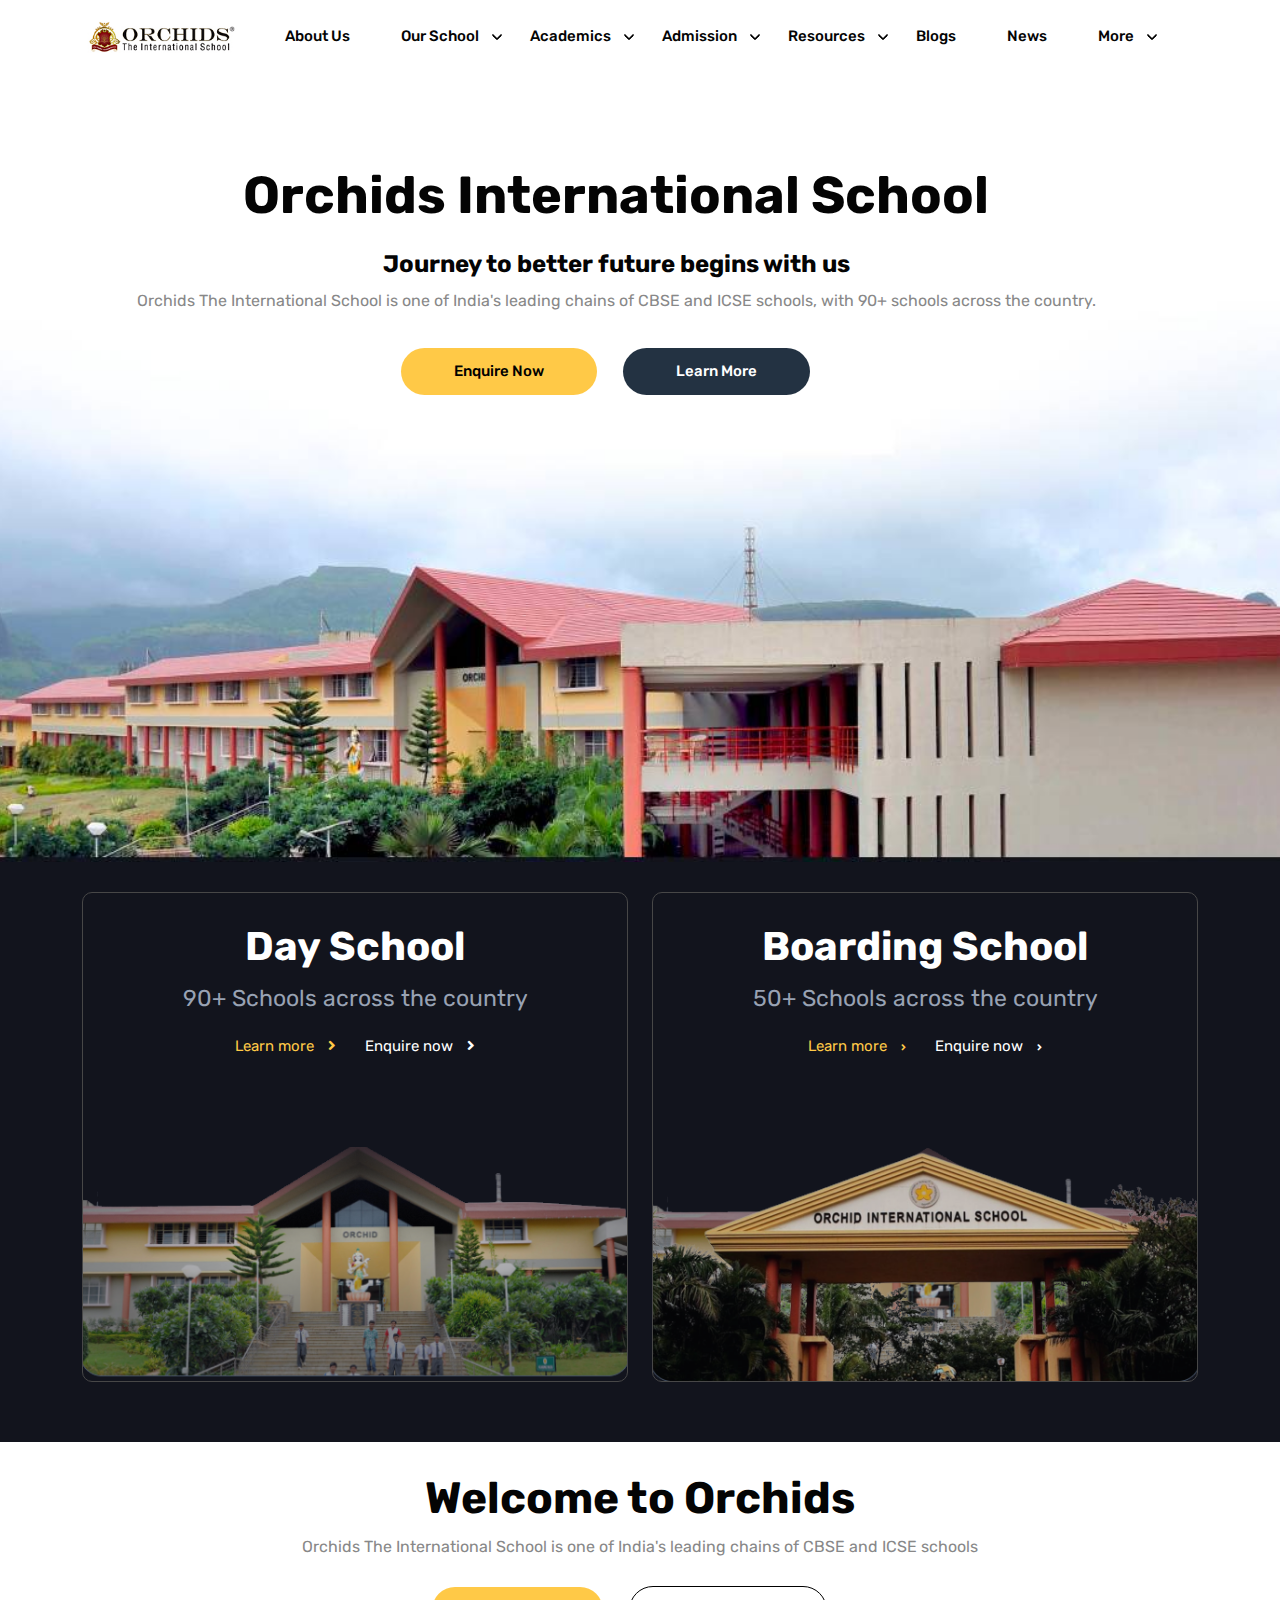
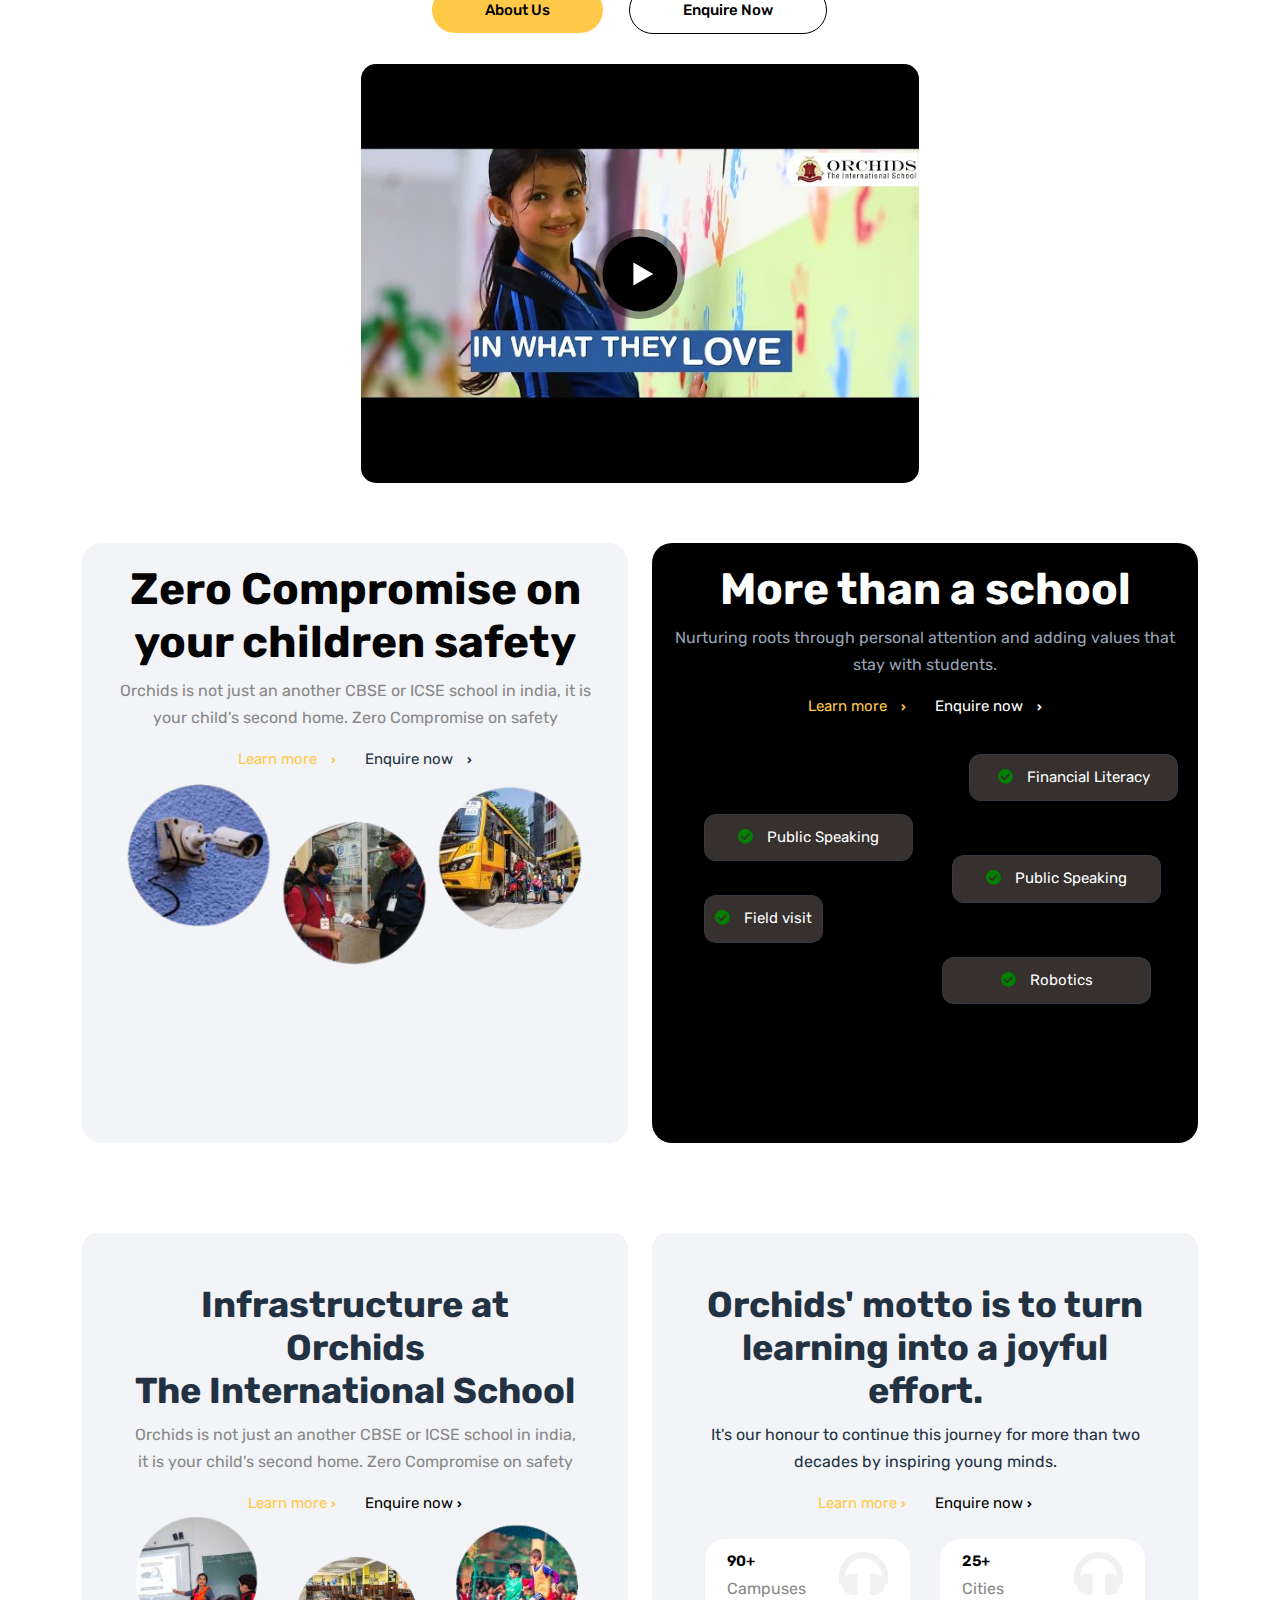
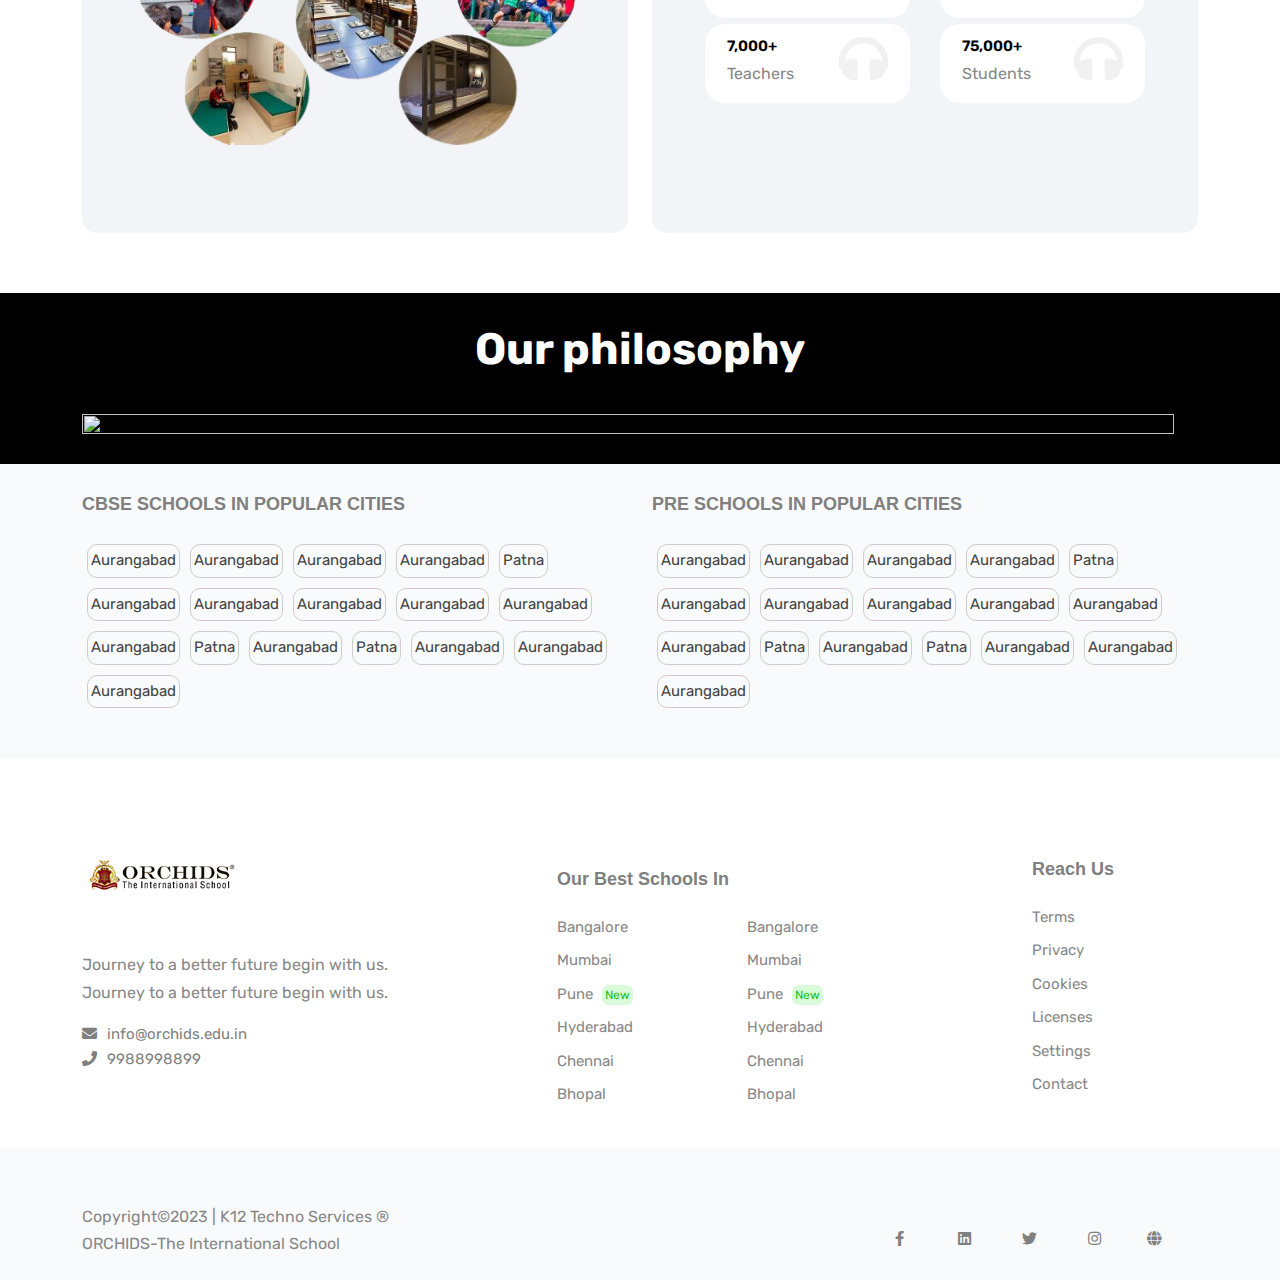
==== index.html @ 521ef96f "ui issues" ====
<html lang="en-us">

<head>
	<meta charset="utf-8">
	<title>Orchids th international school</title>
	<meta name="viewport" content="width=device-width, initial-scale=1, maximum-scale=5">
	<meta name="description" content="This is meta description">
	<meta name="author" content="Themefisher">
	<link rel="shortcut icon" href="images/favicon.png" type="image/x-icon">
	<link rel="icon" href="images/favicon.png" type="image/x-icon">

  <!-- theme meta -->
  <meta name="theme-name" content="wallet" />

	<!-- # Google Fonts -->
	<link rel="preconnect" href="https://fonts.googleapis.com">
	<link rel="preconnect" href="https://fonts.gstatic.com" crossorigin>
	<link href="https://fonts.googleapis.com/css2?family=Rubik:wght@400;500;700&display=swap" rel="stylesheet">

	<!-- # CSS Plugins -->
	<link rel="stylesheet" href="plugins/slick/slick.css">
	<link rel="stylesheet" href="plugins/font-awesome/fontawesome.min.css">
	<link rel="stylesheet" href="plugins/font-awesome/brands.css">
	<link rel="stylesheet" href="plugins/font-awesome/solid.css">

	<!-- # Main Style Sheet -->
	<link rel="stylesheet" href="css/style.css">
</head>

<body>

<!-- navigation -->
<header class="navigation bg-tertiary">
	<nav class="navbar navbar-expand-xl navbar-light text-center py-3">
		<div class="container">
			<a class="navbar-brand" href="index.html">
				<img loading="prelaod" decoding="async" class="img-fluid" width="160" src="images/logo.png" alt="Wallet">
			</a>
			<button class="navbar-toggler" type="button" data-bs-toggle="collapse" data-bs-target="#navbarSupportedContent" aria-controls="navbarSupportedContent" aria-expanded="false" aria-label="Toggle navigation"> <span class="navbar-toggler-icon"></span>
			</button>
			<div class="collapse navbar-collapse" id="navbarSupportedContent">
				<ul class="navbar-nav mx-auto mb-2 mb-lg-0">
					<!-- <li class="nav-item"> <a class="nav-link" href="index.html">Home</a>
					</li> -->
					<li class="nav-item "> <a class="nav-link" href="#">About us</a>
					</li>
					<li class="nav-item dropdown"> <a class="nav-link" href="#">Our School</a>
					</li>
					<li class="nav-item dropdown"> <a class="nav-link" href="#">Academics</a>
					</li>
					<li class="nav-item dropdown"> <a class="nav-link" href="#">Admission</a>
					</li>
					<li class="nav-item dropdown"> <a class="nav-link" href="#">Resources</a>
					</li>
					<li class="nav-item "> <a class="nav-link" href="#">Blogs</a>
					</li>
					<li class="nav-item "> <a class="nav-link" href="#">News</a>
					</li>
					<li class="nav-item dropdown"> <a class="nav-link" href="#">More</a>
					</li>

					<!-- <li class="nav-item "> <a class="nav-link" href="services.html">Services</a>
					</li>
					<li class="nav-item "> <a class="nav-link" href="contact.html">Contact</a>
					</li>
					<li class="nav-item dropdown"> <a class="nav-link dropdown-toggle" href="#" id="navbarDropdown" role="button" data-bs-toggle="dropdown" aria-expanded="false">Pages</a>
						<ul class="dropdown-menu" aria-labelledby="navbarDropdown">
							<li><a class="dropdown-item " href="blog.html">Blog</a>
							</li>
							<li><a class="dropdown-item " href="blog-details.html">Blog Details</a>
							</li>
							<li><a class="dropdown-item " href="service-details.html">Service Details</a>
							</li>
							<li><a class="dropdown-item " href="faq.html">FAQ&#39;s</a>
							</li>
							<li><a class="dropdown-item " href="legal.html">Legal</a>
							</li>
							<li><a class="dropdown-item " href="terms.html">Terms &amp; Condition</a>
							</li>
							<li><a class="dropdown-item " href="privacy-policy.html">Privacy &amp; Policy</a>
							</li>
						</ul>
					</li> -->
				</ul>
				<!-- account btn --><!-- <a href="#!" class="btn btn-outline-primary">Log In</a>-->
				<!-- account btn --><!-- <a href="#!" class="btn btn-primary ms-2 ms-lg-3">Sign Up</a>-->
			</div>
		</div>
	</nav>
</header>
<!-- /navigation -->

<div class="modal applyLoanModal fade" id="applyLoan" tabindex="-1" aria-labelledby="applyLoanLabel" aria-hidden="true">
  <div class="modal-dialog modal-dialog-centered">
    <div class="modal-content">
      <div class="modal-header border-bottom-0">
        <h4 class="modal-title" id="exampleModalLabel">Enquire Now</h4>
        <button type="button" class="btn-close" data-bs-dismiss="modal" aria-label="Close"></button>
      </div>
      <div class="modal-body">
        <form action="#!" method="post">
          <div class="row">
            <!-- <div class="col-lg-6 mb-4 pb-2">
              <div class="form-group">
                <label for="loan_amount" class="form-label">Amount</label>
                <input type="number" class="form-control shadow-none" id="loan_amount" placeholder="ex: 25000">
              </div>
            </div>
            <div class="col-lg-6 mb-4 pb-2">
              <div class="form-group">
                <label for="loan_how_long_for" class="form-label">How long for?</label>
                <input type="number" class="form-control shadow-none" id="loan_how_long_for" placeholder="ex: 12">
              </div>
            </div>
            <div class="col-lg-12 mb-4 pb-2">
              <div class="form-group">
                <label for="loan_repayment" class="form-label">Repayment</label>
                <input type="number" class="form-control shadow-none" id="loan_repayment" disabled>
              </div>
            </div> -->
            <div class="col-lg-6 mb-4 pb-2">
              <div class="form-group">
                <label for="loan_full_name" class="form-label">Full Name</label>
                <input type="text" class="form-control shadow-none" id="loan_full_name">
              </div>
            </div>
            <div class="col-lg-6 mb-4 pb-2">
              <div class="form-group">
                <label for="loan_email_address" class="form-label">Email address</label>
                <input type="email" class="form-control shadow-none" id="loan_email_address">
              </div>
            </div>
            <div class="col-lg-12">
              <button type="submit" class="btn btn-primary w-100">Submit</button>
            </div>
          </div>
        </form>
      </div>
    </div>
  </div>
</div>

<section class="banner bg-tertiary position-relative overflow-hidden">
  <div class="container">
    <div class="row align-items-center justify-content-center">
      <div class="col-lg-12 mb-5 mb-lg-0">
        <div class="block text-center  pe-0 pe-xl-5 text-center">
          <h1 class="text-capitalize mb-4">Orchids international school</h1>
					<h3>Journey to better future begins with us</h3>
          <p class="mb-4">Orchids The International School is one of India's leading chains of CBSE and ICSE schools, with 90+ schools across the country.</p>

															<!-- <a href="#!" class="btn btn-primary ms-2 ms-lg-3">Sign Up</a> -->
						<!-- account btn -->

						<a type="button"
						class="btn btn-primary" href="#" data-bs-toggle="modal" data-bs-target="#applyLoan">Enquire Now
						 <!-- <span style="font-size: 14px;" class="ms-2 fas fa-arrow-right"></span> -->
					 </a>
						  <a href="#!" class="btn btn-dark">Learn more</a>
						<!-- account btn -->
        </div>
      </div>
      <div class="col-lg-12">
        <div class="ps-lg-5 text-center">
          <!-- <img loading="lazy" decoding="async"
            src="images/banner/banner.png"
            alt="banner image" class="w-100"> -->
        </div>
      </div>
    </div>
  </div>
  <!-- <div class="has-shapes">
    <svg class="shape shape-left text-light" viewBox="0 0 192 752" fill="none" xmlns="http://www.w3.org/2000/svg">
      <path
        d="M-30.883 0C-41.3436 36.4248 -22.7145 75.8085 4.29154 102.398C31.2976 128.987 65.8677 146.199 97.6457 166.87C129.424 187.542 160.139 213.902 172.162 249.847C193.542 313.799 149.886 378.897 129.069 443.036C97.5623 540.079 122.109 653.229 191 728.495"
        stroke="currentColor" stroke-miterlimit="10" />
      <path
        d="M-55.5959 7.52271C-66.0565 43.9475 -47.4274 83.3312 -20.4214 109.92C6.58466 136.51 41.1549 153.722 72.9328 174.393C104.711 195.064 135.426 221.425 147.449 257.37C168.829 321.322 125.174 386.42 104.356 450.559C72.8494 547.601 97.3965 660.752 166.287 736.018"
        stroke="currentColor" stroke-miterlimit="10" />
      <path
        d="M-80.3302 15.0449C-90.7909 51.4697 -72.1617 90.8535 -45.1557 117.443C-18.1497 144.032 16.4205 161.244 48.1984 181.915C79.9763 202.587 110.691 228.947 122.715 264.892C144.095 328.844 100.439 393.942 79.622 458.081C48.115 555.123 72.6622 668.274 141.552 743.54"
        stroke="currentColor" stroke-miterlimit="10" />
      <path
        d="M-105.045 22.5676C-115.506 58.9924 -96.8766 98.3762 -69.8706 124.965C-42.8646 151.555 -8.29436 168.767 23.4835 189.438C55.2615 210.109 85.9766 236.469 98.0001 272.415C119.38 336.367 75.7243 401.464 54.9072 465.604C23.4002 562.646 47.9473 675.796 116.838 751.063"
        stroke="currentColor" stroke-miterlimit="10" />
    </svg>
    <svg class="shape shape-right text-light" viewBox="0 0 731 746" fill="none" xmlns="http://www.w3.org/2000/svg">
      <path
        d="M12.1794 745.14C1.80036 707.275 -5.75764 666.015 8.73984 629.537C27.748 581.745 80.4729 554.968 131.538 548.843C182.604 542.703 234.032 552.841 285.323 556.748C336.615 560.64 391.543 557.276 433.828 527.964C492.452 487.323 511.701 408.123 564.607 360.255C608.718 320.353 675.307 307.183 731.29 327.323"
        stroke="currentColor" stroke-miterlimit="10" />
      <path
        d="M51.0253 745.14C41.2045 709.326 34.0538 670.284 47.7668 635.783C65.7491 590.571 115.623 565.242 163.928 559.449C212.248 553.641 260.884 563.235 309.4 566.931C357.916 570.627 409.887 567.429 449.879 539.701C505.35 501.247 523.543 426.331 573.598 381.059C615.326 343.314 678.324 330.853 731.275 349.906"
        stroke="currentColor" stroke-miterlimit="10" />
      <path
        d="M89.8715 745.14C80.6239 711.363 73.8654 674.568 86.8091 642.028C103.766 599.396 150.788 575.515 196.347 570.054C241.906 564.578 287.767 573.629 333.523 577.099C379.278 580.584 428.277 577.567 465.976 551.423C518.279 515.172 535.431 444.525 582.62 401.832C621.964 366.229 681.356 354.493 731.291 372.46"
        stroke="currentColor" stroke-miterlimit="10" />
      <path
        d="M128.718 745.14C120.029 713.414 113.678 678.838 125.837 648.274C141.768 608.221 185.939 585.788 228.737 580.659C271.536 575.515 314.621 584.008 357.6 587.282C400.58 590.556 446.607 587.719 482.028 563.16C531.163 529.111 547.275 462.733 591.612 422.635C628.572 389.19 684.375 378.162 731.276 395.043"
        stroke="currentColor" stroke-miterlimit="10" />
      <path
        d="M167.564 745.14C159.432 715.451 153.504 683.107 164.863 654.519C179.753 617.046 221.088 596.062 261.126 591.265C301.164 586.452 341.473 594.402 381.677 597.465C421.88 600.527 464.95 597.872 498.094 574.896C544.061 543.035 559.146 480.942 600.617 443.423C635.194 412.135 687.406 401.817 731.276 417.612"
        stroke="currentColor" stroke-miterlimit="10" />
      <path
        d="M817.266 289.466C813.108 259.989 787.151 237.697 759.261 227.271C731.372 216.846 701.077 215.553 671.666 210.904C642.254 206.24 611.795 197.156 591.664 175.224C555.853 136.189 566.345 75.5336 560.763 22.8649C552.302 -56.8256 498.487 -130.133 425 -162.081"
        stroke="currentColor" stroke-miterlimit="10" />
      <path
        d="M832.584 276.159C828.427 246.683 802.469 224.391 774.58 213.965C746.69 203.539 716.395 202.246 686.984 197.598C657.573 192.934 627.114 183.85 606.982 161.918C571.172 122.883 581.663 62.2275 576.082 9.55873C567.62 -70.1318 513.806 -143.439 440.318 -175.387"
        stroke="currentColor" stroke-miterlimit="10" />
      <path
        d="M847.904 262.853C843.747 233.376 817.789 211.084 789.9 200.659C762.011 190.233 731.716 188.94 702.304 184.292C672.893 179.627 642.434 170.544 622.303 148.612C586.492 109.577 596.983 48.9211 591.402 -3.74766C582.94 -83.4382 529.126 -156.746 455.638 -188.694"
        stroke="currentColor" stroke-miterlimit="10" />
      <path
        d="M863.24 249.547C859.083 220.07 833.125 197.778 805.236 187.353C777.347 176.927 747.051 175.634 717.64 170.986C688.229 166.321 657.77 157.237 637.639 135.306C601.828 96.2707 612.319 35.6149 606.738 -17.0538C598.276 -96.7443 544.462 -170.052 470.974 -202"
        stroke="currentColor" stroke-miterlimit="10" />
    </svg>
  </div> -->
</section>
<section class="about-section section bg-tertiary position-relative overflow-hidden" style="background:#12141d;">
  <div class="container">
    <div class="row align-items-center">
      <div class="col-lg-6">
        <div class="section-title text-center"
				style="border: 1px solid #474747;padding:30px;background-image: url('images/dayschol.png');background-position: bottom;background-repeat: no-repeat;background-size: 103%;height: 490px;border-radius: 10px;">
          <!-- <p class="text-primary text-uppercase fw-bold mb-3">Day School</p> -->
          <h1 class="text-white text-lg" style="font-size: 40px;">Day School</h1>
					<p class=" mb-3" style="color:#98a2b3 !important;font-size: 23px;" >90+ Schools across the country</p>
					<a href ="#" class="">Learn more <i class="fas fa-angle-right	" style="font-size:15px;margin-left: 10px;"></i></a>
					<a href="#" class="ml-15" style="margin-left:25px;color:#fff;">Enquire now <i class="fas fa-angle-right" style="font-size:15px;margin-left: 10px"></i></a>
          <!-- <p class="lead mb-0 mt-4">
            <p>Lorem ipsum dolor sit amet, consectetur adipiscing elit. Consv allis quam aliquet integer eget magna
              ullam corper intesager vulutate aenean nunc quis a urna morbi id vitae. Vulpuate nisl</p>
            <p>sed morbi sit ut placerat eges aeftas et. Pellen tesque tristisque magnis augue gravida pulvinar
              placerat. Tellus massa pretra scelerisque leo. In volutpat arcu nunc nisl et, viverra faucisfbus</p>
          </p> <a class="btn btn-primary mt-4" href="about.html">Know About Us</a> -->
        </div>
      </div>
      <div class="col-lg-6">
				<div class="section-title text-center"  style="border: 1px solid #474747;padding:30px;background-image: url('images/boarding.png');background-position: bottom;background-repeat: no-repeat;background-size: 103%;height: 490px;border-radius: 10px;">
					<!-- <p class="text-primary text-uppercase fw-bold mb-3">Day School</p> -->
					<h1 class="text-white"  style="font-size: 40px;">Boarding School</h1>
					<p class=" mb-3" style="color:#98a2b3;font-size: 23px">50+ Schools across the country</p>
					<a href ="#" class="">Learn more <i class="fas fa-angle-right	" style="font-size:10px;margin-left: 10px"></i></a>
					<a href="#" class="ml-15" style="margin-left:25px;color:#fff;">Enquire now <i class="fas fa-angle-right	" style="font-size:10px;margin-left: 10px"></i></a>
					<!-- <p class="lead mb-0 mt-4">
						<p>Lorem ipsum dolor sit amet, consectetur adipiscing elit. Consv allis quam aliquet integer eget magna
							ullam corper intesager vulutate aenean nunc quis a urna morbi id vitae. Vulpuate nisl</p>
						<p>sed morbi sit ut placerat eges aeftas et. Pellen tesque tristisque magnis augue gravida pulvinar
							placerat. Tellus massa pretra scelerisque leo. In volutpat arcu nunc nisl et, viverra faucisfbus</p>
					</p> <a class="btn btn-primary mt-4" href="about.html">Know About Us</a> -->
				</div>
      </div>
    </div>
  </div>

</section>

<section class="section">
	<div class="container">
		<div class="row justify-content-between align-items-center">
			<div class="col-lg-12">
				<div class="section-title text-center">
					<!-- <p class="text-primary text-uppercase fw-bold mb-3">How It Works</p> -->
					<h1>Welcome to Orchids</h1>
					<p>
						Orchids The International School is one of India's leading chains of CBSE and ICSE schools
					</p>

					<a type="button"
					class="btn btn-primary" href="#" data-bs-toggle="modal" data-bs-target="#applyLoan">About us
					 <!-- <span style="font-size: 14px;" class="ms-2 fas fa-arrow-right"></span> -->
				 </a>
					  <a href="#!" class="btn btn-outline-primary">Enquire now</a>
				</div>
			</div>
			<div class="col-lg-12 mt-5 mt-lg-0">
				<div class="has-video-popup position-relative mx-auto" style="width:50%;">
					<img loading="lazy" decoding="async" src="images/video-thumb.png" alt="video thumb" class="rounded-lg w-100">
					<button type="button" class="video-play-btn border-0 bg-transparent" data-bs-toggle="modal" data-src="https://youtu.be/k8UrIspgHFk" data-bs-target="#videoModal">
						<svg class="text-primary1" viewBox="0 0 90 90" fill="none" xmlns="http://www.w3.org/2000/svg">
							<circle cx="45" cy="45" r="45" fill="currentColor" fill-opacity="0.4" />
							<circle cx="44.9995" cy="45" r="37.437" fill="currentColor" />
							<path d="M58.2354 44.9999L38.3824 56.462L38.3824 33.5378L58.2354 44.9999Z" fill="white" />
						</svg>
					</button>
				</div>
			</div>
		</div>
	</div>
</section>


<section class="about-section section bg-tertiary position-relative overflow-hidden">
  <div class="container">
    <div class="row align-items-center">
      <div class="col-lg-6">
        <div class="section-title text-center" style="background:#f2f4f7;height:auto;padding: 20px;border-radius: 20px;height: 600px;"
				>
          <!-- <p class="text-primary text-uppercase fw-bold mb-3">Day School</p> -->
          <h1 class="">Zero Compromise on <br/> your children safety</h1>
					<p class="mb-3 " >Orchids is not just an another CBSE or ICSE school in india, it is your child's second home.
						Zero Compromise on safety</p>
					<a href ="#" class="">Learn more <i class="fas fa-angle-right	" style="font-size:10px;margin-left: 10px;"></i></a>
					<a href="#" class="ml-15 text-dark" style="margin-left:25px">Enquire now <i class="fas fa-angle-right	" style="font-size:10px;margin-left: 10px;"></i></a>
					<div class="mt-10 safety">
						<img src = "images/camera.png">
							<img src = "images/security.png">
								<img src = "images/bus.png">
					</div>
          <!-- <p class="lead mb-0 mt-4">
            <p>Lorem ipsum dolor sit amet, consectetur adipiscing elit. Consv allis quam aliquet integer eget magna
              ullam corper intesager vulutate aenean nunc quis a urna morbi id vitae. Vulpuate nisl</p>
            <p>sed morbi sit ut placerat eges aeftas et. Pellen tesque tristisque magnis augue gravida pulvinar
              placerat. Tellus massa pretra scelerisque leo. In volutpat arcu nunc nisl et, viverra faucisfbus</p>
          </p> <a class="btn btn-primary mt-4" href="about.html">Know About Us</a> -->
        </div>
      </div>
      <div class="col-lg-6">
				<div class="section-title text-center bg-black " style="background:#000;height:auto;padding:60px;border-radius: 20px;padding: 20px;border-radius: 20px;height: 600px;">
					<!-- 50+ Schools across the country -->
						<!-- <p class="text-primary text-uppercase fw-bold mb-3">Day School</p> -->
					<h1 class="text-white">More than a school</h1>
					<p class=" mb-3" style="color:#98a2b3 ">Nurturing roots through personal attention and adding values that stay with students.</p>
					<a href ="#" class="">Learn more <i class="fas fa-angle-right	" style="font-size:10px;margin-left: 10px;"></i></a>
					<a href="#" class="ml-15" style="margin-left:25px;color:#fff;">Enquire now <i class="fas fa-angle-right	" style="font-size:10px;margin-left: 10px;"></i></a>
					<div class = "row">
						<div class="col-md-6 morethanschool">
							<ul>
							<li>  </li>
							<li>  </li>
							<li>  </li>
							<li class="bg-white-border"><i class="fa fa-check-circle" style="color:green"></i> Public Speaking</li>
							<li class="bg-white-border"
							style="
								 width: fit-content;
								 
							"
							><i class="fa fa-check-circle" style="color:green"></i> Field visit</li>
						</ul>
						</div>
						<div class="col-md-6 morethanschool">
							<ul>
							<li class="bg-white-border"><i class="fa fa-check-circle" style="color:green"></i> Financial Literacy</li>
								<li></li>
							<li class="bg-white-border"
							style="
								    position: relative;
								    left: -17px;
								"
							><i class="fa fa-check-circle" style="color:green"></i> Public Speaking</li>
								<li></li>
							<li class="bg-white-border"

							style="
									position: relative;
									left: -27px;
								"

							><i class="fa fa-check-circle" style="color:green"></i> Robotics</li>

						</ul>
						</div>
					</div>
					<!-- <p class="lead mb-0 mt-4">
						<p>Lorem ipsum dolor sit amet, consectetur adipiscing elit. Consv allis quam aliquet integer eget magna
							ullam corper intesager vulutate aenean nunc quis a urna morbi id vitae. Vulpuate nisl</p>
						<p>sed morbi sit ut placerat eges aeftas et. Pellen tesque tristisque magnis augue gravida pulvinar
							placerat. Tellus massa pretra scelerisque leo. In volutpat arcu nunc nisl et, viverra faucisfbus</p>
					</p> <a class="btn btn-primary mt-4" href="about.html">Know About Us</a> -->
				</div>
      </div>
    </div>
  </div>

</section>


<section class="about-section section bg-tertiary position-relative overflow-hidden">
  <div class="container">
    <div class="row align-items-center">
      <div class="col-lg-6">
        <div class="section-title text-center" style="background:#f2f4f7;border-radius:15px;padding:50px;height: 600px;">
			  <!-- <p class="text-primary text-uppercase fw-bold mb-3">Day School</p> -->
          <h2 class="text-dark">Infrastructure at Orchids <br/>The International School</h2>
					<p class="mb-3 " >Orchids is not just an another CBSE or ICSE school in india, it is your child's second home.
						Zero Compromise on safety</p>
					<a href ="#" class="">Learn more <i class="fas fa-angle-right	" style="font-size:10px"></i></a>
					<a href="#" class="ml-15" style="margin-left:25px;color:#000;">Enquire now <i class="fas fa-angle-right	" style="font-size:10px"></i></a>
					<div class="mt-10">
						<img src = "images/infra.png">

					</div>
          <!-- <p class="lead mb-0 mt-4">
            <p>Lorem ipsum dolor sit amet, consectetur adipiscing elit. Consv allis quam aliquet integer eget magna
              ullam corper intesager vulutate aenean nunc quis a urna morbi id vitae. Vulpuate nisl</p>
            <p>sed morbi sit ut placerat eges aeftas et. Pellen tesque tristisque magnis augue gravida pulvinar
              placerat. Tellus massa pretra scelerisque leo. In volutpat arcu nunc nisl et, viverra faucisfbus</p>
          </p> <a class="btn btn-primary mt-4" href="about.html">Know About Us</a> -->
        </div>
      </div>
      <div class="col-lg-6" >
				<div class="section-title text-center moto"  style="background:#f2f4f7;border-radius:15px;padding:50px;height: 600px;">
						<!-- <p class="text-primary text-uppercase fw-bold mb-3">Day School</p> -->
					<h2 class="text-dark">	Orchids' motto is to turn learning into a joyful effort. </h2>
					<p class="text-dark mb-3" style="color:#98a2b3">
					It's our honour to continue
this journey for more than two decades by inspiring young minds.
					</p>
					<a href ="#" class="">Learn more <i class="fas fa-angle-right	" style="font-size:10px"></i></a>
					<a href="#" class="ml-15" style="margin-left:25px;color:#000;">Enquire now <i class="fas fa-angle-right	" style="font-size:10px"></i></a>
					<div class ="row" style = "margin-top:20px;">
						<div class="col-6 icon-details">

							<div class = "motto-inner row">
								<div class="col-6 counts">
									<strong>90+</strong><br/>
									<p>Campuses</p>
								</div>
								<div class ="col-6  counts-icon">
									<i class="fa fa-headphones" style="font-size: 49px;background-color: #fff;color: #f1f1f1;float: right;"></i>
								</div>
							</div>

						</div>
						<div class="col-6 icon-details">
							<div class = "motto-inner row" >
								<div class="col-6 counts">
									<strong>25+</strong><br/>
									<p>Cities</p>
								</div>
								<div class ="col-6  counts-icon">
									<i class="fa fa-headphones" style="font-size: 49px;background-color: #fff;color: #f1f1f1;float: right;"></i>
								</div>
							</div>
						</div>
					</div>

					<div class ="row">
						<div class="col-6 icon-details">

							<div class = "motto-inner row">
								<div class="col-6 counts">
									<strong>7,000+</strong><br/>
									<p>Teachers</p>
								</div>
								<div class ="col-6  counts-icon">
									<i class="fa fa-headphones" style="font-size: 49px;background-color: #fff;color: #f1f1f1;float: right;"></i>
								</div>
							</div>

						</div>
						<div class="col-6 icon-details">
							<div class = "motto-inner row" >
								<div class="col-6 counts">
									<strong>75,000+</strong><br/>
									<p>Students</p>
								</div>
								<div class ="col-6  counts-icon">
									<i class="fa fa-headphones" style="font-size: 49px;background-color: #fff;color: #f1f1f1;float: right;"></i>
								</div>
							</div>
						</div>
					</div>
					<!-- <p class="lead mb-0 mt-4">
						<p>Lorem ipsum dolor sit amet, consectetur adipiscing elit. Consv allis quam aliquet integer eget magna
							ullam corper intesager vulutate aenean nunc quis a urna morbi id vitae. Vulpuate nisl</p>
						<p>sed morbi sit ut placerat eges aeftas et. Pellen tesque tristisque magnis augue gravida pulvinar
							placerat. Tellus massa pretra scelerisque leo. In volutpat arcu nunc nisl et, viverra faucisfbus</p>
					</p> <a class="btn btn-primary mt-4" href="about.html">Know About Us</a> -->
				</div>
      </div>
    </div>
  </div>

</section>
<section class="section" style="background:#000;">
  <div class="container">
    <div class="row">
			  <h1 class="text-center text-white">Our philosophy</h1>
				<div class="row m-10" style="margin-top:30px">
					<img src = "https://orchids-nextjs.vercel.app/_next/static/media/philosophy.6c2fe11d.svg">
				</div>
</div>
</div>
</section>


<!--
<footer class="section-sm bg-tertiary">
	<div class="container">
		<div class="row justify-content-between">
			<div class="col-lg-2 col-md-4 col-6 mb-4">
				<div class="footer-widget">
					<h5 class="mb-4 text-primary font-secondary">Service</h5>
					<ul class="list-unstyled">
						<li class="mb-2"><a href="service-details.html">Personal loans</a>
						</li>
						<li class="mb-2"><a href="service-details.html">Home Equity Loans</a>
						</li>
						<li class="mb-2"><a href="service-details.html">Student Loans</a>
						</li>
						<li class="mb-2"><a href="service-details.html">Mortgage Loans</a>
						</li>
						<li class="mb-2"><a href="service-details.html">Payday Loans</a>
						</li>
					</ul>
				</div>
			</div>
			<div class="col-lg-2 col-md-4 col-6 mb-4">
				<div class="footer-widget">
					<h5 class="mb-4 text-primary font-secondary">About</h5>
					<ul class="list-unstyled">
						<li class="mb-2"><a href="#!">Benefits</a>
						</li>
						<li class="mb-2"><a href="#!">Careers</a>
						</li>
						<li class="mb-2"><a href="#!">Our Story</a>
						</li>
						<li class="mb-2"><a href="#!">Team</a>
						</li>
					</ul>
				</div>
			</div>
			<div class="col-lg-2 col-md-4 col-6 mb-4">
				<div class="footer-widget">
					<h5 class="mb-4 text-primary font-secondary">Help</h5>
					<ul class="list-unstyled">
						<li class="mb-2"><a href="contact.html">Contact Us</a>
						</li>
						<li class="mb-2"><a href="faq.html">FAQs</a>
						</li>
					</ul>
				</div>
			</div>
			<div class="col-lg-4 col-md-12 newsletter-form">
				<div style="background-color: #F4F4F4; padding: 35px;">
					<h5 class="mb-4 text-primary font-secondary">Subscribe</h5>
					<div class="pe-0 pe-xl-5">
						<form action="#!" method="post" name="mc-embedded-subscribe-form" target="_blank">
							<div class="input-group mb-3">
								<input type="text" class="form-control shadow-none bg-white border-end-0" placeholder="Email address"> <span class="input-group-text border-0 p-0">
                    <button class="input-group-text border-0 bg-primary" type="submit" name="subscribe"
                      aria-label="Subscribe for Newsletter"><i class="fas fa-arrow-right"></i></button>
                  </span>
							</div>
							<div style="position: absolute; left: -5000px;" aria-hidden="true">
								<input type="text" name="b_463ee871f45d2d93748e77cad_a0a2c6d074" tabindex="-1">
							</div>
						</form>
					</div>
					<p class="mb-0">Lorem ipsum dolor sit amet, rdghds consetetur sadipscing elitr, sed diam nonumy eirmod tempor invidunt ut labore et dolore magna aliquyam erat</p>
				</div>
			</div>
		</div>
		<div class="row align-items-center mt-5 text-center text-md-start">
			<div class="col-lg-4">
        <a href="index.html">
          <img loading="prelaod" decoding="async" class="img-fluid" width="160" src="images/logo.png" alt="Wallet">
        </a>
			</div>
			<div class="col-lg-4 col-md-6 mt-4 mt-lg-0">
				<ul class="list-unstyled list-inline mb-0 text-lg-center">
					<li class="list-inline-item me-4"><a class="text-black" href="privacy-policy.html">Privacy Policy</a>
					</li>
					<li class="list-inline-item me-4"><a class="text-black" href="terms.html">Terms &amp; Conditions</a>
					</li>
				</ul>
			</div>
			<div class="col-lg-4 col-md-6 text-md-end mt-4 mt-md-0">
				<ul class="list-unstyled list-inline mb-0 social-icons">
					<li class="list-inline-item me-3"><a title="Explorer Facebook Profile" class="text-black" href="https://facebook.com/"><i class="fab fa-facebook-f"></i></a>
					</li>
					<li class="list-inline-item me-3"><a title="Explorer Twitter Profile" class="text-black" href="https://twitter.com/"><i class="fab fa-twitter"></i></a>
					</li>
					<li class="list-inline-item me-3"><a title="Explorer Instagram Profile" class="text-black" href="https://instagram.com/"><i class="fab fa-instagram"></i></a>
					</li>
				</ul>
			</div>
		</div>
	</div>
</footer> -->
<section class="cities-sec">
  <div class="container">
    <div class="row justify-content-between">
      <div class="col-lg-6">
        <h5 class="mb-4 font-secondary footer-subhead">CBSE SCHOOLS IN POPULAR CITIES</h5>
        <ul class="list-ul" style="display: flex; flex-wrap: wrap;list-style: none;">
            <li class="cities-list">Aurangabad</li>
            <li class="cities-list">Aurangabad</li>
            <li class="cities-list">Aurangabad</li>
            <li class="cities-list">Aurangabad</li>            
            <li style="display: inline-block !important;" class="cities-list">Patna</li>
            <li class="cities-list">Aurangabad</li>
            <li class="cities-list">Aurangabad</li>
            <li class="cities-list">Aurangabad</li>
            <li class="cities-list">Aurangabad</li>
            <li class="cities-list">Aurangabad</li>
            <li class="cities-list">Aurangabad</li>
            <li class="cities-list">Patna</li>
            <li class="cities-list">Aurangabad</li>
            <li class="cities-list">Patna</li>
            <li class="cities-list">Aurangabad</li>
            <li class="cities-list">Aurangabad</li>
            <li class="cities-list">Aurangabad</li>
          </ul>
      </div>
      <div class="col-lg-6">
        <h5 class="mb-4 font-secondary footer-subhead">PRE SCHOOLS IN POPULAR CITIES</h5>
      	<ul class="list-ul" style="display: flex; flex-wrap: wrap;list-style: none;">
            <li class="cities-list">Aurangabad</li>
            <li class="cities-list">Aurangabad</li>
            <li class="cities-list">Aurangabad</li>
            <li class="cities-list">Aurangabad</li>            
            <li style="display: inline-block !important;" class="cities-list">Patna</li>
            <li class="cities-list">Aurangabad</li>
            <li class="cities-list">Aurangabad</li>
            <li class="cities-list">Aurangabad</li>
            <li class="cities-list">Aurangabad</li>
            <li class="cities-list">Aurangabad</li>
            <li class="cities-list">Aurangabad</li>
            <li class="cities-list">Patna</li>
            <li class="cities-list">Aurangabad</li>
            <li class="cities-list">Patna</li>
            <li class="cities-list">Aurangabad</li>
            <li class="cities-list">Aurangabad</li>
            <li class="cities-list">Aurangabad</li>
          </ul>
      </div>
    </div>
  </div>
</section>

<footer class="section-sm bg-tertiary">
	<div class="container">
		<div class="row justify-content-between">
      <div class="col-lg-4">
        <a href="index.html">
          <img loading="prelaod" decoding="async" class="img-fluid footer-logo" width="160" src="images/logo.png" alt="Wallet">
        </a>
        <div>
          <p>Journey to a better future begin with us. <br>
          Journey to a better future begin with us.</p>
        </div>
        <div>
          <i class="fa fa-envelope" aria-hidden="true"></i></i><a class="footer-subhead" href="mailto:info@orchids.edu.in">info@orchids.edu.in</a><br>
          <i class="fa fa-phone" aria-hidden="true"></i><a class="footer-subhead" href="tel:+9988998899">9988998899</a>
        </div>
      </div>

	  <div class="col-md-4 mb-4">
		<div class="row footer-widget">
		  <h5 class="mb-4 font-secondary footer-subhead" style="margin-top: 10px;margin-bottom: 10px;">Our Best Schools In</h5>
		  <div class="col-6">
			<ul class="list-unstyled">
			  <li class="mb-2">Bangalore
			  </li>
			  <li class="mb-2">Mumbai
			  </li>
			  <li class="mb-2">Pune <span class="new">New</span>
			  </li>
			  <li class="mb-2">Hyderabad
			  </li>
			  <li class="mb-2">Chennai
			  </li>
			  <li class="mb-2">Bhopal
			  </li>
			</ul>
		  </div>
		  <div class="col-6">
			<ul class="list-unstyled">
			  <li class="mb-2">Bangalore
			  </li>
			  <li class="mb-2">Mumbai
			  </li>
			  <li class="mb-2">Pune <span class="new">New</span>
			  </li>
			  <li class="mb-2">Hyderabad
			  </li>
			  <li class="mb-2">Chennai
			  </li>
			  <li class="mb-2">Bhopal
			  </li>
			</ul>
		  </div>
		</div>
	  </div>
			<div class="col-lg-2 col-md-4 col-6 mb-4">
				<div class="footer-widget">
					<h5 class="mb-4 font-secondary footer-subhead">Reach Us</h5>
					<ul class="list-unstyled">
						<li class="mb-2">Terms
						</li>
						<li class="mb-2">Privacy
						</li>
						<li class="mb-2">Cookies
						</li>
						<li class="mb-2">Licenses
						</li>
						<li class="mb-2">Settings
						</li>
            <li class="mb-2">Contact
						</li>
					</ul>
				</div>
			</div>

		</div>
	</div>
  <section class="footer-bg">
    <div class="container">
    <div class="row align-items-center mt-5 text-center text-md-start footer-copright">
			<div class="col-lg-4 col-md-6 mt-4 mt-lg-0">
				<p> Copyright&copy;2023 | K12 Techno Services &#174; <br> ORCHIDS-The International School</p>
			</div>
			<div class="col-lg-4 col-md-6 text-md-end mt-4 mt-md-0">
				<ul class="list-unstyled list-inline mb-0 social-icons">
					<li class="list-inline-item me-3"><a title="Explorer Facebook Profile" class="icon-socio" href="https://facebook.com/"><i class="fab fa-facebook-f"></i></a>
					</li>
          <li class="list-inline-item me-3"><a title="Explorer Instagram Profile" class="icon-socio" href="https://instagram.com/"><i class="fab fa-linkedin" aria-hidden="true"></i></a>
					</li>
					<li class="list-inline-item me-3"><a title="Explorer Twitter Profile" class="icon-socio" href="https://twitter.com/"><i class="fab fa-twitter"></i></a>
					</li>
					<li class="list-inline-item me-3"><a title="Explorer Instagram Profile" class="icon-socio" href="https://instagram.com/"><i class="fab fa-instagram"></i></a>
					</li>
          <li class="list-inline-item me-3"><a title="Explorer Facebook Profile" class="icon-socio" href="https://facebook.com/"><i class="fa fa-globe" aria-hidden="true"></i></a>
					</li>
        

				</ul>
			</div>
		</div>
  </div>
  </section>
</footer>


<!-- # JS Plugins -->
<script src="plugins/jquery/jquery.min.js"></script>
<script src="plugins/bootstrap/bootstrap.min.js"></script>
<script src="plugins/slick/slick.min.js"></script>
<script src="plugins/scrollmenu/scrollmenu.min.js"></script>

<!-- Main Script -->
<script src="js/script.js"></script>

</body>
</html>
---- plugins/font-awesome/brands.css ----
@font-face {
  font-family: "Font Awesome 5 Brands";
  font-style: normal;
  font-weight: 400;
  font-display: block;
  src: url(https://cdnjs.cloudflare.com/ajax/libs/font-awesome/5.15.3/webfonts/fa-brands-400.eot);
  src: url(https://cdnjs.cloudflare.com/ajax/libs/font-awesome/5.15.3/webfonts/fa-brands-400.eot?#iefix) format("embedded-opentype"), url(https://cdnjs.cloudflare.com/ajax/libs/font-awesome/5.15.3/webfonts/fa-brands-400.woff2) format("woff2"), url(https://cdnjs.cloudflare.com/ajax/libs/font-awesome/5.15.3/webfonts/fa-brands-400.woff) format("woff"), url(https://cdnjs.cloudflare.com/ajax/libs/font-awesome/5.15.3/webfonts/fa-brands-400.ttf) format("truetype"), url(https://cdnjs.cloudflare.com/ajax/libs/font-awesome/5.15.3/webfonts/fa-brands-400.svg#fontawesome) format("svg")
}

.fab {
  font-family: "Font Awesome 5 Brands";
  font-weight: 400
}
---- plugins/font-awesome/solid.css ----
@font-face {
  font-family: "Font Awesome 5 Free";
  font-style: normal;
  font-weight: 900;
  font-display: block;
  src: url(https://cdnjs.cloudflare.com/ajax/libs/font-awesome/5.15.3/webfonts/fa-solid-900.eot);
  src: url(https://cdnjs.cloudflare.com/ajax/libs/font-awesome/5.15.3/webfonts/fa-solid-900.eot?#iefix) format("embedded-opentype"), url(https://cdnjs.cloudflare.com/ajax/libs/font-awesome/5.15.3/webfonts/fa-solid-900.woff2) format("woff2"), url(https://cdnjs.cloudflare.com/ajax/libs/font-awesome/5.15.3/webfonts/fa-solid-900.woff) format("woff"), url(https://cdnjs.cloudflare.com/ajax/libs/font-awesome/5.15.3/webfonts/fa-solid-900.ttf) format("truetype"), url(https://cdnjs.cloudflare.com/ajax/libs/font-awesome/5.15.3/webfonts/fa-solid-900.svg#fontawesome) format("svg")
}

.fa,
.fas {
  font-family: "Font Awesome 5 Free";
  font-weight: 900
}
---- css/style.css ----
/**
 * WEBSITE: https://themefisher.com
 * TWITTER: https://twitter.com/themefisher
 * FACEBOOK: https://www.facebook.com/themefisher
 * GITHUB: https://github.com/themefisher/
 */

@charset "UTF-8";
/*!
 * Bootstrap v5.0.2 (https://getbootstrap.com/)
 * Copyright 2011-2021 The Bootstrap Authors
 * Copyright 2011-2021 Twitter, Inc.
 * Licensed under MIT (https://github.com/twbs/bootstrap/blob/main/LICENSE)
 */
:root {
  --bs-blue: #ffc947;
  --bs-indigo: #6610f2;
  --bs-purple: #6f42c1;
  --bs-pink: #d63384;
  --bs-red: #dc3545;
  --bs-orange: #fd7e14;
  --bs-yellow: #ffc107;
  --bs-green: #198754;
  --bs-teal: #20c997;
  --bs-cyan: #0dcaf0;
  --bs-white: #fff;
  --bs-gray: #6c757d;
  --bs-gray-dark: #343a40;
  --bs-primary: #ffc947;
  --bs-secondary: #6c757d;
  --bs-success: #198754;
  --bs-info: #0dcaf0;
  --bs-warning: #ffc107;
  --bs-danger: #dc3545;
  --bs-light: #EAEAEA;
  --bs-dark: #233242;
  --bs-font-sans-serif: system-ui, -apple-system, "Segoe UI", Roboto, "Helvetica Neue", Arial, "Noto Sans", "Liberation Sans", sans-serif, "Apple Color Emoji", "Segoe UI Emoji", "Segoe UI Symbol", "Noto Color Emoji";
  --bs-font-monospace: SFMono-Regular, Menlo, Monaco, Consolas, "Liberation Mono", "Courier New", monospace;
  --bs-gradient: linear-gradient(180deg, rgba(255, 255, 255, 0.15), rgba(255, 255, 255, 0));
}

*,
*::before,
*::after {
  box-sizing: border-box;
}

@media (prefers-reduced-motion: no-preference) {
  :root {
    scroll-behavior: smooth;
  }
}

body {
  margin: 0;
  font-family: var(--bs-font-sans-serif);
  font-size: 1rem;
  font-weight: 400;
  line-height: 1.5;
  color: #fff;
  background-color: #fff;
  -webkit-text-size-adjust: 100%;
  -webkit-tap-highlight-color: rgba(0, 0, 0, 0);
}

hr {
  margin: 1rem 0;
  color: inherit;
  background-color: currentColor;
  border: 0;
  opacity: 0.25;
}

hr:not([size]) {
  height: 1px;
}

h6, .h6, h5, .h5, h4, .h4, h3, .h3, h2, .h2, h1, .h1 {
  margin-top: 0;
  margin-bottom: 0.5rem;
  font-weight: 500;
  line-height: 1.2;
}

h1, .h1 {
  font-size: calc(1.375rem + 1.5vw);
}
@media (min-width: 1200px) {
  h1, .h1 {
    font-size: 2.5rem;
  }
}

h2, .h2 {
  font-size: calc(1.325rem + 0.9vw);
}
@media (min-width: 1200px) {
  h2, .h2 {
    font-size: 2rem;
  }
}

h3, .h3 {
  font-size: calc(1.3rem + 0.6vw);
}
@media (min-width: 1200px) {
  h3, .h3 {
    font-size: 1.75rem;
  }
}

h4, .h4 {
  font-size: calc(1.275rem + 0.3vw);
}
@media (min-width: 1200px) {
  h4, .h4 {
    font-size: 1.5rem;
  }
}

h5, .h5 {
  font-size: 1.25rem;
}

h6, .h6 {
  font-size: 1rem;
}

p {
  margin-top: 0;
  margin-bottom: 1rem;
}

abbr[title],
abbr[data-bs-original-title] {
  -webkit-text-decoration: underline dotted;
          text-decoration: underline dotted;
  cursor: help;
  -webkit-text-decoration-skip-ink: none;
          text-decoration-skip-ink: none;
}

address {
  margin-bottom: 1rem;
  font-style: normal;
  line-height: inherit;
}

ol,
ul {
  padding-left: 2rem;
}

ol,
ul,
dl {
  margin-top: 0;
  margin-bottom: 1rem;
}

ol ol,
ul ul,
ol ul,
ul ol {
  margin-bottom: 0;
}

dt {
  font-weight: 700;
}

dd {
  margin-bottom: 0.5rem;
  margin-left: 0;
}

blockquote {
  margin: 0 0 1rem;
}

b,
strong {
  font-weight: bolder;
}

small, .small {
  font-size: 0.875em;
}

mark, .mark {
  padding: 0.2em;
  background-color: #fcf8e3;
}

sub,
sup {
  position: relative;
  font-size: 0.75em;
  line-height: 0;
  vertical-align: baseline;
}

sub {
  bottom: -0.25em;
}

sup {
  top: -0.5em;
}

a {
  color: #ffc947;
  text-decoration: underline;
}
a:hover {
  color: #0a58ca;
}

a:not([href]):not([class]), a:not([href]):not([class]):hover {
  color: inherit;
  text-decoration: none;
}

pre,
code,
kbd,
samp {
  font-family: var(--bs-font-monospace);
  font-size: 1em;
  direction: ltr /* rtl:ignore */;
  unicode-bidi: bidi-override;
}

pre {
  display: block;
  margin-top: 0;
  margin-bottom: 1rem;
  overflow: auto;
  font-size: 0.875em;
}
pre code {
  font-size: inherit;
  color: inherit;
  word-break: normal;
}

code {
  font-size: 0.875em;
  color: #d63384;
  word-wrap: break-word;
}
a > code {
  color: inherit;
}

kbd {
  padding: 0.2rem 0.4rem;
  font-size: 0.875em;
  color: #fff;
  background-color: #212529;
  border-radius: 0.2rem;
}
kbd kbd {
  padding: 0;
  font-size: 1em;
  font-weight: 700;
}

figure {
  margin: 0 0 1rem;
}

img,
svg {
  vertical-align: middle;
}

table {
  caption-side: bottom;
  border-collapse: collapse;
}

caption {
  padding-top: 0.5rem;
  padding-bottom: 0.5rem;
  color: #6c757d;
  text-align: left;
}

th {
  text-align: inherit;
  text-align: -webkit-match-parent;
}

thead,
tbody,
tfoot,
tr,
td,
th {
  border-color: inherit;
  border-style: solid;
  border-width: 0;
}

label {
  display: inline-block;
}

button {
  border-radius: 0;
}

button:focus:not(:focus-visible) {
  outline: 0;
}

input,
button,
select,
optgroup,
textarea {
  margin: 0;
  font-family: inherit;
  font-size: inherit;
  line-height: inherit;
}

button,
select {
  text-transform: none;
}

[role=button] {
  cursor: pointer;
}

select {
  word-wrap: normal;
}
select:disabled {
  opacity: 1;
}

[list]::-webkit-calendar-picker-indicator {
  display: none;
}

button,
[type=button],
[type=reset],
[type=submit] {
  -webkit-appearance: button;
}
button:not(:disabled),
[type=button]:not(:disabled),
[type=reset]:not(:disabled),
[type=submit]:not(:disabled) {
  cursor: pointer;
}

::-moz-focus-inner {
  padding: 0;
  border-style: none;
}

textarea {
  resize: vertical;
}

fieldset {
  min-width: 0;
  padding: 0;
  margin: 0;
  border: 0;
}

legend {
  float: left;
  width: 100%;
  padding: 0;
  margin-bottom: 0.5rem;
  font-size: calc(1.275rem + 0.3vw);
  line-height: inherit;
}
@media (min-width: 1200px) {
  legend {
    font-size: 1.5rem;
  }
}
legend + * {
  clear: left;
}

::-webkit-datetime-edit-fields-wrapper,
::-webkit-datetime-edit-text,
::-webkit-datetime-edit-minute,
::-webkit-datetime-edit-hour-field,
::-webkit-datetime-edit-day-field,
::-webkit-datetime-edit-month-field,
::-webkit-datetime-edit-year-field {
  padding: 0;
}

::-webkit-inner-spin-button {
  height: auto;
}

[type=search] {
  outline-offset: -2px;
  -webkit-appearance: textfield;
}

/* rtl:raw:
[type="tel"],
[type="url"],
[type="email"],
[type="number"] {
  direction: ltr;
}
*/
::-webkit-search-decoration {
  -webkit-appearance: none;
}

::-webkit-color-swatch-wrapper {
  padding: 0;
}

::-webkit-file-upload-button {
  font: inherit;
}

::file-selector-button {
  font: inherit;
}

::-webkit-file-upload-button {
  font: inherit;
  -webkit-appearance: button;
}

output {
  display: inline-block;
}

iframe {
  border: 0;
}

summary {
  display: list-item;
  cursor: pointer;
}

progress {
  vertical-align: baseline;
}

[hidden] {
  display: none !important;
}

.lead {
  font-size: 1.25rem;
  font-weight: 300;
}

.display-1 {
  font-size: calc(1.625rem + 4.5vw);
  font-weight: 300;
  line-height: 1.2;
}
@media (min-width: 1200px) {
  .display-1 {
    font-size: 5rem;
  }
}

.display-2 {
  font-size: calc(1.575rem + 3.9vw);
  font-weight: 300;
  line-height: 1.2;
}
@media (min-width: 1200px) {
  .display-2 {
    font-size: 4.5rem;
  }
}

.display-3 {
  font-size: calc(1.525rem + 3.3vw);
  font-weight: 300;
  line-height: 1.2;
}
@media (min-width: 1200px) {
  .display-3 {
    font-size: 4rem;
  }
}

.display-4 {
  font-size: calc(1.475rem + 2.7vw);
  font-weight: 300;
  line-height: 1.2;
}
@media (min-width: 1200px) {
  .display-4 {
    font-size: 3.5rem;
  }
}

.display-5 {
  font-size: calc(1.425rem + 2.1vw);
  font-weight: 300;
  line-height: 1.2;
}
@media (min-width: 1200px) {
  .display-5 {
    font-size: 3rem;
  }
}

.display-6 {
  font-size: calc(1.375rem + 1.5vw);
  font-weight: 300;
  line-height: 1.2;
}
@media (min-width: 1200px) {
  .display-6 {
    font-size: 2.5rem;
  }
}

.list-unstyled {
  padding-left: 0;
  list-style: none;
}

.list-inline {
  padding-left: 0;
  list-style: none;
}

.list-inline-item {
  display: inline-block;
}
.list-inline-item:not(:last-child) {
  margin-right: 0.5rem;
}

.initialism {
  font-size: 0.875em;
  text-transform: uppercase;
}

.blockquote {
  margin-bottom: 1rem;
  font-size: 1.25rem;
}
.blockquote > :last-child {
  margin-bottom: 0;
}

.blockquote-footer {
  margin-top: -1rem;
  margin-bottom: 1rem;
  font-size: 0.875em;
  color: #6c757d;
}
.blockquote-footer::before {
  content: "— ";
}

.img-fluid {
  max-width: 100%;
  height: auto;
}

.img-thumbnail {
  padding: 0.25rem;
  background-color: #fff;
  border: 1px solid #dee2e6;
  border-radius: 0.25rem;
  max-width: 100%;
  height: auto;
}

.figure {
  display: inline-block;
}

.figure-img {
  margin-bottom: 0.5rem;
  line-height: 1;
}

.figure-caption {
  font-size: 0.875em;
  color: #6c757d;
}

.container,
.container-fluid,
.container-xxl,
.container-xl,
.container-lg,
.container-md,
.container-sm {
  width: 100%;
  padding-right: var(--bs-gutter-x, 0.75rem);
  padding-left: var(--bs-gutter-x, 0.75rem);
  margin-right: auto;
  margin-left: auto;
}

@media (min-width: 576px) {
  .container-sm, .container {
    max-width: 540px;
  }
}
@media (min-width: 768px) {
  .container-md, .container-sm, .container {
    max-width: 720px;
  }
}
@media (min-width: 992px) {
  .container-lg, .container-md, .container-sm, .container {
    max-width: 960px;
  }
}
@media (min-width: 1200px) {
  .container-xl, .container-lg, .container-md, .container-sm, .container {
    max-width: 1140px;
  }
}
@media (min-width: 1400px) {
  .container-xxl, .container-xl, .container-lg, .container-md, .container-sm, .container {
    max-width: 1320px;
  }
}
.row {
  --bs-gutter-x: 1.5rem;
  --bs-gutter-y: 0;
  display: flex;
  flex-wrap: wrap;
  margin-top: calc(var(--bs-gutter-y) * -1);
  margin-right: calc(var(--bs-gutter-x) * -0.5);
  margin-left: calc(var(--bs-gutter-x) * -0.5);
}
.row > * {
  flex-shrink: 0;
  width: 100%;
  max-width: 100%;
  padding-right: calc(var(--bs-gutter-x) * 0.5);
  padding-left: calc(var(--bs-gutter-x) * 0.5);
  margin-top: var(--bs-gutter-y);
}

.col {
  flex: 1 0 0%;
}

.row-cols-auto > * {
  flex: 0 0 auto;
  width: auto;
}

.row-cols-1 > * {
  flex: 0 0 auto;
  width: 100%;
}

.row-cols-2 > * {
  flex: 0 0 auto;
  width: 50%;
}

.row-cols-3 > * {
  flex: 0 0 auto;
  width: 33.3333333333%;
}

.row-cols-4 > * {
  flex: 0 0 auto;
  width: 25%;
}

.row-cols-5 > * {
  flex: 0 0 auto;
  width: 20%;
}

.row-cols-6 > * {
  flex: 0 0 auto;
  width: 16.6666666667%;
}

@media (min-width: 576px) {
  .col-sm {
    flex: 1 0 0%;
  }
  .row-cols-sm-auto > * {
    flex: 0 0 auto;
    width: auto;
  }
  .row-cols-sm-1 > * {
    flex: 0 0 auto;
    width: 100%;
  }
  .row-cols-sm-2 > * {
    flex: 0 0 auto;
    width: 50%;
  }
  .row-cols-sm-3 > * {
    flex: 0 0 auto;
    width: 33.3333333333%;
  }
  .row-cols-sm-4 > * {
    flex: 0 0 auto;
    width: 25%;
  }
  .row-cols-sm-5 > * {
    flex: 0 0 auto;
    width: 20%;
  }
  .row-cols-sm-6 > * {
    flex: 0 0 auto;
    width: 16.6666666667%;
  }
}
@media (min-width: 768px) {
  .col-md {
    flex: 1 0 0%;
  }
  .row-cols-md-auto > * {
    flex: 0 0 auto;
    width: auto;
  }
  .row-cols-md-1 > * {
    flex: 0 0 auto;
    width: 100%;
  }
  .row-cols-md-2 > * {
    flex: 0 0 auto;
    width: 50%;
  }
  .row-cols-md-3 > * {
    flex: 0 0 auto;
    width: 33.3333333333%;
  }
  .row-cols-md-4 > * {
    flex: 0 0 auto;
    width: 25%;
  }
  .row-cols-md-5 > * {
    flex: 0 0 auto;
    width: 20%;
  }
  .row-cols-md-6 > * {
    flex: 0 0 auto;
    width: 16.6666666667%;
  }
}
@media (min-width: 992px) {
  .col-lg {
    flex: 1 0 0%;
  }
  .row-cols-lg-auto > * {
    flex: 0 0 auto;
    width: auto;
  }
  .row-cols-lg-1 > * {
    flex: 0 0 auto;
    width: 100%;
  }
  .row-cols-lg-2 > * {
    flex: 0 0 auto;
    width: 50%;
  }
  .row-cols-lg-3 > * {
    flex: 0 0 auto;
    width: 33.3333333333%;
  }
  .row-cols-lg-4 > * {
    flex: 0 0 auto;
    width: 25%;
  }
  .row-cols-lg-5 > * {
    flex: 0 0 auto;
    width: 20%;
  }
  .row-cols-lg-6 > * {
    flex: 0 0 auto;
    width: 16.6666666667%;
  }
}
@media (min-width: 1200px) {
  .col-xl {
    flex: 1 0 0%;
  }
  .row-cols-xl-auto > * {
    flex: 0 0 auto;
    width: auto;
  }
  .row-cols-xl-1 > * {
    flex: 0 0 auto;
    width: 100%;
  }
  .row-cols-xl-2 > * {
    flex: 0 0 auto;
    width: 50%;
  }
  .row-cols-xl-3 > * {
    flex: 0 0 auto;
    width: 33.3333333333%;
  }
  .row-cols-xl-4 > * {
    flex: 0 0 auto;
    width: 25%;
  }
  .row-cols-xl-5 > * {
    flex: 0 0 auto;
    width: 20%;
  }
  .row-cols-xl-6 > * {
    flex: 0 0 auto;
    width: 16.6666666667%;
  }
}
@media (min-width: 1400px) {
  .col-xxl {
    flex: 1 0 0%;
  }
  .row-cols-xxl-auto > * {
    flex: 0 0 auto;
    width: auto;
  }
  .row-cols-xxl-1 > * {
    flex: 0 0 auto;
    width: 100%;
  }
  .row-cols-xxl-2 > * {
    flex: 0 0 auto;
    width: 50%;
  }
  .row-cols-xxl-3 > * {
    flex: 0 0 auto;
    width: 33.3333333333%;
  }
  .row-cols-xxl-4 > * {
    flex: 0 0 auto;
    width: 25%;
  }
  .row-cols-xxl-5 > * {
    flex: 0 0 auto;
    width: 20%;
  }
  .row-cols-xxl-6 > * {
    flex: 0 0 auto;
    width: 16.6666666667%;
  }
}
.col-auto {
  flex: 0 0 auto;
  width: auto;
}

.col-1 {
  flex: 0 0 auto;
  width: 8.33333333%;
}

.col-2 {
  flex: 0 0 auto;
  width: 16.66666667%;
}

.col-3 {
  flex: 0 0 auto;
  width: 25%;
}

.col-4 {
  flex: 0 0 auto;
  width: 33.33333333%;
}

.col-5 {
  flex: 0 0 auto;
  width: 41.66666667%;
}

.col-6 {
  flex: 0 0 auto;
  width: 50%;
}

.col-7 {
  flex: 0 0 auto;
  width: 58.33333333%;
}

.col-8 {
  flex: 0 0 auto;
  width: 66.66666667%;
}

.col-9 {
  flex: 0 0 auto;
  width: 75%;
}

.col-10 {
  flex: 0 0 auto;
  width: 83.33333333%;
}

.col-11 {
  flex: 0 0 auto;
  width: 91.66666667%;
}

.col-12 {
  flex: 0 0 auto;
  width: 100%;
}

.offset-1 {
  margin-left: 8.33333333%;
}

.offset-2 {
  margin-left: 16.66666667%;
}

.offset-3 {
  margin-left: 25%;
}

.offset-4 {
  margin-left: 33.33333333%;
}

.offset-5 {
  margin-left: 41.66666667%;
}

.offset-6 {
  margin-left: 50%;
}

.offset-7 {
  margin-left: 58.33333333%;
}

.offset-8 {
  margin-left: 66.66666667%;
}

.offset-9 {
  margin-left: 75%;
}

.offset-10 {
  margin-left: 83.33333333%;
}

.offset-11 {
  margin-left: 91.66666667%;
}

.g-0,
.gx-0 {
  --bs-gutter-x: 0;
}

.g-0,
.gy-0 {
  --bs-gutter-y: 0;
}

.g-1,
.gx-1 {
  --bs-gutter-x: 0.25rem;
}

.g-1,
.gy-1 {
  --bs-gutter-y: 0.25rem;
}

.g-2,
.gx-2 {
  --bs-gutter-x: 0.5rem;
}

.g-2,
.gy-2 {
  --bs-gutter-y: 0.5rem;
}

.g-3,
.gx-3 {
  --bs-gutter-x: 1rem;
}

.g-3,
.gy-3 {
  --bs-gutter-y: 1rem;
}

.g-4,
.gx-4 {
  --bs-gutter-x: 1.5rem;
}

.g-4,
.gy-4 {
  --bs-gutter-y: 1.5rem;
}

.g-5,
.gx-5 {
  --bs-gutter-x: 3rem;
}

.g-5,
.gy-5 {
  --bs-gutter-y: 3rem;
}

@media (min-width: 576px) {
  .col-sm-auto {
    flex: 0 0 auto;
    width: auto;
  }
  .col-sm-1 {
    flex: 0 0 auto;
    width: 8.33333333%;
  }
  .col-sm-2 {
    flex: 0 0 auto;
    width: 16.66666667%;
  }
  .col-sm-3 {
    flex: 0 0 auto;
    width: 25%;
  }
  .col-sm-4 {
    flex: 0 0 auto;
    width: 33.33333333%;
  }
  .col-sm-5 {
    flex: 0 0 auto;
    width: 41.66666667%;
  }
  .col-sm-6 {
    flex: 0 0 auto;
    width: 50%;
  }
  .col-sm-7 {
    flex: 0 0 auto;
    width: 58.33333333%;
  }
  .col-sm-8 {
    flex: 0 0 auto;
    width: 66.66666667%;
  }
  .col-sm-9 {
    flex: 0 0 auto;
    width: 75%;
  }
  .col-sm-10 {
    flex: 0 0 auto;
    width: 83.33333333%;
  }
  .col-sm-11 {
    flex: 0 0 auto;
    width: 91.66666667%;
  }
  .col-sm-12 {
    flex: 0 0 auto;
    width: 100%;
  }
  .offset-sm-0 {
    margin-left: 0;
  }
  .offset-sm-1 {
    margin-left: 8.33333333%;
  }
  .offset-sm-2 {
    margin-left: 16.66666667%;
  }
  .offset-sm-3 {
    margin-left: 25%;
  }
  .offset-sm-4 {
    margin-left: 33.33333333%;
  }
  .offset-sm-5 {
    margin-left: 41.66666667%;
  }
  .offset-sm-6 {
    margin-left: 50%;
  }
  .offset-sm-7 {
    margin-left: 58.33333333%;
  }
  .offset-sm-8 {
    margin-left: 66.66666667%;
  }
  .offset-sm-9 {
    margin-left: 75%;
  }
  .offset-sm-10 {
    margin-left: 83.33333333%;
  }
  .offset-sm-11 {
    margin-left: 91.66666667%;
  }
  .g-sm-0,
.gx-sm-0 {
    --bs-gutter-x: 0;
  }
  .g-sm-0,
.gy-sm-0 {
    --bs-gutter-y: 0;
  }
  .g-sm-1,
.gx-sm-1 {
    --bs-gutter-x: 0.25rem;
  }
  .g-sm-1,
.gy-sm-1 {
    --bs-gutter-y: 0.25rem;
  }
  .g-sm-2,
.gx-sm-2 {
    --bs-gutter-x: 0.5rem;
  }
  .g-sm-2,
.gy-sm-2 {
    --bs-gutter-y: 0.5rem;
  }
  .g-sm-3,
.gx-sm-3 {
    --bs-gutter-x: 1rem;
  }
  .g-sm-3,
.gy-sm-3 {
    --bs-gutter-y: 1rem;
  }
  .g-sm-4,
.gx-sm-4 {
    --bs-gutter-x: 1.5rem;
  }
  .g-sm-4,
.gy-sm-4 {
    --bs-gutter-y: 1.5rem;
  }
  .g-sm-5,
.gx-sm-5 {
    --bs-gutter-x: 3rem;
  }
  .g-sm-5,
.gy-sm-5 {
    --bs-gutter-y: 3rem;
  }
}
@media (min-width: 768px) {
  .col-md-auto {
    flex: 0 0 auto;
    width: auto;
  }
  .col-md-1 {
    flex: 0 0 auto;
    width: 8.33333333%;
  }
  .col-md-2 {
    flex: 0 0 auto;
    width: 16.66666667%;
  }
  .col-md-3 {
    flex: 0 0 auto;
    width: 25%;
  }
  .col-md-4 {
    flex: 0 0 auto;
    width: 33.33333333%;
  }
  .col-md-5 {
    flex: 0 0 auto;
    width: 41.66666667%;
  }
  .col-md-6 {
    flex: 0 0 auto;
    width: 50%;
  }
  .col-md-7 {
    flex: 0 0 auto;
    width: 58.33333333%;
  }
  .col-md-8 {
    flex: 0 0 auto;
    width: 66.66666667%;
  }
  .col-md-9 {
    flex: 0 0 auto;
    width: 75%;
  }
  .col-md-10 {
    flex: 0 0 auto;
    width: 83.33333333%;
  }
  .col-md-11 {
    flex: 0 0 auto;
    width: 91.66666667%;
  }
  .col-md-12 {
    flex: 0 0 auto;
    width: 100%;
  }
  .offset-md-0 {
    margin-left: 0;
  }
  .offset-md-1 {
    margin-left: 8.33333333%;
  }
  .offset-md-2 {
    margin-left: 16.66666667%;
  }
  .offset-md-3 {
    margin-left: 25%;
  }
  .offset-md-4 {
    margin-left: 33.33333333%;
  }
  .offset-md-5 {
    margin-left: 41.66666667%;
  }
  .offset-md-6 {
    margin-left: 50%;
  }
  .offset-md-7 {
    margin-left: 58.33333333%;
  }
  .offset-md-8 {
    margin-left: 66.66666667%;
  }
  .offset-md-9 {
    margin-left: 75%;
  }
  .offset-md-10 {
    margin-left: 83.33333333%;
  }
  .offset-md-11 {
    margin-left: 91.66666667%;
  }
  .g-md-0,
.gx-md-0 {
    --bs-gutter-x: 0;
  }
  .g-md-0,
.gy-md-0 {
    --bs-gutter-y: 0;
  }
  .g-md-1,
.gx-md-1 {
    --bs-gutter-x: 0.25rem;
  }
  .g-md-1,
.gy-md-1 {
    --bs-gutter-y: 0.25rem;
  }
  .g-md-2,
.gx-md-2 {
    --bs-gutter-x: 0.5rem;
  }
  .g-md-2,
.gy-md-2 {
    --bs-gutter-y: 0.5rem;
  }
  .g-md-3,
.gx-md-3 {
    --bs-gutter-x: 1rem;
  }
  .g-md-3,
.gy-md-3 {
    --bs-gutter-y: 1rem;
  }
  .g-md-4,
.gx-md-4 {
    --bs-gutter-x: 1.5rem;
  }
  .g-md-4,
.gy-md-4 {
    --bs-gutter-y: 1.5rem;
  }
  .g-md-5,
.gx-md-5 {
    --bs-gutter-x: 3rem;
  }
  .g-md-5,
.gy-md-5 {
    --bs-gutter-y: 3rem;
  }
}
@media (min-width: 992px) {
  .col-lg-auto {
    flex: 0 0 auto;
    width: auto;
  }
  .col-lg-1 {
    flex: 0 0 auto;
    width: 8.33333333%;
  }
  .col-lg-2 {
    flex: 0 0 auto;
    width: 16.66666667%;
  }
  .col-lg-3 {
    flex: 0 0 auto;
    width: 25%;
  }
  .col-lg-4 {
    flex: 0 0 auto;
    width: 33.33333333%;
  }
  .col-lg-5 {
    flex: 0 0 auto;
    width: 41.66666667%;
  }
  .col-lg-6 {
    flex: 0 0 auto;
    width: 50%;
  }
  .col-lg-7 {
    flex: 0 0 auto;
    width: 58.33333333%;
  }
  .col-lg-8 {
    flex: 0 0 auto;
    width: 66.66666667%;
  }
  .col-lg-9 {
    flex: 0 0 auto;
    width: 75%;
  }
  .col-lg-10 {
    flex: 0 0 auto;
    width: 83.33333333%;
  }
  .col-lg-11 {
    flex: 0 0 auto;
    width: 91.66666667%;
  }
  .col-lg-12 {
    flex: 0 0 auto;
    width: 100%;
  }
  .offset-lg-0 {
    margin-left: 0;
  }
  .offset-lg-1 {
    margin-left: 8.33333333%;
  }
  .offset-lg-2 {
    margin-left: 16.66666667%;
  }
  .offset-lg-3 {
    margin-left: 25%;
  }
  .offset-lg-4 {
    margin-left: 33.33333333%;
  }
  .offset-lg-5 {
    margin-left: 41.66666667%;
  }
  .offset-lg-6 {
    margin-left: 50%;
  }
  .offset-lg-7 {
    margin-left: 58.33333333%;
  }
  .offset-lg-8 {
    margin-left: 66.66666667%;
  }
  .offset-lg-9 {
    margin-left: 75%;
  }
  .offset-lg-10 {
    margin-left: 83.33333333%;
  }
  .offset-lg-11 {
    margin-left: 91.66666667%;
  }
  .g-lg-0,
.gx-lg-0 {
    --bs-gutter-x: 0;
  }
  .g-lg-0,
.gy-lg-0 {
    --bs-gutter-y: 0;
  }
  .g-lg-1,
.gx-lg-1 {
    --bs-gutter-x: 0.25rem;
  }
  .g-lg-1,
.gy-lg-1 {
    --bs-gutter-y: 0.25rem;
  }
  .g-lg-2,
.gx-lg-2 {
    --bs-gutter-x: 0.5rem;
  }
  .g-lg-2,
.gy-lg-2 {
    --bs-gutter-y: 0.5rem;
  }
  .g-lg-3,
.gx-lg-3 {
    --bs-gutter-x: 1rem;
  }
  .g-lg-3,
.gy-lg-3 {
    --bs-gutter-y: 1rem;
  }
  .g-lg-4,
.gx-lg-4 {
    --bs-gutter-x: 1.5rem;
  }
  .g-lg-4,
.gy-lg-4 {
    --bs-gutter-y: 1.5rem;
  }
  .g-lg-5,
.gx-lg-5 {
    --bs-gutter-x: 3rem;
  }
  .g-lg-5,
.gy-lg-5 {
    --bs-gutter-y: 3rem;
  }
}
@media (min-width: 1200px) {
  .col-xl-auto {
    flex: 0 0 auto;
    width: auto;
  }
  .col-xl-1 {
    flex: 0 0 auto;
    width: 8.33333333%;
  }
  .col-xl-2 {
    flex: 0 0 auto;
    width: 16.66666667%;
  }
  .col-xl-3 {
    flex: 0 0 auto;
    width: 25%;
  }
  .col-xl-4 {
    flex: 0 0 auto;
    width: 33.33333333%;
  }
  .col-xl-5 {
    flex: 0 0 auto;
    width: 41.66666667%;
  }
  .col-xl-6 {
    flex: 0 0 auto;
    width: 50%;
  }
  .col-xl-7 {
    flex: 0 0 auto;
    width: 58.33333333%;
  }
  .col-xl-8 {
    flex: 0 0 auto;
    width: 66.66666667%;
  }
  .col-xl-9 {
    flex: 0 0 auto;
    width: 75%;
  }
  .col-xl-10 {
    flex: 0 0 auto;
    width: 83.33333333%;
  }
  .col-xl-11 {
    flex: 0 0 auto;
    width: 91.66666667%;
  }
  .col-xl-12 {
    flex: 0 0 auto;
    width: 100%;
  }
  .offset-xl-0 {
    margin-left: 0;
  }
  .offset-xl-1 {
    margin-left: 8.33333333%;
  }
  .offset-xl-2 {
    margin-left: 16.66666667%;
  }
  .offset-xl-3 {
    margin-left: 25%;
  }
  .offset-xl-4 {
    margin-left: 33.33333333%;
  }
  .offset-xl-5 {
    margin-left: 41.66666667%;
  }
  .offset-xl-6 {
    margin-left: 50%;
  }
  .offset-xl-7 {
    margin-left: 58.33333333%;
  }
  .offset-xl-8 {
    margin-left: 66.66666667%;
  }
  .offset-xl-9 {
    margin-left: 75%;
  }
  .offset-xl-10 {
    margin-left: 83.33333333%;
  }
  .offset-xl-11 {
    margin-left: 91.66666667%;
  }
  .g-xl-0,
.gx-xl-0 {
    --bs-gutter-x: 0;
  }
  .g-xl-0,
.gy-xl-0 {
    --bs-gutter-y: 0;
  }
  .g-xl-1,
.gx-xl-1 {
    --bs-gutter-x: 0.25rem;
  }
  .g-xl-1,
.gy-xl-1 {
    --bs-gutter-y: 0.25rem;
  }
  .g-xl-2,
.gx-xl-2 {
    --bs-gutter-x: 0.5rem;
  }
  .g-xl-2,
.gy-xl-2 {
    --bs-gutter-y: 0.5rem;
  }
  .g-xl-3,
.gx-xl-3 {
    --bs-gutter-x: 1rem;
  }
  .g-xl-3,
.gy-xl-3 {
    --bs-gutter-y: 1rem;
  }
  .g-xl-4,
.gx-xl-4 {
    --bs-gutter-x: 1.5rem;
  }
  .g-xl-4,
.gy-xl-4 {
    --bs-gutter-y: 1.5rem;
  }
  .g-xl-5,
.gx-xl-5 {
    --bs-gutter-x: 3rem;
  }
  .g-xl-5,
.gy-xl-5 {
    --bs-gutter-y: 3rem;
  }
}
@media (min-width: 1400px) {
  .col-xxl-auto {
    flex: 0 0 auto;
    width: auto;
  }
  .col-xxl-1 {
    flex: 0 0 auto;
    width: 8.33333333%;
  }
  .col-xxl-2 {
    flex: 0 0 auto;
    width: 16.66666667%;
  }
  .col-xxl-3 {
    flex: 0 0 auto;
    width: 25%;
  }
  .col-xxl-4 {
    flex: 0 0 auto;
    width: 33.33333333%;
  }
  .col-xxl-5 {
    flex: 0 0 auto;
    width: 41.66666667%;
  }
  .col-xxl-6 {
    flex: 0 0 auto;
    width: 50%;
  }
  .col-xxl-7 {
    flex: 0 0 auto;
    width: 58.33333333%;
  }
  .col-xxl-8 {
    flex: 0 0 auto;
    width: 66.66666667%;
  }
  .col-xxl-9 {
    flex: 0 0 auto;
    width: 75%;
  }
  .col-xxl-10 {
    flex: 0 0 auto;
    width: 83.33333333%;
  }
  .col-xxl-11 {
    flex: 0 0 auto;
    width: 91.66666667%;
  }
  .col-xxl-12 {
    flex: 0 0 auto;
    width: 100%;
  }
  .offset-xxl-0 {
    margin-left: 0;
  }
  .offset-xxl-1 {
    margin-left: 8.33333333%;
  }
  .offset-xxl-2 {
    margin-left: 16.66666667%;
  }
  .offset-xxl-3 {
    margin-left: 25%;
  }
  .offset-xxl-4 {
    margin-left: 33.33333333%;
  }
  .offset-xxl-5 {
    margin-left: 41.66666667%;
  }
  .offset-xxl-6 {
    margin-left: 50%;
  }
  .offset-xxl-7 {
    margin-left: 58.33333333%;
  }
  .offset-xxl-8 {
    margin-left: 66.66666667%;
  }
  .offset-xxl-9 {
    margin-left: 75%;
  }
  .offset-xxl-10 {
    margin-left: 83.33333333%;
  }
  .offset-xxl-11 {
    margin-left: 91.66666667%;
  }
  .g-xxl-0,
.gx-xxl-0 {
    --bs-gutter-x: 0;
  }
  .g-xxl-0,
.gy-xxl-0 {
    --bs-gutter-y: 0;
  }
  .g-xxl-1,
.gx-xxl-1 {
    --bs-gutter-x: 0.25rem;
  }
  .g-xxl-1,
.gy-xxl-1 {
    --bs-gutter-y: 0.25rem;
  }
  .g-xxl-2,
.gx-xxl-2 {
    --bs-gutter-x: 0.5rem;
  }
  .g-xxl-2,
.gy-xxl-2 {
    --bs-gutter-y: 0.5rem;
  }
  .g-xxl-3,
.gx-xxl-3 {
    --bs-gutter-x: 1rem;
  }
  .g-xxl-3,
.gy-xxl-3 {
    --bs-gutter-y: 1rem;
  }
  .g-xxl-4,
.gx-xxl-4 {
    --bs-gutter-x: 1.5rem;
  }
  .g-xxl-4,
.gy-xxl-4 {
    --bs-gutter-y: 1.5rem;
  }
  .g-xxl-5,
.gx-xxl-5 {
    --bs-gutter-x: 3rem;
  }
  .g-xxl-5,
.gy-xxl-5 {
    --bs-gutter-y: 3rem;
  }
}
.table {
  --bs-table-bg: transparent;
  --bs-table-accent-bg: transparent;
  --bs-table-striped-color: #fff;
  --bs-table-striped-bg: rgba(0, 0, 0, 0.05);
  --bs-table-active-color: #fff;
  --bs-table-active-bg: rgba(0, 0, 0, 0.1);
  --bs-table-hover-color: #fff;
  --bs-table-hover-bg: rgba(0, 0, 0, 0.075);
  width: 100%;
  margin-bottom: 1rem;
  color: #fff;
  vertical-align: top;
  border-color: #ACB9C4;
}
.table > :not(caption) > * > * {
  padding: 0.5rem 0.5rem;
  background-color: var(--bs-table-bg);
  border-bottom-width: 1px;
  box-shadow: inset 0 0 0 9999px var(--bs-table-accent-bg);
}
.table > tbody {
  vertical-align: inherit;
}
.table > thead {
  vertical-align: bottom;
}
.table > :not(:last-child) > :last-child > * {
  border-bottom-color: currentColor;
}

.caption-top {
  caption-side: top;
}

.table-sm > :not(caption) > * > * {
  padding: 0.25rem 0.25rem;
}

.table-bordered > :not(caption) > * {
  border-width: 1px 0;
}
.table-bordered > :not(caption) > * > * {
  border-width: 0 1px;
}

.table-borderless > :not(caption) > * > * {
  border-bottom-width: 0;
}

.table-striped > tbody > tr:nth-of-type(odd) {
  --bs-table-accent-bg: var(--bs-table-striped-bg);
  color: var(--bs-table-striped-color);
}

.table-active {
  --bs-table-accent-bg: var(--bs-table-active-bg);
  color: var(--bs-table-active-color);
}

.table-hover > tbody > tr:hover {
  --bs-table-accent-bg: var(--bs-table-hover-bg);
  color: var(--bs-table-hover-color);
}

.table-primary {
  --bs-table-bg: #cfe2ff;
  --bs-table-striped-bg: #c5d7f2;
  --bs-table-striped-color: #000;
  --bs-table-active-bg: #bacbe6;
  --bs-table-active-color: #000;
  --bs-table-hover-bg: #bfd1ec;
  --bs-table-hover-color: #000;
  color: #000;
  border-color: #bacbe6;
}

.table-secondary {
  --bs-table-bg: #e2e3e5;
  --bs-table-striped-bg: #d7d8da;
  --bs-table-striped-color: #000;
  --bs-table-active-bg: #cbccce;
  --bs-table-active-color: #000;
  --bs-table-hover-bg: #d1d2d4;
  --bs-table-hover-color: #000;
  color: #000;
  border-color: #cbccce;
}

.table-success {
  --bs-table-bg: #d1e7dd;
  --bs-table-striped-bg: #c7dbd2;
  --bs-table-striped-color: #000;
  --bs-table-active-bg: #bcd0c7;
  --bs-table-active-color: #000;
  --bs-table-hover-bg: #c1d6cc;
  --bs-table-hover-color: #000;
  color: #000;
  border-color: #bcd0c7;
}

.table-info {
  --bs-table-bg: #cff4fc;
  --bs-table-striped-bg: #c5e8ef;
  --bs-table-striped-color: #000;
  --bs-table-active-bg: #badce3;
  --bs-table-active-color: #000;
  --bs-table-hover-bg: #bfe2e9;
  --bs-table-hover-color: #000;
  color: #000;
  border-color: #badce3;
}

.table-warning {
  --bs-table-bg: #fff3cd;
  --bs-table-striped-bg: #f2e7c3;
  --bs-table-striped-color: #000;
  --bs-table-active-bg: #e6dbb9;
  --bs-table-active-color: #000;
  --bs-table-hover-bg: #ece1be;
  --bs-table-hover-color: #000;
  color: #000;
  border-color: #e6dbb9;
}

.table-danger {
  --bs-table-bg: #f8d7da;
  --bs-table-striped-bg: #eccccf;
  --bs-table-striped-color: #000;
  --bs-table-active-bg: #dfc2c4;
  --bs-table-active-color: #000;
  --bs-table-hover-bg: #e5c7ca;
  --bs-table-hover-color: #000;
  color: #000;
  border-color: #dfc2c4;
}

.table-light {
  --bs-table-bg: #EAEAEA;
  --bs-table-striped-bg: #dedede;
  --bs-table-striped-color: #000;
  --bs-table-active-bg: lightgray;
  --bs-table-active-color: #000;
  --bs-table-hover-bg: #d8d8d8;
  --bs-table-hover-color: #000;
  color: #000;
  border-color: lightgray;
}

.table-dark {
  --bs-table-bg: #233242;
  --bs-table-striped-bg: #2e3c4b;
  --bs-table-striped-color: #fff;
  --bs-table-active-bg: #394755;
  --bs-table-active-color: #fff;
  --bs-table-hover-bg: #344150;
  --bs-table-hover-color: #fff;
  color: #fff;
  border-color: #394755;
}

.table-responsive {
  overflow-x: auto;
  -webkit-overflow-scrolling: touch;
}

@media (max-width: 575.98px) {
  .table-responsive-sm {
    overflow-x: auto;
    -webkit-overflow-scrolling: touch;
  }
}
@media (max-width: 767.98px) {
  .table-responsive-md {
    overflow-x: auto;
    -webkit-overflow-scrolling: touch;
  }
}
@media (max-width: 991.98px) {
  .table-responsive-lg {
    overflow-x: auto;
    -webkit-overflow-scrolling: touch;
  }
}
@media (max-width: 1199.98px) {
  .table-responsive-xl {
    overflow-x: auto;
    -webkit-overflow-scrolling: touch;
  }
}
@media (max-width: 1399.98px) {
  .table-responsive-xxl {
    overflow-x: auto;
    -webkit-overflow-scrolling: touch;
  }
}
.form-label {
  margin-bottom: 0.5rem;
}

.col-form-label {
  padding-top: calc(0.375rem + 1px);
  padding-bottom: calc(0.375rem + 1px);
  margin-bottom: 0;
  font-size: inherit;
  line-height: 1.5;
}

.col-form-label-lg {
  padding-top: calc(0.5rem + 1px);
  padding-bottom: calc(0.5rem + 1px);
  font-size: 1.25rem;
}

.col-form-label-sm {
  padding-top: calc(0.25rem + 1px);
  padding-bottom: calc(0.25rem + 1px);
  font-size: 0.875rem;
}

.form-text {
  margin-top: 0.25rem;
  font-size: 0.875em;
  color: #6c757d;
}

.form-control {
  display: block;
  width: 100%;
  padding: 0.375rem 0.75rem;
  font-size: 1rem;
  font-weight: 400;
  line-height: 1.5;
  color: #fff;
  background-color: #fff;
  background-clip: padding-box;
  border: 1px solid #ced4da;
  -webkit-appearance: none;
     -moz-appearance: none;
          appearance: none;
  border-radius: 0.25rem;
  transition: border-color 0.15s ease-in-out, box-shadow 0.15s ease-in-out;
}
@media (prefers-reduced-motion: reduce) {
  .form-control {
    transition: none;
  }
}
.form-control[type=file] {
  overflow: hidden;
}
.form-control[type=file]:not(:disabled):not([readonly]) {
  cursor: pointer;
}
.form-control:focus {
  color: #fff;
  background-color: #fff;
  border-color: #86b7fe;
  outline: 0;
  box-shadow: 0 0 0 0.25rem rgba(13, 110, 253, 0.25);
}
.form-control::-webkit-date-and-time-value {
  height: 1.5em;
}
.form-control::-moz-placeholder {
  color: #6c757d;
  opacity: 1;
}
.form-control::placeholder {
  color: #6c757d;
  opacity: 1;
}
.form-control:disabled, .form-control[readonly] {
  background-color: #e9ecef;
  opacity: 1;
}
.form-control::-webkit-file-upload-button {
  padding: 0.375rem 0.75rem;
  margin: -0.375rem -0.75rem;
  -webkit-margin-end: 0.75rem;
          margin-inline-end: 0.75rem;
  color: #fff;
  background-color: #e9ecef;
  pointer-events: none;
  border-color: inherit;
  border-style: solid;
  border-width: 0;
  border-inline-end-width: 1px;
  border-radius: 0;
  -webkit-transition: color 0.15s ease-in-out, background-color 0.15s ease-in-out, border-color 0.15s ease-in-out, box-shadow 0.15s ease-in-out;
  transition: color 0.15s ease-in-out, background-color 0.15s ease-in-out, border-color 0.15s ease-in-out, box-shadow 0.15s ease-in-out;
}
.form-control::file-selector-button {
  padding: 0.375rem 0.75rem;
  margin: -0.375rem -0.75rem;
  -webkit-margin-end: 0.75rem;
          margin-inline-end: 0.75rem;
  color: #fff;
  background-color: #e9ecef;
  pointer-events: none;
  border-color: inherit;
  border-style: solid;
  border-width: 0;
  border-inline-end-width: 1px;
  border-radius: 0;
  transition: color 0.15s ease-in-out, background-color 0.15s ease-in-out, border-color 0.15s ease-in-out, box-shadow 0.15s ease-in-out;
}
@media (prefers-reduced-motion: reduce) {
  .form-control::-webkit-file-upload-button {
    -webkit-transition: none;
    transition: none;
  }
  .form-control::file-selector-button {
    transition: none;
  }
}
.form-control:hover:not(:disabled):not([readonly])::-webkit-file-upload-button {
  background-color: #dde0e3;
}
.form-control:hover:not(:disabled):not([readonly])::file-selector-button {
  background-color: #dde0e3;
}
.form-control::-webkit-file-upload-button {
  padding: 0.375rem 0.75rem;
  margin: -0.375rem -0.75rem;
  -webkit-margin-end: 0.75rem;
          margin-inline-end: 0.75rem;
  color: #fff;
  background-color: #e9ecef;
  pointer-events: none;
  border-color: inherit;
  border-style: solid;
  border-width: 0;
  border-inline-end-width: 1px;
  border-radius: 0;
  -webkit-transition: color 0.15s ease-in-out, background-color 0.15s ease-in-out, border-color 0.15s ease-in-out, box-shadow 0.15s ease-in-out;
  transition: color 0.15s ease-in-out, background-color 0.15s ease-in-out, border-color 0.15s ease-in-out, box-shadow 0.15s ease-in-out;
}
@media (prefers-reduced-motion: reduce) {
  .form-control::-webkit-file-upload-button {
    -webkit-transition: none;
    transition: none;
  }
}
.form-control:hover:not(:disabled):not([readonly])::-webkit-file-upload-button {
  background-color: #dde0e3;
}

.form-control-plaintext {
  display: block;
  width: 100%;
  padding: 0.375rem 0;
  margin-bottom: 0;
  line-height: 1.5;
  color: #fff;
  background-color: transparent;
  border: solid transparent;
  border-width: 1px 0;
}
.form-control-plaintext.form-control-sm, .form-control-plaintext.form-control-lg {
  padding-right: 0;
  padding-left: 0;
}

.form-control-sm {
  min-height: calc(1.5em + (0.5rem + 2px));
  padding: 0.25rem 0.5rem;
  font-size: 0.875rem;
  border-radius: 0.2rem;
}
.form-control-sm::-webkit-file-upload-button {
  padding: 0.25rem 0.5rem;
  margin: -0.25rem -0.5rem;
  -webkit-margin-end: 0.5rem;
          margin-inline-end: 0.5rem;
}
.form-control-sm::file-selector-button {
  padding: 0.25rem 0.5rem;
  margin: -0.25rem -0.5rem;
  -webkit-margin-end: 0.5rem;
          margin-inline-end: 0.5rem;
}
.form-control-sm::-webkit-file-upload-button {
  padding: 0.25rem 0.5rem;
  margin: -0.25rem -0.5rem;
  -webkit-margin-end: 0.5rem;
          margin-inline-end: 0.5rem;
}

.form-control-lg {
  min-height: calc(1.5em + (1rem + 2px));
  padding: 0.5rem 1rem;
  font-size: 1.25rem;
  border-radius: 0.3rem;
}
.form-control-lg::-webkit-file-upload-button {
  padding: 0.5rem 1rem;
  margin: -0.5rem -1rem;
  -webkit-margin-end: 1rem;
          margin-inline-end: 1rem;
}
.form-control-lg::file-selector-button {
  padding: 0.5rem 1rem;
  margin: -0.5rem -1rem;
  -webkit-margin-end: 1rem;
          margin-inline-end: 1rem;
}
.form-control-lg::-webkit-file-upload-button {
  padding: 0.5rem 1rem;
  margin: -0.5rem -1rem;
  -webkit-margin-end: 1rem;
          margin-inline-end: 1rem;
}

textarea.form-control {
  min-height: calc(1.5em + (0.75rem + 2px));
}
textarea.form-control-sm {
  min-height: calc(1.5em + (0.5rem + 2px));
}
textarea.form-control-lg {
  min-height: calc(1.5em + (1rem + 2px));
}

.form-control-color {
  max-width: 3rem;
  height: auto;
  padding: 0.375rem;
}
.form-control-color:not(:disabled):not([readonly]) {
  cursor: pointer;
}
.form-control-color::-moz-color-swatch {
  height: 1.5em;
  border-radius: 0.25rem;
}
.form-control-color::-webkit-color-swatch {
  height: 1.5em;
  border-radius: 0.25rem;
}

.form-select {
  display: block;
  width: 100%;
  padding: 0.375rem 2.25rem 0.375rem 0.75rem;
  -moz-padding-start: calc(0.75rem - 3px);
  font-size: 1rem;
  font-weight: 400;
  line-height: 1.5;
  color: #fff;
  background-color: #fff;
  background-image: url("data:image/svg+xml,%3csvg xmlns='http://www.w3.org/2000/svg' viewBox='0 0 16 16'%3e%3cpath fill='none' stroke='%23343a40' stroke-linecap='round' stroke-linejoin='round' stroke-width='2' d='M2 5l6 6 6-6'/%3e%3c/svg%3e");
  background-repeat: no-repeat;
  background-position: right 0.75rem center;
  background-size: 16px 12px;
  border: 1px solid #ced4da;
  border-radius: 0.25rem;
  transition: border-color 0.15s ease-in-out, box-shadow 0.15s ease-in-out;
  -webkit-appearance: none;
     -moz-appearance: none;
          appearance: none;
}
@media (prefers-reduced-motion: reduce) {
  .form-select {
    transition: none;
  }
}
.form-select:focus {
  border-color: #86b7fe;
  outline: 0;
  box-shadow: 0 0 0 0.25rem rgba(13, 110, 253, 0.25);
}
.form-select[multiple], .form-select[size]:not([size="1"]) {
  padding-right: 0.75rem;
  background-image: none;
}
.form-select:disabled {
  background-color: #e9ecef;
}
.form-select:-moz-focusring {
  color: transparent;
  text-shadow: 0 0 0 #fff;
}

.form-select-sm {
  padding-top: 0.25rem;
  padding-bottom: 0.25rem;
  padding-left: 0.5rem;
  font-size: 0.875rem;
}

.form-select-lg {
  padding-top: 0.5rem;
  padding-bottom: 0.5rem;
  padding-left: 1rem;
  font-size: 1.25rem;
}

.form-check {
  display: block;
  min-height: 1.5rem;
  padding-left: 1.5em;
  margin-bottom: 0.125rem;
}
.form-check .form-check-input {
  float: left;
  margin-left: -1.5em;
}

.form-check-input {
  width: 1em;
  height: 1em;
  margin-top: 0.25em;
  vertical-align: top;
  background-color: #fff;
  background-repeat: no-repeat;
  background-position: center;
  background-size: contain;
  border: 1px solid rgba(0, 0, 0, 0.25);
  -webkit-appearance: none;
     -moz-appearance: none;
          appearance: none;
  -webkit-print-color-adjust: exact;
          color-adjust: exact;
}
.form-check-input[type=checkbox] {
  border-radius: 0.25em;
}
.form-check-input[type=radio] {
  border-radius: 50%;
}
.form-check-input:active {
  filter: brightness(90%);
}
.form-check-input:focus {
  border-color: #86b7fe;
  outline: 0;
  box-shadow: 0 0 0 0.25rem rgba(13, 110, 253, 0.25);
}
.form-check-input:checked {
  background-color: #ffc947;
  border-color: #ffc947;
}
.form-check-input:checked[type=checkbox] {
  background-image: url("data:image/svg+xml,%3csvg xmlns='http://www.w3.org/2000/svg' viewBox='0 0 20 20'%3e%3cpath fill='none' stroke='%23fff' stroke-linecap='round' stroke-linejoin='round' stroke-width='3' d='M6 10l3 3l6-6'/%3e%3c/svg%3e");
}
.form-check-input:checked[type=radio] {
  background-image: url("data:image/svg+xml,%3csvg xmlns='http://www.w3.org/2000/svg' viewBox='-4 -4 8 8'%3e%3ccircle r='2' fill='%23fff'/%3e%3c/svg%3e");
}
.form-check-input[type=checkbox]:indeterminate {
  background-color: #ffc947;
  border-color: #ffc947;
  background-image: url("data:image/svg+xml,%3csvg xmlns='http://www.w3.org/2000/svg' viewBox='0 0 20 20'%3e%3cpath fill='none' stroke='%23fff' stroke-linecap='round' stroke-linejoin='round' stroke-width='3' d='M6 10h8'/%3e%3c/svg%3e");
}
.form-check-input:disabled {
  pointer-events: none;
  filter: none;
  opacity: 0.5;
}
.form-check-input[disabled] ~ .form-check-label, .form-check-input:disabled ~ .form-check-label {
  opacity: 0.5;
}

.form-switch {
  padding-left: 2.5em;
}
.form-switch .form-check-input {
  width: 2em;
  margin-left: -2.5em;
  background-image: url("data:image/svg+xml,%3csvg xmlns='http://www.w3.org/2000/svg' viewBox='-4 -4 8 8'%3e%3ccircle r='3' fill='rgba%280, 0, 0, 0.25%29'/%3e%3c/svg%3e");
  background-position: left center;
  border-radius: 2em;
  transition: background-position 0.15s ease-in-out;
}
@media (prefers-reduced-motion: reduce) {
  .form-switch .form-check-input {
    transition: none;
  }
}
.form-switch .form-check-input:focus {
  background-image: url("data:image/svg+xml,%3csvg xmlns='http://www.w3.org/2000/svg' viewBox='-4 -4 8 8'%3e%3ccircle r='3' fill='%2386b7fe'/%3e%3c/svg%3e");
}
.form-switch .form-check-input:checked {
  background-position: right center;
  background-image: url("data:image/svg+xml,%3csvg xmlns='http://www.w3.org/2000/svg' viewBox='-4 -4 8 8'%3e%3ccircle r='3' fill='%23fff'/%3e%3c/svg%3e");
}

.form-check-inline {
  display: inline-block;
  margin-right: 1rem;
}

.btn-check {
  position: absolute;
  clip: rect(0, 0, 0, 0);
  pointer-events: none;
}
.btn-check[disabled] + .btn, .btn-check:disabled + .btn {
  pointer-events: none;
  filter: none;
  opacity: 0.65;
}

.form-range {
  width: 100%;
  height: 1.5rem;
  padding: 0;
  background-color: transparent;
  -webkit-appearance: none;
     -moz-appearance: none;
          appearance: none;
}
.form-range:focus {
  outline: 0;
}
.form-range:focus::-webkit-slider-thumb {
  box-shadow: 0 0 0 1px #fff, 0 0 0 0.25rem rgba(13, 110, 253, 0.25);
}
.form-range:focus::-moz-range-thumb {
  box-shadow: 0 0 0 1px #fff, 0 0 0 0.25rem rgba(13, 110, 253, 0.25);
}
.form-range::-moz-focus-outer {
  border: 0;
}
.form-range::-webkit-slider-thumb {
  width: 1rem;
  height: 1rem;
  margin-top: -0.25rem;
  background-color: #ffc947;
  border: 0;
  border-radius: 1rem;
  -webkit-transition: background-color 0.15s ease-in-out, border-color 0.15s ease-in-out, box-shadow 0.15s ease-in-out;
  transition: background-color 0.15s ease-in-out, border-color 0.15s ease-in-out, box-shadow 0.15s ease-in-out;
  -webkit-appearance: none;
          appearance: none;
}
@media (prefers-reduced-motion: reduce) {
  .form-range::-webkit-slider-thumb {
    -webkit-transition: none;
    transition: none;
  }
}
.form-range::-webkit-slider-thumb:active {
  background-color: #b6d4fe;
}
.form-range::-webkit-slider-runnable-track {
  width: 100%;
  height: 0.5rem;
  color: transparent;
  cursor: pointer;
  background-color: #dee2e6;
  border-color: transparent;
  border-radius: 1rem;
}
.form-range::-moz-range-thumb {
  width: 1rem;
  height: 1rem;
  background-color: #ffc947;
  border: 0;
  border-radius: 1rem;
  -moz-transition: background-color 0.15s ease-in-out, border-color 0.15s ease-in-out, box-shadow 0.15s ease-in-out;
  transition: background-color 0.15s ease-in-out, border-color 0.15s ease-in-out, box-shadow 0.15s ease-in-out;
  -moz-appearance: none;
       appearance: none;
}
@media (prefers-reduced-motion: reduce) {
  .form-range::-moz-range-thumb {
    -moz-transition: none;
    transition: none;
  }
}
.form-range::-moz-range-thumb:active {
  background-color: #b6d4fe;
}
.form-range::-moz-range-track {
  width: 100%;
  height: 0.5rem;
  color: transparent;
  cursor: pointer;
  background-color: #dee2e6;
  border-color: transparent;
  border-radius: 1rem;
}
.form-range:disabled {
  pointer-events: none;
}
.form-range:disabled::-webkit-slider-thumb {
  background-color: #adb5bd;
}
.form-range:disabled::-moz-range-thumb {
  background-color: #adb5bd;
}

.form-floating {
  position: relative;
}
.form-floating > .form-control,
.form-floating > .form-select {
  height: calc(3.5rem + 2px);
  line-height: 1.25;
}
.form-floating > label {
  position: absolute;
  top: 0;
  left: 0;
  height: 100%;
  padding: 1rem 0.75rem;
  pointer-events: none;
  border: 1px solid transparent;
  transform-origin: 0 0;
  transition: opacity 0.1s ease-in-out, transform 0.1s ease-in-out;
}
@media (prefers-reduced-motion: reduce) {
  .form-floating > label {
    transition: none;
  }
}
.form-floating > .form-control {
  padding: 1rem 0.75rem;
}
.form-floating > .form-control::-moz-placeholder {
  color: transparent;
}
.form-floating > .form-control::placeholder {
  color: transparent;
}
.form-floating > .form-control:not(:-moz-placeholder-shown) {
  padding-top: 1.625rem;
  padding-bottom: 0.625rem;
}
.form-floating > .form-control:focus, .form-floating > .form-control:not(:placeholder-shown) {
  padding-top: 1.625rem;
  padding-bottom: 0.625rem;
}
.form-floating > .form-control:-webkit-autofill {
  padding-top: 1.625rem;
  padding-bottom: 0.625rem;
}
.form-floating > .form-select {
  padding-top: 1.625rem;
  padding-bottom: 0.625rem;
}
.form-floating > .form-control:not(:-moz-placeholder-shown) ~ label {
  opacity: 0.65;
  transform: scale(0.85) translateY(-0.5rem) translateX(0.15rem);
}
.form-floating > .form-control:focus ~ label,
.form-floating > .form-control:not(:placeholder-shown) ~ label,
.form-floating > .form-select ~ label {
  opacity: 0.65;
  transform: scale(0.85) translateY(-0.5rem) translateX(0.15rem);
}
.form-floating > .form-control:-webkit-autofill ~ label {
  opacity: 0.65;
  transform: scale(0.85) translateY(-0.5rem) translateX(0.15rem);
}

.input-group {
  position: relative;
  display: flex;
  flex-wrap: wrap;
  align-items: stretch;
  width: 100%;
}
.input-group > .form-control,
.input-group > .form-select {
  position: relative;
  flex: 1 1 auto;
  width: 1%;
  min-width: 0;
}
.input-group > .form-control:focus,
.input-group > .form-select:focus {
  z-index: 3;
}
.input-group .btn {
  position: relative;
  z-index: 2;
}
.input-group .btn:focus {
  z-index: 3;
}

.input-group-text {
  display: flex;
  align-items: center;
  padding: 0.375rem 0.75rem;
  font-size: 1rem;
  font-weight: 400;
  line-height: 1.5;
  color: #fff;
  text-align: center;
  white-space: nowrap;
  background-color: #e9ecef;
  border: 1px solid #ced4da;
  border-radius: 0.25rem;
}

.input-group-lg > .form-control,
.input-group-lg > .form-select,
.input-group-lg > .input-group-text,
.input-group-lg > .btn {
  padding: 0.5rem 1rem;
  font-size: 1.25rem;
  border-radius: 0.3rem;
}

.input-group-sm > .form-control,
.input-group-sm > .form-select,
.input-group-sm > .input-group-text,
.input-group-sm > .btn {
  padding: 0.25rem 0.5rem;
  font-size: 0.875rem;
  border-radius: 0.2rem;
}

.input-group-lg > .form-select,
.input-group-sm > .form-select {
  padding-right: 3rem;
}

.input-group:not(.has-validation) > :not(:last-child):not(.dropdown-toggle):not(.dropdown-menu),
.input-group:not(.has-validation) > .dropdown-toggle:nth-last-child(n+3) {
  border-top-right-radius: 0;
  border-bottom-right-radius: 0;
}
.input-group.has-validation > :nth-last-child(n+3):not(.dropdown-toggle):not(.dropdown-menu),
.input-group.has-validation > .dropdown-toggle:nth-last-child(n+4) {
  border-top-right-radius: 0;
  border-bottom-right-radius: 0;
}
.input-group > :not(:first-child):not(.dropdown-menu):not(.valid-tooltip):not(.valid-feedback):not(.invalid-tooltip):not(.invalid-feedback) {
  margin-left: -1px;
  border-top-left-radius: 0;
  border-bottom-left-radius: 0;
}

.valid-feedback {
  display: none;
  width: 100%;
  margin-top: 0.25rem;
  font-size: 0.875em;
  color: #198754;
}

.valid-tooltip {
  position: absolute;
  top: 100%;
  z-index: 5;
  display: none;
  max-width: 100%;
  padding: 0.25rem 0.5rem;
  margin-top: 0.1rem;
  font-size: 0.875rem;
  color: #fff;
  background-color: rgba(25, 135, 84, 0.9);
  border-radius: 0.25rem;
}

.was-validated :valid ~ .valid-feedback,
.was-validated :valid ~ .valid-tooltip,
.is-valid ~ .valid-feedback,
.is-valid ~ .valid-tooltip {
  display: block;
}

.was-validated .form-control:valid, .form-control.is-valid {
  border-color: #198754;
  padding-right: calc(1.5em + 0.75rem);
  background-image: url("data:image/svg+xml,%3csvg xmlns='http://www.w3.org/2000/svg' viewBox='0 0 8 8'%3e%3cpath fill='%23198754' d='M2.3 6.73L.6 4.53c-.4-1.04.46-1.4 1.1-.8l1.1 1.4 3.4-3.8c.6-.63 1.6-.27 1.2.7l-4 4.6c-.43.5-.8.4-1.1.1z'/%3e%3c/svg%3e");
  background-repeat: no-repeat;
  background-position: right calc(0.375em + 0.1875rem) center;
  background-size: calc(0.75em + 0.375rem) calc(0.75em + 0.375rem);
}
.was-validated .form-control:valid:focus, .form-control.is-valid:focus {
  border-color: #198754;
  box-shadow: 0 0 0 0.25rem rgba(25, 135, 84, 0.25);
}

.was-validated textarea.form-control:valid, textarea.form-control.is-valid {
  padding-right: calc(1.5em + 0.75rem);
  background-position: top calc(0.375em + 0.1875rem) right calc(0.375em + 0.1875rem);
}

.was-validated .form-select:valid, .form-select.is-valid {
  border-color: #198754;
}
.was-validated .form-select:valid:not([multiple]):not([size]), .was-validated .form-select:valid:not([multiple])[size="1"], .form-select.is-valid:not([multiple]):not([size]), .form-select.is-valid:not([multiple])[size="1"] {
  padding-right: 4.125rem;
  background-image: url("data:image/svg+xml,%3csvg xmlns='http://www.w3.org/2000/svg' viewBox='0 0 16 16'%3e%3cpath fill='none' stroke='%23343a40' stroke-linecap='round' stroke-linejoin='round' stroke-width='2' d='M2 5l6 6 6-6'/%3e%3c/svg%3e"), url("data:image/svg+xml,%3csvg xmlns='http://www.w3.org/2000/svg' viewBox='0 0 8 8'%3e%3cpath fill='%23198754' d='M2.3 6.73L.6 4.53c-.4-1.04.46-1.4 1.1-.8l1.1 1.4 3.4-3.8c.6-.63 1.6-.27 1.2.7l-4 4.6c-.43.5-.8.4-1.1.1z'/%3e%3c/svg%3e");
  background-position: right 0.75rem center, center right 2.25rem;
  background-size: 16px 12px, calc(0.75em + 0.375rem) calc(0.75em + 0.375rem);
}
.was-validated .form-select:valid:focus, .form-select.is-valid:focus {
  border-color: #198754;
  box-shadow: 0 0 0 0.25rem rgba(25, 135, 84, 0.25);
}

.was-validated .form-check-input:valid, .form-check-input.is-valid {
  border-color: #198754;
}
.was-validated .form-check-input:valid:checked, .form-check-input.is-valid:checked {
  background-color: #198754;
}
.was-validated .form-check-input:valid:focus, .form-check-input.is-valid:focus {
  box-shadow: 0 0 0 0.25rem rgba(25, 135, 84, 0.25);
}
.was-validated .form-check-input:valid ~ .form-check-label, .form-check-input.is-valid ~ .form-check-label {
  color: #198754;
}

.form-check-inline .form-check-input ~ .valid-feedback {
  margin-left: 0.5em;
}

.was-validated .input-group .form-control:valid, .input-group .form-control.is-valid,
.was-validated .input-group .form-select:valid,
.input-group .form-select.is-valid {
  z-index: 1;
}
.was-validated .input-group .form-control:valid:focus, .input-group .form-control.is-valid:focus,
.was-validated .input-group .form-select:valid:focus,
.input-group .form-select.is-valid:focus {
  z-index: 3;
}

.invalid-feedback {
  display: none;
  width: 100%;
  margin-top: 0.25rem;
  font-size: 0.875em;
  color: #dc3545;
}

.invalid-tooltip {
  position: absolute;
  top: 100%;
  z-index: 5;
  display: none;
  max-width: 100%;
  padding: 0.25rem 0.5rem;
  margin-top: 0.1rem;
  font-size: 0.875rem;
  color: #fff;
  background-color: rgba(220, 53, 69, 0.9);
  border-radius: 0.25rem;
}

.was-validated :invalid ~ .invalid-feedback,
.was-validated :invalid ~ .invalid-tooltip,
.is-invalid ~ .invalid-feedback,
.is-invalid ~ .invalid-tooltip {
  display: block;
}

.was-validated .form-control:invalid, .form-control.is-invalid {
  border-color: #dc3545;
  padding-right: calc(1.5em + 0.75rem);
  background-image: url("data:image/svg+xml,%3csvg xmlns='http://www.w3.org/2000/svg' viewBox='0 0 12 12' width='12' height='12' fill='none' stroke='%23dc3545'%3e%3ccircle cx='6' cy='6' r='4.5'/%3e%3cpath stroke-linejoin='round' d='M5.8 3.6h.4L6 6.5z'/%3e%3ccircle cx='6' cy='8.2' r='.6' fill='%23dc3545' stroke='none'/%3e%3c/svg%3e");
  background-repeat: no-repeat;
  background-position: right calc(0.375em + 0.1875rem) center;
  background-size: calc(0.75em + 0.375rem) calc(0.75em + 0.375rem);
}
.was-validated .form-control:invalid:focus, .form-control.is-invalid:focus {
  border-color: #dc3545;
  box-shadow: 0 0 0 0.25rem rgba(220, 53, 69, 0.25);
}

.was-validated textarea.form-control:invalid, textarea.form-control.is-invalid {
  padding-right: calc(1.5em + 0.75rem);
  background-position: top calc(0.375em + 0.1875rem) right calc(0.375em + 0.1875rem);
}

.was-validated .form-select:invalid, .form-select.is-invalid {
  border-color: #dc3545;
}
.was-validated .form-select:invalid:not([multiple]):not([size]), .was-validated .form-select:invalid:not([multiple])[size="1"], .form-select.is-invalid:not([multiple]):not([size]), .form-select.is-invalid:not([multiple])[size="1"] {
  padding-right: 4.125rem;
  background-image: url("data:image/svg+xml,%3csvg xmlns='http://www.w3.org/2000/svg' viewBox='0 0 16 16'%3e%3cpath fill='none' stroke='%23343a40' stroke-linecap='round' stroke-linejoin='round' stroke-width='2' d='M2 5l6 6 6-6'/%3e%3c/svg%3e"), url("data:image/svg+xml,%3csvg xmlns='http://www.w3.org/2000/svg' viewBox='0 0 12 12' width='12' height='12' fill='none' stroke='%23dc3545'%3e%3ccircle cx='6' cy='6' r='4.5'/%3e%3cpath stroke-linejoin='round' d='M5.8 3.6h.4L6 6.5z'/%3e%3ccircle cx='6' cy='8.2' r='.6' fill='%23dc3545' stroke='none'/%3e%3c/svg%3e");
  background-position: right 0.75rem center, center right 2.25rem;
  background-size: 16px 12px, calc(0.75em + 0.375rem) calc(0.75em + 0.375rem);
}
.was-validated .form-select:invalid:focus, .form-select.is-invalid:focus {
  border-color: #dc3545;
  box-shadow: 0 0 0 0.25rem rgba(220, 53, 69, 0.25);
}

.was-validated .form-check-input:invalid, .form-check-input.is-invalid {
  border-color: #dc3545;
}
.was-validated .form-check-input:invalid:checked, .form-check-input.is-invalid:checked {
  background-color: #dc3545;
}
.was-validated .form-check-input:invalid:focus, .form-check-input.is-invalid:focus {
  box-shadow: 0 0 0 0.25rem rgba(220, 53, 69, 0.25);
}
.was-validated .form-check-input:invalid ~ .form-check-label, .form-check-input.is-invalid ~ .form-check-label {
  color: #dc3545;
}

.form-check-inline .form-check-input ~ .invalid-feedback {
  margin-left: 0.5em;
}

.was-validated .input-group .form-control:invalid, .input-group .form-control.is-invalid,
.was-validated .input-group .form-select:invalid,
.input-group .form-select.is-invalid {
  z-index: 2;
}
.was-validated .input-group .form-control:invalid:focus, .input-group .form-control.is-invalid:focus,
.was-validated .input-group .form-select:invalid:focus,
.input-group .form-select.is-invalid:focus {
  z-index: 3;
}

.btn {
  display: inline-block;
  font-weight: 400;
  line-height: 1.5;
  color: #fff;
  text-align: center;
  text-decoration: none;
  vertical-align: middle;
  cursor: pointer;
  -webkit-user-select: none;
     -moz-user-select: none;
          user-select: none;
  background-color: transparent;
  border: 1px solid transparent;
  padding: 0.375rem 0.75rem;
  font-size: 1rem;
  border-radius: 0.25rem;
  transition: color 0.15s ease-in-out, background-color 0.15s ease-in-out, border-color 0.15s ease-in-out, box-shadow 0.15s ease-in-out;
}
@media (prefers-reduced-motion: reduce) {
  .btn {
    transition: none;
  }
}
.btn:hover {
  color: #fff;
}
.btn-check:focus + .btn, .btn:focus {
  outline: 0;
  box-shadow: 0 0 0 0.25rem rgba(13, 110, 253, 0.25);
}
.btn:disabled, .btn.disabled, fieldset:disabled .btn {
  pointer-events: none;
  opacity: 0.65;
}

.btn-primary {
  background: #ffc947;
color: #fff;
border-color: #ffc947;
}
.btn-primary:hover {
  color: #fff;
  background-color: #0b5ed7;
  border-color: #0a58ca;
}
.btn-check:focus + .btn-primary, .btn-primary:focus {
  color: #fff;
  background-color: #0b5ed7;
  border-color: #0a58ca;
  box-shadow: 0 0 0 0.25rem rgba(49, 132, 253, 0.5);
}
.btn-check:checked + .btn-primary, .btn-check:active + .btn-primary, .btn-primary:active, .btn-primary.active, .show > .btn-primary.dropdown-toggle {
  color: #fff;
  background-color: #0a58ca;
  border-color: #0a53be;
}
.btn-check:checked + .btn-primary:focus, .btn-check:active + .btn-primary:focus, .btn-primary:active:focus, .btn-primary.active:focus, .show > .btn-primary.dropdown-toggle:focus {
  box-shadow: 0 0 0 0.25rem rgba(49, 132, 253, 0.5);
}
.btn-primary:disabled, .btn-primary.disabled {
  color: #fff;
  background-color: #ffc947;
  border-color: #ffc947;
}

.btn-secondary {
  color: #fff;
  background-color: #6c757d;
  border-color: #6c757d;
}
.btn-secondary:hover {
  color: #fff;
  background-color: #5c636a;
  border-color: #565e64;
}
.btn-check:focus + .btn-secondary, .btn-secondary:focus {
  color: #fff;
  background-color: #5c636a;
  border-color: #565e64;
  box-shadow: 0 0 0 0.25rem rgba(130, 138, 145, 0.5);
}
.btn-check:checked + .btn-secondary, .btn-check:active + .btn-secondary, .btn-secondary:active, .btn-secondary.active, .show > .btn-secondary.dropdown-toggle {
  color: #fff;
  background-color: #565e64;
  border-color: #51585e;
}
.btn-check:checked + .btn-secondary:focus, .btn-check:active + .btn-secondary:focus, .btn-secondary:active:focus, .btn-secondary.active:focus, .show > .btn-secondary.dropdown-toggle:focus {
  box-shadow: 0 0 0 0.25rem rgba(130, 138, 145, 0.5);
}
.btn-secondary:disabled, .btn-secondary.disabled {
  color: #fff;
  background-color: #6c757d;
  border-color: #6c757d;
}

.btn-success {
  color: #fff;
  background-color: #198754;
  border-color: #198754;
}
.btn-success:hover {
  color: #fff;
  background-color: #157347;
  border-color: #146c43;
}
.btn-check:focus + .btn-success, .btn-success:focus {
  color: #fff;
  background-color: #157347;
  border-color: #146c43;
  box-shadow: 0 0 0 0.25rem rgba(60, 153, 110, 0.5);
}
.btn-check:checked + .btn-success, .btn-check:active + .btn-success, .btn-success:active, .btn-success.active, .show > .btn-success.dropdown-toggle {
  color: #fff;
  background-color: #146c43;
  border-color: #13653f;
}
.btn-check:checked + .btn-success:focus, .btn-check:active + .btn-success:focus, .btn-success:active:focus, .btn-success.active:focus, .show > .btn-success.dropdown-toggle:focus {
  box-shadow: 0 0 0 0.25rem rgba(60, 153, 110, 0.5);
}
.btn-success:disabled, .btn-success.disabled {
  color: #fff;
  background-color: #198754;
  border-color: #198754;
}

.btn-info {
  color: #000;
  background-color: #0dcaf0;
  border-color: #0dcaf0;
}
.btn-info:hover {
  color: #000;
  background-color: #31d2f2;
  border-color: #25cff2;
}
.btn-check:focus + .btn-info, .btn-info:focus {
  color: #000;
  background-color: #31d2f2;
  border-color: #25cff2;
  box-shadow: 0 0 0 0.25rem rgba(11, 172, 204, 0.5);
}
.btn-check:checked + .btn-info, .btn-check:active + .btn-info, .btn-info:active, .btn-info.active, .show > .btn-info.dropdown-toggle {
  color: #000;
  background-color: #3dd5f3;
  border-color: #25cff2;
}
.btn-check:checked + .btn-info:focus, .btn-check:active + .btn-info:focus, .btn-info:active:focus, .btn-info.active:focus, .show > .btn-info.dropdown-toggle:focus {
  box-shadow: 0 0 0 0.25rem rgba(11, 172, 204, 0.5);
}
.btn-info:disabled, .btn-info.disabled {
  color: #000;
  background-color: #0dcaf0;
  border-color: #0dcaf0;
}

.btn-warning {
  color: #000;
  background-color: #ffc107;
  border-color: #ffc107;
}
.btn-warning:hover {
  color: #000;
  background-color: #ffca2c;
  border-color: #ffc720;
}
.btn-check:focus + .btn-warning, .btn-warning:focus {
  color: #000;
  background-color: #ffca2c;
  border-color: #ffc720;
  box-shadow: 0 0 0 0.25rem rgba(217, 164, 6, 0.5);
}
.btn-check:checked + .btn-warning, .btn-check:active + .btn-warning, .btn-warning:active, .btn-warning.active, .show > .btn-warning.dropdown-toggle {
  color: #000;
  background-color: #ffcd39;
  border-color: #ffc720;
}
.btn-check:checked + .btn-warning:focus, .btn-check:active + .btn-warning:focus, .btn-warning:active:focus, .btn-warning.active:focus, .show > .btn-warning.dropdown-toggle:focus {
  box-shadow: 0 0 0 0.25rem rgba(217, 164, 6, 0.5);
}
.btn-warning:disabled, .btn-warning.disabled {
  color: #000;
  background-color: #ffc107;
  border-color: #ffc107;
}

.btn-danger {
  color: #fff;
  background-color: #dc3545;
  border-color: #dc3545;
}
.btn-danger:hover {
  color: #fff;
  background-color: #bb2d3b;
  border-color: #b02a37;
}
.btn-check:focus + .btn-danger, .btn-danger:focus {
  color: #fff;
  background-color: #bb2d3b;
  border-color: #b02a37;
  box-shadow: 0 0 0 0.25rem rgba(225, 83, 97, 0.5);
}
.btn-check:checked + .btn-danger, .btn-check:active + .btn-danger, .btn-danger:active, .btn-danger.active, .show > .btn-danger.dropdown-toggle {
  color: #fff;
  background-color: #b02a37;
  border-color: #a52834;
}
.btn-check:checked + .btn-danger:focus, .btn-check:active + .btn-danger:focus, .btn-danger:active:focus, .btn-danger.active:focus, .show > .btn-danger.dropdown-toggle:focus {
  box-shadow: 0 0 0 0.25rem rgba(225, 83, 97, 0.5);
}
.btn-danger:disabled, .btn-danger.disabled {
  color: #fff;
  background-color: #dc3545;
  border-color: #dc3545;
}

.btn-light {
  color: #000;
  background-color: #EAEAEA;
  border-color: #EAEAEA;
}
.btn-light:hover {
  color: #000;
  background-color: #ededed;
  border-color: #ececec;
}
.btn-check:focus + .btn-light, .btn-light:focus {
  color: #000;
  background-color: #ededed;
  border-color: #ececec;
  box-shadow: 0 0 0 0.25rem rgba(199, 199, 199, 0.5);
}
.btn-check:checked + .btn-light, .btn-check:active + .btn-light, .btn-light:active, .btn-light.active, .show > .btn-light.dropdown-toggle {
  color: #000;
  background-color: #eeeeee;
  border-color: #ececec;
}
.btn-check:checked + .btn-light:focus, .btn-check:active + .btn-light:focus, .btn-light:active:focus, .btn-light.active:focus, .show > .btn-light.dropdown-toggle:focus {
  box-shadow: 0 0 0 0.25rem rgba(199, 199, 199, 0.5);
}
.btn-light:disabled, .btn-light.disabled {
  color: #000;
  background-color: #EAEAEA;
  border-color: #EAEAEA;
}

.btn-dark {
  color: #fff;
  background-color: #233242;
  border-color: #233242;
}
.btn-dark:hover {
  color: #fff;
  background-color: #1e2b38;
  border-color: #1c2835;
}
.btn-check:focus + .btn-dark, .btn-dark:focus {
  color: #fff;
  background-color: #1e2b38;
  border-color: #1c2835;
  box-shadow: 0 0 0 0.25rem rgba(68, 81, 94, 0.5);
}
.btn-check:checked + .btn-dark, .btn-check:active + .btn-dark, .btn-dark:active, .btn-dark.active, .show > .btn-dark.dropdown-toggle {
  color: #fff;
  background-color: #1c2835;
  border-color: #1a2632;
}
.btn-check:checked + .btn-dark:focus, .btn-check:active + .btn-dark:focus, .btn-dark:active:focus, .btn-dark.active:focus, .show > .btn-dark.dropdown-toggle:focus {
  box-shadow: 0 0 0 0.25rem rgba(68, 81, 94, 0.5);
}
.btn-dark:disabled, .btn-dark.disabled {
  color: #fff;
  background-color: #233242;
  border-color: #233242;
}

.btn-outline-primary {
  color: #ffc947;
  border-color: #ffc947;
}
.btn-outline-primary:hover {
  color: #fff;
  background-color: #ffc947;
  border-color: #ffc947;
}
.btn-check:focus + .btn-outline-primary, .btn-outline-primary:focus {
  box-shadow: 0 0 0 0.25rem rgba(13, 110, 253, 0.5);
}
.btn-check:checked + .btn-outline-primary, .btn-check:active + .btn-outline-primary, .btn-outline-primary:active, .btn-outline-primary.active, .btn-outline-primary.dropdown-toggle.show {
  color: #fff;
  background-color: #ffc947;
  border-color: #ffc947;
}
.btn-check:checked + .btn-outline-primary:focus, .btn-check:active + .btn-outline-primary:focus, .btn-outline-primary:active:focus, .btn-outline-primary.active:focus, .btn-outline-primary.dropdown-toggle.show:focus {
  box-shadow: 0 0 0 0.25rem rgba(13, 110, 253, 0.5);
}
.btn-outline-primary:disabled, .btn-outline-primary.disabled {
  color: #ffc947;
  background-color: transparent;
}

.btn-outline-secondary {
  color: #6c757d;
  border-color: #6c757d;
}
.btn-outline-secondary:hover {
  color: #fff;
  background-color: #6c757d;
  border-color: #6c757d;
}
.btn-check:focus + .btn-outline-secondary, .btn-outline-secondary:focus {
  box-shadow: 0 0 0 0.25rem rgba(108, 117, 125, 0.5);
}
.btn-check:checked + .btn-outline-secondary, .btn-check:active + .btn-outline-secondary, .btn-outline-secondary:active, .btn-outline-secondary.active, .btn-outline-secondary.dropdown-toggle.show {
  color: #fff;
  background-color: #6c757d;
  border-color: #6c757d;
}
.btn-check:checked + .btn-outline-secondary:focus, .btn-check:active + .btn-outline-secondary:focus, .btn-outline-secondary:active:focus, .btn-outline-secondary.active:focus, .btn-outline-secondary.dropdown-toggle.show:focus {
  box-shadow: 0 0 0 0.25rem rgba(108, 117, 125, 0.5);
}
.btn-outline-secondary:disabled, .btn-outline-secondary.disabled {
  color: #6c757d;
  background-color: transparent;
}

.btn-outline-success {
  color: #198754;
  border-color: #198754;
}
.btn-outline-success:hover {
  color: #fff;
  background-color: #198754;
  border-color: #198754;
}
.btn-check:focus + .btn-outline-success, .btn-outline-success:focus {
  box-shadow: 0 0 0 0.25rem rgba(25, 135, 84, 0.5);
}
.btn-check:checked + .btn-outline-success, .btn-check:active + .btn-outline-success, .btn-outline-success:active, .btn-outline-success.active, .btn-outline-success.dropdown-toggle.show {
  color: #fff;
  background-color: #198754;
  border-color: #198754;
}
.btn-check:checked + .btn-outline-success:focus, .btn-check:active + .btn-outline-success:focus, .btn-outline-success:active:focus, .btn-outline-success.active:focus, .btn-outline-success.dropdown-toggle.show:focus {
  box-shadow: 0 0 0 0.25rem rgba(25, 135, 84, 0.5);
}
.btn-outline-success:disabled, .btn-outline-success.disabled {
  color: #198754;
  background-color: transparent;
}

.btn-outline-info {
  color: #0dcaf0;
  border-color: #0dcaf0;
}
.btn-outline-info:hover {
  color: #000;
  background-color: #0dcaf0;
  border-color: #0dcaf0;
}
.btn-check:focus + .btn-outline-info, .btn-outline-info:focus {
  box-shadow: 0 0 0 0.25rem rgba(13, 202, 240, 0.5);
}
.btn-check:checked + .btn-outline-info, .btn-check:active + .btn-outline-info, .btn-outline-info:active, .btn-outline-info.active, .btn-outline-info.dropdown-toggle.show {
  color: #000;
  background-color: #0dcaf0;
  border-color: #0dcaf0;
}
.btn-check:checked + .btn-outline-info:focus, .btn-check:active + .btn-outline-info:focus, .btn-outline-info:active:focus, .btn-outline-info.active:focus, .btn-outline-info.dropdown-toggle.show:focus {
  box-shadow: 0 0 0 0.25rem rgba(13, 202, 240, 0.5);
}
.btn-outline-info:disabled, .btn-outline-info.disabled {
  color: #0dcaf0;
  background-color: transparent;
}

.btn-outline-warning {
  color: #ffc107;
  border-color: #ffc107;
}
.btn-outline-warning:hover {
  color: #000;
  background-color: #ffc107;
  border-color: #ffc107;
}
.btn-check:focus + .btn-outline-warning, .btn-outline-warning:focus {
  box-shadow: 0 0 0 0.25rem rgba(255, 193, 7, 0.5);
}
.btn-check:checked + .btn-outline-warning, .btn-check:active + .btn-outline-warning, .btn-outline-warning:active, .btn-outline-warning.active, .btn-outline-warning.dropdown-toggle.show {
  color: #000;
  background-color: #ffc107;
  border-color: #ffc107;
}
.btn-check:checked + .btn-outline-warning:focus, .btn-check:active + .btn-outline-warning:focus, .btn-outline-warning:active:focus, .btn-outline-warning.active:focus, .btn-outline-warning.dropdown-toggle.show:focus {
  box-shadow: 0 0 0 0.25rem rgba(255, 193, 7, 0.5);
}
.btn-outline-warning:disabled, .btn-outline-warning.disabled {
  color: #ffc107;
  background-color: transparent;
}

.btn-outline-danger {
  color: #dc3545;
  border-color: #dc3545;
}
.btn-outline-danger:hover {
  color: #fff;
  background-color: #dc3545;
  border-color: #dc3545;
}
.btn-check:focus + .btn-outline-danger, .btn-outline-danger:focus {
  box-shadow: 0 0 0 0.25rem rgba(220, 53, 69, 0.5);
}
.btn-check:checked + .btn-outline-danger, .btn-check:active + .btn-outline-danger, .btn-outline-danger:active, .btn-outline-danger.active, .btn-outline-danger.dropdown-toggle.show {
  color: #fff;
  background-color: #dc3545;
  border-color: #dc3545;
}
.btn-check:checked + .btn-outline-danger:focus, .btn-check:active + .btn-outline-danger:focus, .btn-outline-danger:active:focus, .btn-outline-danger.active:focus, .btn-outline-danger.dropdown-toggle.show:focus {
  box-shadow: 0 0 0 0.25rem rgba(220, 53, 69, 0.5);
}
.btn-outline-danger:disabled, .btn-outline-danger.disabled {
  color: #dc3545;
  background-color: transparent;
}

.btn-outline-light {
  color: #EAEAEA;
  border-color: #EAEAEA;
}
.btn-outline-light:hover {
  color: #000;
  background-color: #EAEAEA;
  border-color: #EAEAEA;
}
.btn-check:focus + .btn-outline-light, .btn-outline-light:focus {
  box-shadow: 0 0 0 0.25rem rgba(234, 234, 234, 0.5);
}
.btn-check:checked + .btn-outline-light, .btn-check:active + .btn-outline-light, .btn-outline-light:active, .btn-outline-light.active, .btn-outline-light.dropdown-toggle.show {
  color: #000;
  background-color: #EAEAEA;
  border-color: #EAEAEA;
}
.btn-check:checked + .btn-outline-light:focus, .btn-check:active + .btn-outline-light:focus, .btn-outline-light:active:focus, .btn-outline-light.active:focus, .btn-outline-light.dropdown-toggle.show:focus {
  box-shadow: 0 0 0 0.25rem rgba(234, 234, 234, 0.5);
}
.btn-outline-light:disabled, .btn-outline-light.disabled {
  color: #EAEAEA;
  background-color: transparent;
}

.btn-outline-dark {
  color: #233242;
  border-color: #233242;
}
.btn-outline-dark:hover {
  color: #fff;
  background-color: #233242;
  border-color: #233242;
}
.btn-check:focus + .btn-outline-dark, .btn-outline-dark:focus {
  box-shadow: 0 0 0 0.25rem rgba(35, 50, 66, 0.5);
}
.btn-check:checked + .btn-outline-dark, .btn-check:active + .btn-outline-dark, .btn-outline-dark:active, .btn-outline-dark.active, .btn-outline-dark.dropdown-toggle.show {
  color: #fff;
  background-color: #233242;
  border-color: #233242;
}
.btn-check:checked + .btn-outline-dark:focus, .btn-check:active + .btn-outline-dark:focus, .btn-outline-dark:active:focus, .btn-outline-dark.active:focus, .btn-outline-dark.dropdown-toggle.show:focus {
  box-shadow: 0 0 0 0.25rem rgba(35, 50, 66, 0.5);
}
.btn-outline-dark:disabled, .btn-outline-dark.disabled {
  color: #233242;
  background-color: transparent;
}

.btn-link {
  font-weight: 400;
  color: #ffc947;
  text-decoration: underline;
}
.btn-link:hover {
  color: #0a58ca;
}
.btn-link:disabled, .btn-link.disabled {
  color: #6c757d;
}

.btn-lg {
  padding: 0.5rem 1rem;
  font-size: 1.25rem;
  border-radius: 0.3rem;
}

.btn-sm {
  padding: 0.25rem 0.5rem;
  font-size: 0.875rem;
  border-radius: 0.2rem;
}

.fade {
  transition: opacity 0.15s linear;
}
@media (prefers-reduced-motion: reduce) {
  .fade {
    transition: none;
  }
}
.fade:not(.show) {
  opacity: 0;
}

.collapse:not(.show) {
  display: none;
}

.collapsing {
  height: 0;
  overflow: hidden;
  transition: height 0.35s ease;
}
@media (prefers-reduced-motion: reduce) {
  .collapsing {
    transition: none;
  }
}

.dropup,
.dropend,
.dropdown,
.dropstart {
  position: relative;
}

.dropdown-toggle {
  white-space: nowrap;
}
.dropdown-toggle::after {
  display: inline-block;
  margin-left: 0.255em;
  vertical-align: 0.255em;
  content: "";
  border-top: 0.3em solid;
  border-right: 0.3em solid transparent;
  border-bottom: 0;
  border-left: 0.3em solid transparent;
}
.dropdown-toggle:empty::after {
  margin-left: 0;
}

.dropdown-menu {
  position: absolute;
  z-index: 1000;
  display: none;
  min-width: 10rem;
  padding: 0.5rem 0;
  margin: 0;
  font-size: 1rem;
  color: #fff;
  text-align: left;
  list-style: none;
  background-color: #fff;
  background-clip: padding-box;
  border: 1px solid rgba(0, 0, 0, 0.15);
  border-radius: 0.25rem;
}
.dropdown-menu[data-bs-popper] {
  top: 100%;
  left: 0;
  margin-top: 0.125rem;
}

.dropdown-menu-start {
  --bs-position: start;
}
.dropdown-menu-start[data-bs-popper] {
  right: auto;
  left: 0;
}

.dropdown-menu-end {
  --bs-position: end;
}
.dropdown-menu-end[data-bs-popper] {
  right: 0;
  left: auto;
}

@media (min-width: 576px) {
  .dropdown-menu-sm-start {
    --bs-position: start;
  }
  .dropdown-menu-sm-start[data-bs-popper] {
    right: auto;
    left: 0;
  }
  .dropdown-menu-sm-end {
    --bs-position: end;
  }
  .dropdown-menu-sm-end[data-bs-popper] {
    right: 0;
    left: auto;
  }
}
@media (min-width: 768px) {
  .dropdown-menu-md-start {
    --bs-position: start;
  }
  .dropdown-menu-md-start[data-bs-popper] {
    right: auto;
    left: 0;
  }
  .dropdown-menu-md-end {
    --bs-position: end;
  }
  .dropdown-menu-md-end[data-bs-popper] {
    right: 0;
    left: auto;
  }
}
@media (min-width: 992px) {
  .dropdown-menu-lg-start {
    --bs-position: start;
  }
  .dropdown-menu-lg-start[data-bs-popper] {
    right: auto;
    left: 0;
  }
  .dropdown-menu-lg-end {
    --bs-position: end;
  }
  .dropdown-menu-lg-end[data-bs-popper] {
    right: 0;
    left: auto;
  }
}
@media (min-width: 1200px) {
  .dropdown-menu-xl-start {
    --bs-position: start;
  }
  .dropdown-menu-xl-start[data-bs-popper] {
    right: auto;
    left: 0;
  }
  .dropdown-menu-xl-end {
    --bs-position: end;
  }
  .dropdown-menu-xl-end[data-bs-popper] {
    right: 0;
    left: auto;
  }
}
@media (min-width: 1400px) {
  .dropdown-menu-xxl-start {
    --bs-position: start;
  }
  .dropdown-menu-xxl-start[data-bs-popper] {
    right: auto;
    left: 0;
  }
  .dropdown-menu-xxl-end {
    --bs-position: end;
  }
  .dropdown-menu-xxl-end[data-bs-popper] {
    right: 0;
    left: auto;
  }
}
.dropup .dropdown-menu[data-bs-popper] {
  top: auto;
  bottom: 100%;
  margin-top: 0;
  margin-bottom: 0.125rem;
}
.dropup .dropdown-toggle::after {
  display: inline-block;
  margin-left: 0.255em;
  vertical-align: 0.255em;
  content: "";
  border-top: 0;
  border-right: 0.3em solid transparent;
  border-bottom: 0.3em solid;
  border-left: 0.3em solid transparent;
}
.dropup .dropdown-toggle:empty::after {
  margin-left: 0;
}

.dropend .dropdown-menu[data-bs-popper] {
  top: 0;
  right: auto;
  left: 100%;
  margin-top: 0;
  margin-left: 0.125rem;
}
.dropend .dropdown-toggle::after {
  display: inline-block;
  margin-left: 0.255em;
  vertical-align: 0.255em;
  content: "";
  border-top: 0.3em solid transparent;
  border-right: 0;
  border-bottom: 0.3em solid transparent;
  border-left: 0.3em solid;
}
.dropend .dropdown-toggle:empty::after {
  margin-left: 0;
}
.dropend .dropdown-toggle::after {
  vertical-align: 0;
}

.dropstart .dropdown-menu[data-bs-popper] {
  top: 0;
  right: 100%;
  left: auto;
  margin-top: 0;
  margin-right: 0.125rem;
}
.dropstart .dropdown-toggle::after {
  display: inline-block;
  margin-left: 0.255em;
  vertical-align: 0.255em;
  content: "";
}
.dropstart .dropdown-toggle::after {
  display: none;
}
.dropstart .dropdown-toggle::before {
  display: inline-block;
  margin-right: 0.255em;
  vertical-align: 0.255em;
  content: "";
  border-top: 0.3em solid transparent;
  border-right: 0.3em solid;
  border-bottom: 0.3em solid transparent;
}
.dropstart .dropdown-toggle:empty::after {
  margin-left: 0;
}
.dropstart .dropdown-toggle::before {
  vertical-align: 0;
}

.dropdown-divider {
  height: 0;
  margin: 0.5rem 0;
  overflow: hidden;
  border-top: 1px solid rgba(0, 0, 0, 0.15);
}

.dropdown-item {
  display: block;
  width: 100%;
  padding: 0.25rem 1rem;
  clear: both;
  font-weight: 400;
  color: #212529;
  text-align: inherit;
  text-decoration: none;
  white-space: nowrap;
  background-color: transparent;
  border: 0;
}
.dropdown-item:hover, .dropdown-item:focus {
  color: #1e2125;
  background-color: #e9ecef;
}
.dropdown-item.active, .dropdown-item:active {
  color: #fff;
  text-decoration: none;
  background-color: #ffc947;
}
.dropdown-item.disabled, .dropdown-item:disabled {
  color: #adb5bd;
  pointer-events: none;
  background-color: transparent;
}

.dropdown-menu.show {
  display: block;
}

.dropdown-header {
  display: block;
  padding: 0.5rem 1rem;
  margin-bottom: 0;
  font-size: 0.875rem;
  color: #6c757d;
  white-space: nowrap;
}

.dropdown-item-text {
  display: block;
  padding: 0.25rem 1rem;
  color: #212529;
}

.dropdown-menu-dark {
  color: #dee2e6;
  background-color: #343a40;
  border-color: rgba(0, 0, 0, 0.15);
}
.dropdown-menu-dark .dropdown-item {
  color: #dee2e6;
}
.dropdown-menu-dark .dropdown-item:hover, .dropdown-menu-dark .dropdown-item:focus {
  color: #fff;
  background-color: rgba(255, 255, 255, 0.15);
}
.dropdown-menu-dark .dropdown-item.active, .dropdown-menu-dark .dropdown-item:active {
  color: #fff;
  background-color: #ffc947;
}
.dropdown-menu-dark .dropdown-item.disabled, .dropdown-menu-dark .dropdown-item:disabled {
  color: #adb5bd;
}
.dropdown-menu-dark .dropdown-divider {
  border-color: rgba(0, 0, 0, 0.15);
}
.dropdown-menu-dark .dropdown-item-text {
  color: #dee2e6;
}
.dropdown-menu-dark .dropdown-header {
  color: #adb5bd;
}

.nav {
  display: flex;
  flex-wrap: wrap;
  padding-left: 0;
  margin-bottom: 0;
  list-style: none;
}

.nav-link {
  display: block;
  padding: 0.5rem 1rem;
  color: #ffc947;
  text-decoration: none;
  transition: color 0.15s ease-in-out, background-color 0.15s ease-in-out, border-color 0.15s ease-in-out;
}
@media (prefers-reduced-motion: reduce) {
  .nav-link {
    transition: none;
  }
}
.nav-link:hover, .nav-link:focus {
  color: #0a58ca;
}
.nav-link.disabled {
  color: #6c757d;
  pointer-events: none;
  cursor: default;
}

.nav-tabs {
  border-bottom: 1px solid #dee2e6;
}
.nav-tabs .nav-link {
  margin-bottom: -1px;
  background: none;
  border: 1px solid transparent;
  border-top-left-radius: 0.25rem;
  border-top-right-radius: 0.25rem;
}
.nav-tabs .nav-link:hover, .nav-tabs .nav-link:focus {
  border-color: #e9ecef #e9ecef #dee2e6;
  isolation: isolate;
}
.nav-tabs .nav-link.disabled {
  color: #6c757d;
  background-color: transparent;
  border-color: transparent;
}
.nav-tabs .nav-link.active,
.nav-tabs .nav-item.show .nav-link {
  color: #495057;
  background-color: #fff;
  border-color: #dee2e6 #dee2e6 #fff;
}
.nav-tabs .dropdown-menu {
  margin-top: -1px;
  border-top-left-radius: 0;
  border-top-right-radius: 0;
}

.nav-pills .nav-link {
  background: none;
  border: 0;
  border-radius: 0.25rem;
}
.nav-pills .nav-link.active,
.nav-pills .show > .nav-link {
  color: #fff;
  background-color: #ffc947;
}

.nav-fill > .nav-link,
.nav-fill .nav-item {
  flex: 1 1 auto;
  text-align: center;
}

.nav-justified > .nav-link,
.nav-justified .nav-item {
  flex-basis: 0;
  flex-grow: 1;
  text-align: center;
}

.nav-fill .nav-item .nav-link,
.nav-justified .nav-item .nav-link {
  width: 100%;
}

.tab-content > .tab-pane {
  display: none;
}
.tab-content > .active {
  display: block;
}

.navbar {
  position: relative;
  display: flex;
  flex-wrap: wrap;
  align-items: center;
  justify-content: space-between;
  padding-top: 0.5rem;
  padding-bottom: 0.5rem;
}
.navbar > .container,
.navbar > .container-fluid,
.navbar > .container-sm,
.navbar > .container-md,
.navbar > .container-lg,
.navbar > .container-xl,
.navbar > .container-xxl {
  display: flex;
  flex-wrap: inherit;
  align-items: center;
  justify-content: space-between;
}
.navbar-brand {
  padding-top: 0.3125rem;
  padding-bottom: 0.3125rem;
  margin-right: 1rem;
  font-size: 1.25rem;
  text-decoration: none;
  white-space: nowrap;
}
.navbar-nav {
  display: flex;
  flex-direction: column;
  padding-left: 0;
  margin-bottom: 0;
  list-style: none;
}
.navbar-nav .nav-link {
  padding-right: 0;
  padding-left: 0;
}
.navbar-nav .dropdown-menu {
  position: static;
}

.navbar-text {
  padding-top: 0.5rem;
  padding-bottom: 0.5rem;
}

.navbar-collapse {
  flex-basis: 100%;
  flex-grow: 1;
  align-items: center;
}

.navbar-toggler {
  padding: 0.25rem 0.75rem;
  font-size: 1.25rem;
  line-height: 1;
  background-color: transparent;
  border: 1px solid transparent;
  border-radius: 0.25rem;
  transition: box-shadow 0.15s ease-in-out;
}
@media (prefers-reduced-motion: reduce) {
  .navbar-toggler {
    transition: none;
  }
}
.navbar-toggler:hover {
  text-decoration: none;
}
.navbar-toggler:focus {
  text-decoration: none;
  outline: 0;
  box-shadow: 0 0 0 0.25rem;
}

.navbar-toggler-icon {
  display: inline-block;
  width: 1.5em;
  height: 1.5em;
  vertical-align: middle;
  background-repeat: no-repeat;
  background-position: center;
  background-size: 100%;
}

.navbar-nav-scroll {
  max-height: var(--bs-scroll-height, 75vh);
  overflow-y: auto;
}

@media (min-width: 576px) {
  .navbar-expand-sm {
    flex-wrap: nowrap;
    justify-content: flex-start;
  }
  .navbar-expand-sm .navbar-nav {
    flex-direction: row;
  }
  .navbar-expand-sm .navbar-nav .dropdown-menu {
    position: absolute;
  }
  .navbar-expand-sm .navbar-nav .nav-link {
    padding-right: 0.5rem;
    padding-left: 0.5rem;
  }
  .navbar-expand-sm .navbar-nav-scroll {
    overflow: visible;
  }
  .navbar-expand-sm .navbar-collapse {
    display: flex !important;
    flex-basis: auto;
  }
  .navbar-expand-sm .navbar-toggler {
    display: none;
  }
}
@media (min-width: 768px) {
  .navbar-expand-md {
    flex-wrap: nowrap;
    justify-content: flex-start;
  }
  .navbar-expand-md .navbar-nav {
    flex-direction: row;
  }
  .navbar-expand-md .navbar-nav .dropdown-menu {
    position: absolute;
  }
  .navbar-expand-md .navbar-nav .nav-link {
    padding-right: 0.5rem;
    padding-left: 0.5rem;
  }
  .navbar-expand-md .navbar-nav-scroll {
    overflow: visible;
  }
  .navbar-expand-md .navbar-collapse {
    display: flex !important;
    flex-basis: auto;
  }
  .navbar-expand-md .navbar-toggler {
    display: none;
  }
}
@media (min-width: 992px) {
  .navbar-expand-lg {
    flex-wrap: nowrap;
    justify-content: flex-start;
  }
  .navbar-expand-lg .navbar-nav {
    flex-direction: row;
  }
  .navbar-expand-lg .navbar-nav .dropdown-menu {
    position: absolute;
  }
  .navbar-expand-lg .navbar-nav .nav-link {
    padding-right: 0.5rem;
    padding-left: 0.5rem;
  }
  .navbar-expand-lg .navbar-nav-scroll {
    overflow: visible;
  }
  .navbar-expand-lg .navbar-collapse {
    display: flex !important;
    flex-basis: auto;
  }
  .navbar-expand-lg .navbar-toggler {
    display: none;
  }
}
@media (min-width: 1200px) {
  .navbar-expand-xl {
    flex-wrap: nowrap;
    justify-content: flex-start;
  }
  .navbar-expand-xl .navbar-nav {
    flex-direction: row;
  }
  .navbar-expand-xl .navbar-nav .dropdown-menu {
    position: absolute;
  }
  .navbar-expand-xl .navbar-nav .nav-link {
    padding-right: 0.5rem;
    padding-left: 0.5rem;
  }
  .navbar-expand-xl .navbar-nav-scroll {
    overflow: visible;
  }
  .navbar-expand-xl .navbar-collapse {
    display: flex !important;
    flex-basis: auto;
  }
  .navbar-expand-xl .navbar-toggler {
    display: none;
  }
}
@media (min-width: 1400px) {
  .navbar-expand-xxl {
    flex-wrap: nowrap;
    justify-content: flex-start;
  }
  .navbar-expand-xxl .navbar-nav {
    flex-direction: row;
  }
  .navbar-expand-xxl .navbar-nav .dropdown-menu {
    position: absolute;
  }
  .navbar-expand-xxl .navbar-nav .nav-link {
    padding-right: 0.5rem;
    padding-left: 0.5rem;
  }
  .navbar-expand-xxl .navbar-nav-scroll {
    overflow: visible;
  }
  .navbar-expand-xxl .navbar-collapse {
    display: flex !important;
    flex-basis: auto;
  }
  .navbar-expand-xxl .navbar-toggler {
    display: none;
  }
}
.navbar-expand {
  flex-wrap: nowrap;
  justify-content: flex-start;
}
.navbar-expand .navbar-nav {
  flex-direction: row;
}
.navbar-expand .navbar-nav .dropdown-menu {
  position: absolute;
}
.navbar-expand .navbar-nav .nav-link {
  padding-right: 0.5rem;
  padding-left: 0.5rem;
}
.navbar-expand .navbar-nav-scroll {
  overflow: visible;
}
.navbar-expand .navbar-collapse {
  display: flex !important;
  flex-basis: auto;
}
.navbar-expand .navbar-toggler {
  display: none;
}

.navbar-light .navbar-brand {
  color: rgba(0, 0, 0, 0.9);
}
.navbar-light .navbar-brand:hover, .navbar-light .navbar-brand:focus {
  color: rgba(0, 0, 0, 0.9);
}
.navbar-light .navbar-nav .nav-link {
  color: rgba(0, 0, 0, 0.55);
}
.navbar-light .navbar-nav .nav-link:hover, .navbar-light .navbar-nav .nav-link:focus {
  color: rgba(0, 0, 0, 0.7);
}
.navbar-light .navbar-nav .nav-link.disabled {
  color: rgba(0, 0, 0, 0.3);
}
.navbar-light .navbar-nav .show > .nav-link,
.navbar-light .navbar-nav .nav-link.active {
  color: rgba(0, 0, 0, 0.9);
}
.navbar-light .navbar-toggler {
  color: rgba(0, 0, 0, 0.55);
  border-color: rgba(0, 0, 0, 0.1);
}
.navbar-light .navbar-toggler-icon {
  background-image: url("data:image/svg+xml,%3csvg xmlns='http://www.w3.org/2000/svg' viewBox='0 0 30 30'%3e%3cpath stroke='rgba%280, 0, 0, 0.55%29' stroke-linecap='round' stroke-miterlimit='10' stroke-width='2' d='M4 7h22M4 15h22M4 23h22'/%3e%3c/svg%3e");
}
.navbar-light .navbar-text {
  color: rgba(0, 0, 0, 0.55);
}
.navbar-light .navbar-text a,
.navbar-light .navbar-text a:hover,
.navbar-light .navbar-text a:focus {
  color: rgba(0, 0, 0, 0.9);
}

.navbar-dark .navbar-brand {
  color: #fff;
}
.navbar-dark .navbar-brand:hover, .navbar-dark .navbar-brand:focus {
  color: #fff;
}
.navbar-dark .navbar-nav .nav-link {
  color: rgba(255, 255, 255, 0.55);
}
.navbar-dark .navbar-nav .nav-link:hover, .navbar-dark .navbar-nav .nav-link:focus {
  color: rgba(255, 255, 255, 0.75);
}
.navbar-dark .navbar-nav .nav-link.disabled {
  color: rgba(255, 255, 255, 0.25);
}
.navbar-dark .navbar-nav .show > .nav-link,
.navbar-dark .navbar-nav .nav-link.active {
  color: #fff;
}
.navbar-dark .navbar-toggler {
  color: rgba(255, 255, 255, 0.55);
  border-color: rgba(255, 255, 255, 0.1);
}
.navbar-dark .navbar-toggler-icon {
  background-image: url("data:image/svg+xml,%3csvg xmlns='http://www.w3.org/2000/svg' viewBox='0 0 30 30'%3e%3cpath stroke='rgba%28255, 255, 255, 0.55%29' stroke-linecap='round' stroke-miterlimit='10' stroke-width='2' d='M4 7h22M4 15h22M4 23h22'/%3e%3c/svg%3e");
}
.navbar-dark .navbar-text {
  color: rgba(255, 255, 255, 0.55);
}
.navbar-dark .navbar-text a,
.navbar-dark .navbar-text a:hover,
.navbar-dark .navbar-text a:focus {
  color: #fff;
}

.card {
  position: relative;
  display: flex;
  flex-direction: column;
  min-width: 0;
  word-wrap: break-word;
  background-color: #fff;
  background-clip: border-box;
  border: 1px solid rgba(0, 0, 0, 0.125);
  border-radius: 0.25rem;
}
.card > hr {
  margin-right: 0;
  margin-left: 0;
}
.card > .list-group {
  border-top: inherit;
  border-bottom: inherit;
}
.card > .list-group:first-child {
  border-top-width: 0;
  border-top-left-radius: calc(0.25rem - 1px);
  border-top-right-radius: calc(0.25rem - 1px);
}
.card > .list-group:last-child {
  border-bottom-width: 0;
  border-bottom-right-radius: calc(0.25rem - 1px);
  border-bottom-left-radius: calc(0.25rem - 1px);
}
.card > .card-header + .list-group,
.card > .list-group + .card-footer {
  border-top: 0;
}

.card-body {
  flex: 1 1 auto;
  padding: 1rem 1rem;
}

.card-title {
  margin-bottom: 0.5rem;
}

.card-subtitle {
  margin-top: -0.25rem;
  margin-bottom: 0;
}

.card-text:last-child {
  margin-bottom: 0;
}

.card-link:hover {
  text-decoration: none;
}
.card-link + .card-link {
  margin-left: 1rem;
}

.card-header {
  padding: 0.5rem 1rem;
  margin-bottom: 0;
  background-color: rgba(0, 0, 0, 0.03);
  border-bottom: 1px solid rgba(0, 0, 0, 0.125);
}
.card-header:first-child {
  border-radius: calc(0.25rem - 1px) calc(0.25rem - 1px) 0 0;
}

.card-footer {
  padding: 0.5rem 1rem;
  background-color: rgba(0, 0, 0, 0.03);
  border-top: 1px solid rgba(0, 0, 0, 0.125);
}
.card-footer:last-child {
  border-radius: 0 0 calc(0.25rem - 1px) calc(0.25rem - 1px);
}

.card-header-tabs {
  margin-right: -0.5rem;
  margin-bottom: -0.5rem;
  margin-left: -0.5rem;
  border-bottom: 0;
}

.card-header-pills {
  margin-right: -0.5rem;
  margin-left: -0.5rem;
}

.card-img-overlay {
  position: absolute;
  top: 0;
  right: 0;
  bottom: 0;
  left: 0;
  padding: 1rem;
  border-radius: calc(0.25rem - 1px);
}

.card-img,
.card-img-top,
.card-img-bottom {
  width: 100%;
}

.card-img,
.card-img-top {
  border-top-left-radius: calc(0.25rem - 1px);
  border-top-right-radius: calc(0.25rem - 1px);
}

.card-img,
.card-img-bottom {
  border-bottom-right-radius: calc(0.25rem - 1px);
  border-bottom-left-radius: calc(0.25rem - 1px);
}

.card-group > .card {
  margin-bottom: 0.75rem;
}
@media (min-width: 576px) {
  .card-group {
    display: flex;
    flex-flow: row wrap;
  }
  .card-group > .card {
    flex: 1 0 0%;
    margin-bottom: 0;
  }
  .card-group > .card + .card {
    margin-left: 0;
    border-left: 0;
  }
  .card-group > .card:not(:last-child) {
    border-top-right-radius: 0;
    border-bottom-right-radius: 0;
  }
  .card-group > .card:not(:last-child) .card-img-top,
.card-group > .card:not(:last-child) .card-header {
    border-top-right-radius: 0;
  }
  .card-group > .card:not(:last-child) .card-img-bottom,
.card-group > .card:not(:last-child) .card-footer {
    border-bottom-right-radius: 0;
  }
  .card-group > .card:not(:first-child) {
    border-top-left-radius: 0;
    border-bottom-left-radius: 0;
  }
  .card-group > .card:not(:first-child) .card-img-top,
.card-group > .card:not(:first-child) .card-header {
    border-top-left-radius: 0;
  }
  .card-group > .card:not(:first-child) .card-img-bottom,
.card-group > .card:not(:first-child) .card-footer {
    border-bottom-left-radius: 0;
  }
}

.accordion-button {
  position: relative;
  display: flex;
  align-items: center;
  width: 100%;
  padding: 1rem 1.25rem;
  font-size: 1rem;
  color: #fff;
  text-align: left;
  background-color: #fff;
  border: 0;
  border-radius: 0;
  overflow-anchor: none;
  transition: color 0.15s ease-in-out, background-color 0.15s ease-in-out, border-color 0.15s ease-in-out, box-shadow 0.15s ease-in-out, border-radius 0.15s ease;
}
@media (prefers-reduced-motion: reduce) {
  .accordion-button {
    transition: none;
  }
}
.accordion-button:not(.collapsed) {
  color: #0c63e4;
  background-color: #e7f1ff;
  box-shadow: inset 0 -1px 0 rgba(0, 0, 0, 0.125);
}
.accordion-button:not(.collapsed)::after {
  background-image: url("data:image/svg+xml,%3csvg xmlns='http://www.w3.org/2000/svg' viewBox='0 0 16 16' fill='%230c63e4'%3e%3cpath fill-rule='evenodd' d='M1.646 4.646a.5.5 0 0 1 .708 0L8 10.293l5.646-5.647a.5.5 0 0 1 .708.708l-6 6a.5.5 0 0 1-.708 0l-6-6a.5.5 0 0 1 0-.708z'/%3e%3c/svg%3e");
  transform: rotate(-180deg);
}
.accordion-button::after {
  flex-shrink: 0;
  width: 1.25rem;
  height: 1.25rem;
  margin-left: auto;
  content: "";
  background-image: url("data:image/svg+xml,%3csvg xmlns='http://www.w3.org/2000/svg' viewBox='0 0 16 16' fill='%23fff'%3e%3cpath fill-rule='evenodd' d='M1.646 4.646a.5.5 0 0 1 .708 0L8 10.293l5.646-5.647a.5.5 0 0 1 .708.708l-6 6a.5.5 0 0 1-.708 0l-6-6a.5.5 0 0 1 0-.708z'/%3e%3c/svg%3e");
  background-repeat: no-repeat;
  background-size: 1.25rem;
  transition: transform 0.2s ease-in-out;
}
@media (prefers-reduced-motion: reduce) {
  .accordion-button::after {
    transition: none;
  }
}
.accordion-button:hover {
  z-index: 2;
}
.accordion-button:focus {
  z-index: 3;
  border-color: #86b7fe;
  outline: 0;
  box-shadow: 0 0 0 0.25rem rgba(13, 110, 253, 0.25);
}

.accordion-header {
  margin-bottom: 0;
}

.accordion-item {
  background-color: #fff;
  border: 1px solid rgba(0, 0, 0, 0.125);
}
.accordion-item:first-of-type {
  border-top-left-radius: 0.25rem;
  border-top-right-radius: 0.25rem;
}
.accordion-item:first-of-type .accordion-button {
  border-top-left-radius: calc(0.25rem - 1px);
  border-top-right-radius: calc(0.25rem - 1px);
}
.accordion-item:not(:first-of-type) {
  border-top: 0;
}
.accordion-item:last-of-type {
  border-bottom-right-radius: 0.25rem;
  border-bottom-left-radius: 0.25rem;
}
.accordion-item:last-of-type .accordion-button.collapsed {
  border-bottom-right-radius: calc(0.25rem - 1px);
  border-bottom-left-radius: calc(0.25rem - 1px);
}
.accordion-item:last-of-type .accordion-collapse {
  border-bottom-right-radius: 0.25rem;
  border-bottom-left-radius: 0.25rem;
}

.accordion-body {
  padding: 1rem 1.25rem;
}

.accordion-flush .accordion-collapse {
  border-width: 0;
}
.accordion-flush .accordion-item {
  border-right: 0;
  border-left: 0;
  border-radius: 0;
}
.accordion-flush .accordion-item:first-child {
  border-top: 0;
}
.accordion-flush .accordion-item:last-child {
  border-bottom: 0;
}
.accordion-flush .accordion-item .accordion-button {
  border-radius: 0;
}

.breadcrumb {
  display: flex;
  flex-wrap: wrap;
  padding: 0 0;
  margin-bottom: 1rem;
  list-style: none;
}

.breadcrumb-item + .breadcrumb-item {
  padding-left: 0.5rem;
}
.breadcrumb-item + .breadcrumb-item::before {
  float: left;
  padding-right: 0.5rem;
  color: #6c757d;
  content: var(--bs-breadcrumb-divider, "/") /* rtl: var(--bs-breadcrumb-divider, "/") */;
}
.breadcrumb-item.active {
  color: #6c757d;
}

.pagination {
  display: flex;
  padding-left: 0;
  list-style: none;
}

.page-link {
  position: relative;
  display: block;
  color: #ffc947;
  text-decoration: none;
  background-color: #fff;
  border: 1px solid #dee2e6;
  transition: color 0.15s ease-in-out, background-color 0.15s ease-in-out, border-color 0.15s ease-in-out, box-shadow 0.15s ease-in-out;
}
@media (prefers-reduced-motion: reduce) {
  .page-link {
    transition: none;
  }
}
.page-link:hover {
  z-index: 2;
  color: #0a58ca;
  background-color: #e9ecef;
  border-color: #dee2e6;
}
.page-link:focus {
  z-index: 3;
  color: #0a58ca;
  background-color: #e9ecef;
  outline: 0;
  box-shadow: 0 0 0 0.25rem rgba(13, 110, 253, 0.25);
}

.page-item:not(:first-child) .page-link {
  margin-left: -1px;
}
.page-item.active .page-link {
  z-index: 3;
  color: #fff;
  background-color: #ffc947;
  border-color: #ffc947;
}
.page-item.disabled .page-link {
  color: #6c757d;
  pointer-events: none;
  background-color: #fff;
  border-color: #dee2e6;
}

.page-link {
  padding: 0.375rem 0.75rem;
}

.page-item:first-child .page-link {
  border-top-left-radius: 0.25rem;
  border-bottom-left-radius: 0.25rem;
}
.page-item:last-child .page-link {
  border-top-right-radius: 0.25rem;
  border-bottom-right-radius: 0.25rem;
}

.pagination-lg .page-link {
  padding: 0.75rem 1.5rem;
  font-size: 1.25rem;
}
.pagination-lg .page-item:first-child .page-link {
  border-top-left-radius: 0.3rem;
  border-bottom-left-radius: 0.3rem;
}
.pagination-lg .page-item:last-child .page-link {
  border-top-right-radius: 0.3rem;
  border-bottom-right-radius: 0.3rem;
}

.pagination-sm .page-link {
  padding: 0.25rem 0.5rem;
  font-size: 0.875rem;
}
.pagination-sm .page-item:first-child .page-link {
  border-top-left-radius: 0.2rem;
  border-bottom-left-radius: 0.2rem;
}
.pagination-sm .page-item:last-child .page-link {
  border-top-right-radius: 0.2rem;
  border-bottom-right-radius: 0.2rem;
}

.btn-close {
  box-sizing: content-box;
  width: 1em;
  height: 1em;
  padding: 0.25em 0.25em;
  color: #000;
  background: transparent url("data:image/svg+xml,%3csvg xmlns='http://www.w3.org/2000/svg' viewBox='0 0 16 16' fill='%23000'%3e%3cpath d='M.293.293a1 1 0 011.414 0L8 6.586 14.293.293a1 1 0 111.414 1.414L9.414 8l6.293 6.293a1 1 0 01-1.414 1.414L8 9.414l-6.293 6.293a1 1 0 01-1.414-1.414L6.586 8 .293 1.707a1 1 0 010-1.414z'/%3e%3c/svg%3e") center/1em auto no-repeat;
  border: 0;
  border-radius: 0.25rem;
  opacity: 0.5;
}
.btn-close:hover {
  color: #000;
  text-decoration: none;
  opacity: 0.75;
}
.btn-close:focus {
  outline: 0;
  opacity: 1;
}
.btn-close:disabled, .btn-close.disabled {
  pointer-events: none;
  -webkit-user-select: none;
     -moz-user-select: none;
          user-select: none;
  opacity: 0.25;
}

.btn-close-white {
  filter: invert(1) grayscale(100%) brightness(200%);
}

.modal {
  position: fixed;
  top: 0;
  left: 0;
  z-index: 1055;
  display: none;
  width: 100%;
  height: 100%;
  overflow-x: hidden;
  overflow-y: auto;
  outline: 0;
}

.modal-dialog {
  position: relative;
  width: auto;
  margin: 0.5rem;
  pointer-events: none;
}
.modal.fade .modal-dialog {
  transition: transform 0.3s ease-out;
  transform: translate(0, -50px);
}
@media (prefers-reduced-motion: reduce) {
  .modal.fade .modal-dialog {
    transition: none;
  }
}
.modal.show .modal-dialog {
  transform: none;
}
.modal.modal-static .modal-dialog {
  transform: scale(1.02);
}

.modal-dialog-scrollable {
  height: calc(100% - 1rem);
}
.modal-dialog-scrollable .modal-content {
  max-height: 100%;
  overflow: hidden;
}
.modal-dialog-scrollable .modal-body {
  overflow-y: auto;
}

.modal-dialog-centered {
  display: flex;
  align-items: center;
  min-height: calc(100% - 1rem);
}

.modal-content {
  position: relative;
  display: flex;
  flex-direction: column;
  width: 100%;
  pointer-events: auto;
  background-color: #fff;
  background-clip: padding-box;
  border: 1px solid rgba(0, 0, 0, 0.2);
  border-radius: 0.3rem;
  outline: 0;
}

.modal-backdrop {
  position: fixed;
  top: 0;
  left: 0;
  z-index: 1050;
  width: 100vw;
  height: 100vh;
  background-color: #000;
}
.modal-backdrop.fade {
  opacity: 0;
}
.modal-backdrop.show {
  opacity: 0.5;
}

.modal-header {
  display: flex;
  flex-shrink: 0;
  align-items: center;
  justify-content: space-between;
  padding: 1rem 1rem;
  border-bottom: 1px solid #ACB9C4;
  border-top-left-radius: calc(0.3rem - 1px);
  border-top-right-radius: calc(0.3rem - 1px);
}
.modal-header .btn-close {
  padding: 0.5rem 0.5rem;
  margin: -0.5rem -0.5rem -0.5rem auto;
}

.modal-title {
  margin-bottom: 0;
  line-height: 1.5;
}

.modal-body {
  position: relative;
  flex: 1 1 auto;
  padding: 1rem;
}

.modal-footer {
  display: flex;
  flex-wrap: wrap;
  flex-shrink: 0;
  align-items: center;
  justify-content: flex-end;
  padding: 0.75rem;
  border-top: 1px solid #ACB9C4;
  border-bottom-right-radius: calc(0.3rem - 1px);
  border-bottom-left-radius: calc(0.3rem - 1px);
}
.modal-footer > * {
  margin: 0.25rem;
}

@media (min-width: 576px) {
  .modal-dialog {
    max-width: 500px;
    margin: 1.75rem auto;
  }
  .modal-dialog-scrollable {
    height: calc(100% - 3.5rem);
  }
  .modal-dialog-centered {
    min-height: calc(100% - 3.5rem);
  }
  .modal-sm {
    max-width: 300px;
  }
}
@media (min-width: 992px) {
  .modal-lg,
.modal-xl {
    max-width: 800px;
  }
}
@media (min-width: 1200px) {
  .modal-xl {
    max-width: 1140px;
  }
}
.modal-fullscreen {
  width: 100vw;
  max-width: none;
  height: 100%;
  margin: 0;
}
.modal-fullscreen .modal-content {
  height: 100%;
  border: 0;
  border-radius: 0;
}
.modal-fullscreen .modal-header {
  border-radius: 0;
}
.modal-fullscreen .modal-body {
  overflow-y: auto;
}
.modal-fullscreen .modal-footer {
  border-radius: 0;
}

@media (max-width: 575.98px) {
  .modal-fullscreen-sm-down {
    width: 100vw;
    max-width: none;
    height: 100%;
    margin: 0;
  }
  .modal-fullscreen-sm-down .modal-content {
    height: 100%;
    border: 0;
    border-radius: 0;
  }
  .modal-fullscreen-sm-down .modal-header {
    border-radius: 0;
  }
  .modal-fullscreen-sm-down .modal-body {
    overflow-y: auto;
  }
  .modal-fullscreen-sm-down .modal-footer {
    border-radius: 0;
  }
}
@media (max-width: 767.98px) {
  .modal-fullscreen-md-down {
    width: 100vw;
    max-width: none;
    height: 100%;
    margin: 0;
  }
  .modal-fullscreen-md-down .modal-content {
    height: 100%;
    border: 0;
    border-radius: 0;
  }
  .modal-fullscreen-md-down .modal-header {
    border-radius: 0;
  }
  .modal-fullscreen-md-down .modal-body {
    overflow-y: auto;
  }
  .modal-fullscreen-md-down .modal-footer {
    border-radius: 0;
  }
}
@media (max-width: 991.98px) {
  .modal-fullscreen-lg-down {
    width: 100vw;
    max-width: none;
    height: 100%;
    margin: 0;
  }
  .modal-fullscreen-lg-down .modal-content {
    height: 100%;
    border: 0;
    border-radius: 0;
  }
  .modal-fullscreen-lg-down .modal-header {
    border-radius: 0;
  }
  .modal-fullscreen-lg-down .modal-body {
    overflow-y: auto;
  }
  .modal-fullscreen-lg-down .modal-footer {
    border-radius: 0;
  }
}
@media (max-width: 1199.98px) {
  .modal-fullscreen-xl-down {
    width: 100vw;
    max-width: none;
    height: 100%;
    margin: 0;
  }
  .modal-fullscreen-xl-down .modal-content {
    height: 100%;
    border: 0;
    border-radius: 0;
  }
  .modal-fullscreen-xl-down .modal-header {
    border-radius: 0;
  }
  .modal-fullscreen-xl-down .modal-body {
    overflow-y: auto;
  }
  .modal-fullscreen-xl-down .modal-footer {
    border-radius: 0;
  }
}
@media (max-width: 1399.98px) {
  .modal-fullscreen-xxl-down {
    width: 100vw;
    max-width: none;
    height: 100%;
    margin: 0;
  }
  .modal-fullscreen-xxl-down .modal-content {
    height: 100%;
    border: 0;
    border-radius: 0;
  }
  .modal-fullscreen-xxl-down .modal-header {
    border-radius: 0;
  }
  .modal-fullscreen-xxl-down .modal-body {
    overflow-y: auto;
  }
  .modal-fullscreen-xxl-down .modal-footer {
    border-radius: 0;
  }
}
.clearfix::after {
  display: block;
  clear: both;
  content: "";
}

.link-primary {
  color: #ffc947;
}
.link-primary:hover, .link-primary:focus {
  color: #0a58ca;
}

.link-secondary {
  color: #6c757d;
}
.link-secondary:hover, .link-secondary:focus {
  color: #565e64;
}

.link-success {
  color: #198754;
}
.link-success:hover, .link-success:focus {
  color: #146c43;
}

.link-info {
  color: #0dcaf0;
}
.link-info:hover, .link-info:focus {
  color: #3dd5f3;
}

.link-warning {
  color: #ffc107;
}
.link-warning:hover, .link-warning:focus {
  color: #ffcd39;
}

.link-danger {
  color: #dc3545;
}
.link-danger:hover, .link-danger:focus {
  color: #b02a37;
}

.link-light {
  color: #EAEAEA;
}
.link-light:hover, .link-light:focus {
  color: #eeeeee;
}

.link-dark {
  color: #233242;
}
.link-dark:hover, .link-dark:focus {
  color: #1c2835;
}

.ratio {
  position: relative;
  width: 100%;
}
.ratio::before {
  display: block;
  padding-top: var(--bs-aspect-ratio);
  content: "";
}
.ratio > * {
  position: absolute;
  top: 0;
  left: 0;
  width: 100%;
  height: 100%;
}

.ratio-1x1 {
  --bs-aspect-ratio: 100%;
}

.ratio-4x3 {
  --bs-aspect-ratio: 75%;
}

.ratio-16x9 {
  --bs-aspect-ratio: 56.25%;
}

.ratio-21x9 {
  --bs-aspect-ratio: 42.8571428571%;
}

.fixed-top {
  position: fixed;
  top: 0;
  right: 0;
  left: 0;
  z-index: 1030;
}

.fixed-bottom {
  position: fixed;
  right: 0;
  bottom: 0;
  left: 0;
  z-index: 1030;
}

.sticky-top {
  position: -webkit-sticky;
  position: sticky;
  top: 0;
  z-index: 1020;
}

@media (min-width: 576px) {
  .sticky-sm-top {
    position: -webkit-sticky;
    position: sticky;
    top: 0;
    z-index: 1020;
  }
}
@media (min-width: 768px) {
  .sticky-md-top {
    position: -webkit-sticky;
    position: sticky;
    top: 0;
    z-index: 1020;
  }
}
@media (min-width: 992px) {
  .sticky-lg-top {
    position: -webkit-sticky;
    position: sticky;
    top: 0;
    z-index: 1020;
  }
}
@media (min-width: 1200px) {
  .sticky-xl-top {
    position: -webkit-sticky;
    position: sticky;
    top: 0;
    z-index: 1020;
  }
}
@media (min-width: 1400px) {
  .sticky-xxl-top {
    position: -webkit-sticky;
    position: sticky;
    top: 0;
    z-index: 1020;
  }
}
.visually-hidden,
.visually-hidden-focusable:not(:focus):not(:focus-within) {
  position: absolute !important;
  width: 1px !important;
  height: 1px !important;
  padding: 0 !important;
  margin: -1px !important;
  overflow: hidden !important;
  clip: rect(0, 0, 0, 0) !important;
  white-space: nowrap !important;
  border: 0 !important;
}

.stretched-link::after {
  position: absolute;
  top: 0;
  right: 0;
  bottom: 0;
  left: 0;
  z-index: 1;
  content: "";
}

.text-truncate {
  overflow: hidden;
  text-overflow: ellipsis;
  white-space: nowrap;
}

.align-baseline {
  vertical-align: baseline !important;
}

.align-top {
  vertical-align: top !important;
}

.align-middle {
  vertical-align: middle !important;
}

.align-bottom {
  vertical-align: bottom !important;
}

.align-text-bottom {
  vertical-align: text-bottom !important;
}

.align-text-top {
  vertical-align: text-top !important;
}

.float-start {
  float: left !important;
}

.float-end {
  float: right !important;
}

.float-none {
  float: none !important;
}

.opacity-0 {
  opacity: 0 !important;
}

.opacity-25 {
  opacity: 0.25 !important;
}

.opacity-50 {
  opacity: 0.5 !important;
}

.opacity-75 {
  opacity: 0.75 !important;
}

.opacity-100 {
  opacity: 1 !important;
}

.overflow-auto {
  overflow: auto !important;
}

.overflow-hidden {
  overflow: hidden !important;
}

.overflow-visible {
  overflow: visible !important;
}

.overflow-scroll {
  overflow: scroll !important;
}

.d-inline {
  display: inline !important;
}

.d-inline-block {
  display: inline-block !important;
}

.d-block {
  display: block !important;
}

.d-grid {
  display: grid !important;
}

.d-table {
  display: table !important;
}

.d-table-row {
  display: table-row !important;
}

.d-table-cell {
  display: table-cell !important;
}

.d-flex {
  display: flex !important;
}

.d-inline-flex {
  display: inline-flex !important;
}

.d-none {
  display: none !important;
}

.shadow {
  box-shadow: 0 0.5rem 1rem rgba(0, 0, 0, 0.15) !important;
}

.shadow-sm {
  box-shadow: 0 0.125rem 0.25rem rgba(0, 0, 0, 0.075) !important;
}

.shadow-lg {
  box-shadow: 0 1rem 3rem rgba(0, 0, 0, 0.175) !important;
}

.shadow-none {
  box-shadow: none !important;
}

.position-static {
  position: static !important;
}

.position-relative {
  position: relative !important;
}

.position-absolute {
  position: absolute !important;
}

.position-fixed {
  position: fixed !important;
}

.position-sticky {
  position: -webkit-sticky !important;
  position: sticky !important;
}

.top-0 {
  top: 0 !important;
}

.top-50 {
  top: 50% !important;
}

.top-100 {
  top: 100% !important;
}

.bottom-0 {
  bottom: 0 !important;
}

.bottom-50 {
  bottom: 50% !important;
}

.bottom-100 {
  bottom: 100% !important;
}

.start-0 {
  left: 0 !important;
}

.start-50 {
  left: 50% !important;
}

.start-100 {
  left: 100% !important;
}

.end-0 {
  right: 0 !important;
}

.end-50 {
  right: 50% !important;
}

.end-100 {
  right: 100% !important;
}

.translate-middle {
  transform: translate(-50%, -50%) !important;
}

.translate-middle-x {
  transform: translateX(-50%) !important;
}

.translate-middle-y {
  transform: translateY(-50%) !important;
}

.border {
  border: 1px solid #ACB9C4 !important;
}

.border-0 {
  border: 0 !important;
}

.border-top {
  border-top: 1px solid #ACB9C4 !important;
}

.border-top-0 {
  border-top: 0 !important;
}

.border-end {
  border-right: 1px solid #ACB9C4 !important;
}

.border-end-0 {
  border-right: 0 !important;
}

.border-bottom {
  border-bottom: 1px solid #ACB9C4 !important;
}

.border-bottom-0 {
  border-bottom: 0 !important;
}

.border-start {
  border-left: 1px solid #ACB9C4 !important;
}

.border-start-0 {
  border-left: 0 !important;
}

.border-primary {
  border-color: #ffc947 !important;
}

.border-secondary {
  border-color: #6c757d !important;
}

.border-success {
  border-color: #198754 !important;
}

.border-info {
  border-color: #0dcaf0 !important;
}

.border-warning {
  border-color: #ffc107 !important;
}

.border-danger {
  border-color: #dc3545 !important;
}

.border-light {
  border-color: #EAEAEA !important;
}

.border-dark {
  border-color: #233242 !important;
}

.border-white {
  border-color: #fff !important;
}

.border-1 {
  border-width: 1px !important;
}

.border-2 {
  border-width: 2px !important;
}

.border-3 {
  border-width: 3px !important;
}

.border-4 {
  border-width: 4px !important;
}

.border-5 {
  border-width: 5px !important;
}

.w-25 {
  width: 25% !important;
}

.w-50 {
  width: 50% !important;
}

.w-75 {
  width: 75% !important;
}

.w-100 {
  width: 100% !important;
}

.w-auto {
  width: auto !important;
}

.mw-100 {
  max-width: 100% !important;
}

.vw-100 {
  width: 100vw !important;
}

.min-vw-100 {
  min-width: 100vw !important;
}

.h-25 {
  height: 25% !important;
}

.h-50 {
  height: 50% !important;
}

.h-75 {
  height: 75% !important;
}

.h-100 {
  height: 100% !important;
}

.h-auto {
  height: auto !important;
}

.mh-100 {
  max-height: 100% !important;
}

.vh-100 {
  height: 100vh !important;
}

.min-vh-100 {
  min-height: 100vh !important;
}

.flex-fill {
  flex: 1 1 auto !important;
}

.flex-row {
  flex-direction: row !important;
}

.flex-column {
  flex-direction: column !important;
}

.flex-row-reverse {
  flex-direction: row-reverse !important;
}

.flex-column-reverse {
  flex-direction: column-reverse !important;
}

.flex-grow-0 {
  flex-grow: 0 !important;
}

.flex-grow-1 {
  flex-grow: 1 !important;
}

.flex-shrink-0 {
  flex-shrink: 0 !important;
}

.flex-shrink-1 {
  flex-shrink: 1 !important;
}

.flex-wrap {
  flex-wrap: wrap !important;
}

.flex-nowrap {
  flex-wrap: nowrap !important;
}

.flex-wrap-reverse {
  flex-wrap: wrap-reverse !important;
}

.gap-0 {
  gap: 0 !important;
}

.gap-1 {
  gap: 0.25rem !important;
}

.gap-2 {
  gap: 0.5rem !important;
}

.gap-3 {
  gap: 1rem !important;
}

.gap-4 {
  gap: 1.5rem !important;
}

.gap-5 {
  gap: 3rem !important;
}

.justify-content-start {
  justify-content: flex-start !important;
}

.justify-content-end {
  justify-content: flex-end !important;
}

.justify-content-center {
  justify-content: center !important;
}

.justify-content-between {
  justify-content: space-between !important;
}

.justify-content-around {
  justify-content: space-around !important;
}

.justify-content-evenly {
  justify-content: space-evenly !important;
}

.align-items-start {
  align-items: flex-start !important;
}

.align-items-end {
  align-items: flex-end !important;
}

.align-items-center {
  align-items: center !important;
}

.align-items-baseline {
  align-items: baseline !important;
}

.align-items-stretch {
  align-items: stretch !important;
}

.align-content-start {
  align-content: flex-start !important;
}

.align-content-end {
  align-content: flex-end !important;
}

.align-content-center {
  align-content: center !important;
}

.align-content-between {
  align-content: space-between !important;
}

.align-content-around {
  align-content: space-around !important;
}

.align-content-stretch {
  align-content: stretch !important;
}

.align-self-auto {
  align-self: auto !important;
}

.align-self-start {
  align-self: flex-start !important;
}

.align-self-end {
  align-self: flex-end !important;
}

.align-self-center {
  align-self: center !important;
}

.align-self-baseline {
  align-self: baseline !important;
}

.align-self-stretch {
  align-self: stretch !important;
}

.order-first {
  order: -1 !important;
}

.order-0 {
  order: 0 !important;
}

.order-1 {
  order: 1 !important;
}

.order-2 {
  order: 2 !important;
}

.order-3 {
  order: 3 !important;
}

.order-4 {
  order: 4 !important;
}

.order-5 {
  order: 5 !important;
}

.order-last {
  order: 6 !important;
}

.m-0 {
  margin: 0 !important;
}

.m-1 {
  margin: 0.25rem !important;
}

.m-2 {
  margin: 0.5rem !important;
}

.m-3 {
  margin: 1rem !important;
}

.m-4 {
  margin: 1.5rem !important;
}

.m-5 {
  margin: 3rem !important;
}

.m-auto {
  margin: auto !important;
}

.mx-0 {
  margin-right: 0 !important;
  margin-left: 0 !important;
}

.mx-1 {
  margin-right: 0.25rem !important;
  margin-left: 0.25rem !important;
}

.mx-2 {
  margin-right: 0.5rem !important;
  margin-left: 0.5rem !important;
}

.mx-3 {
  margin-right: 1rem !important;
  margin-left: 1rem !important;
}

.mx-4 {
  margin-right: 1.5rem !important;
  margin-left: 1.5rem !important;
}

.mx-5 {
  margin-right: 3rem !important;
  margin-left: 3rem !important;
}

.mx-auto {
  margin-right: auto !important;
  margin-left: auto !important;
}

.my-0 {
  margin-top: 0 !important;
  margin-bottom: 0 !important;
}

.my-1 {
  margin-top: 0.25rem !important;
  margin-bottom: 0.25rem !important;
}

.my-2 {
  margin-top: 0.5rem !important;
  margin-bottom: 0.5rem !important;
}

.my-3 {
  margin-top: 1rem !important;
  margin-bottom: 1rem !important;
}

.my-4 {
  margin-top: 1.5rem !important;
  margin-bottom: 1.5rem !important;
}

.my-5 {
  margin-top: 3rem !important;
  margin-bottom: 3rem !important;
}

.my-auto {
  margin-top: auto !important;
  margin-bottom: auto !important;
}

.mt-0 {
  margin-top: 0 !important;
}

.mt-1 {
  margin-top: 0.25rem !important;
}

.mt-2 {
  margin-top: 0.5rem !important;
}

.mt-3 {
  margin-top: 1rem !important;
}

.mt-4 {
  margin-top: 1.5rem !important;
}

.mt-5 {
  margin-top: 3rem !important;
}

.mt-auto {
  margin-top: auto !important;
}

.me-0 {
  margin-right: 0 !important;
}

.me-1 {
  margin-right: 0.25rem !important;
}

.me-2 {
  margin-right: 0.5rem !important;
}

.me-3 {
  margin-right: 1rem !important;
}

.me-4 {
  margin-right: 1.5rem !important;
}

.me-5 {
  margin-right: 3rem !important;
}

.me-auto {
  margin-right: auto !important;
}

.mb-0 {
  margin-bottom: 0 !important;
}

.mb-1 {
  margin-bottom: 0.25rem !important;
}

.mb-2 {
  margin-bottom: 0.5rem !important;
}

.mb-3 {
  margin-bottom: 1rem !important;
}

.mb-4 {
  margin-bottom: 1.5rem !important;
}

.mb-5 {
  margin-bottom: 3rem !important;
}

.mb-auto {
  margin-bottom: auto !important;
}

.ms-0 {
  margin-left: 0 !important;
}

.ms-1 {
  margin-left: 0.25rem !important;
}

.ms-2 {
  margin-left: 0.5rem !important;
}

.ms-3 {
  margin-left: 1rem !important;
}

.ms-4 {
  margin-left: 1.5rem !important;
}

.ms-5 {
  margin-left: 3rem !important;
}

.ms-auto {
  margin-left: auto !important;
}

.p-0 {
  padding: 0 !important;
}

.p-1 {
  padding: 0.25rem !important;
}

.p-2 {
  padding: 0.5rem !important;
}

.p-3 {
  padding: 1rem !important;
}

.p-4 {
  padding: 1.5rem !important;
}

.p-5 {
  padding: 3rem !important;
}

.px-0 {
  padding-right: 0 !important;
  padding-left: 0 !important;
}

.px-1 {
  padding-right: 0.25rem !important;
  padding-left: 0.25rem !important;
}

.px-2 {
  padding-right: 0.5rem !important;
  padding-left: 0.5rem !important;
}

.px-3 {
  padding-right: 1rem !important;
  padding-left: 1rem !important;
}

.px-4 {
  padding-right: 1.5rem !important;
  padding-left: 1.5rem !important;
}

.px-5 {
  padding-right: 3rem !important;
  padding-left: 3rem !important;
}

.py-0 {
  padding-top: 0 !important;
  padding-bottom: 0 !important;
}

.py-1 {
  padding-top: 0.25rem !important;
  padding-bottom: 0.25rem !important;
}

.py-2 {
  padding-top: 0.5rem !important;
  padding-bottom: 0.5rem !important;
}

.py-3 {
  padding-top: 1rem !important;
  padding-bottom: 1rem !important;
}

.py-4 {
  padding-top: 1.5rem !important;
  padding-bottom: 1.5rem !important;
}

.py-5 {
  padding-top: 3rem !important;
  padding-bottom: 3rem !important;
}

.pt-0 {
  padding-top: 0 !important;
}

.pt-1 {
  padding-top: 0.25rem !important;
}

.pt-2 {
  padding-top: 0.5rem !important;
}

.pt-3 {
  padding-top: 1rem !important;
}

.pt-4 {
  padding-top: 1.5rem !important;
}

.pt-5 {
  padding-top: 3rem !important;
}

.pe-0 {
  padding-right: 0 !important;
}

.pe-1 {
  padding-right: 0.25rem !important;
}

.pe-2 {
  padding-right: 0.5rem !important;
}

.pe-3 {
  padding-right: 1rem !important;
}

.pe-4 {
  padding-right: 1.5rem !important;
}

.pe-5 {
  padding-right: 3rem !important;
}

.pb-0 {
  padding-bottom: 0 !important;
}

.pb-1 {
  padding-bottom: 0.25rem !important;
}

.pb-2 {
  padding-bottom: 0.5rem !important;
}

.pb-3 {
  padding-bottom: 1rem !important;
}

.pb-4 {
  padding-bottom: 1.5rem !important;
}

.pb-5 {
  padding-bottom: 3rem !important;
}

.ps-0 {
  padding-left: 0 !important;
}

.ps-1 {
  padding-left: 0.25rem !important;
}

.ps-2 {
  padding-left: 0.5rem !important;
}

.ps-3 {
  padding-left: 1rem !important;
}

.ps-4 {
  padding-left: 1.5rem !important;
}

.ps-5 {
  padding-left: 3rem !important;
}

.font-monospace {
  font-family: var(--bs-font-monospace) !important;
}

.fs-1 {
  font-size: calc(1.375rem + 1.5vw) !important;
}

.fs-2 {
  font-size: calc(1.325rem + 0.9vw) !important;
}

.fs-3 {
  font-size: calc(1.3rem + 0.6vw) !important;
}

.fs-4 {
  font-size: calc(1.275rem + 0.3vw) !important;
}

.fs-5 {
  font-size: 1.25rem !important;
}

.fs-6 {
  font-size: 1rem !important;
}

.fst-italic {
  font-style: italic !important;
}

.fst-normal {
  font-style: normal !important;
}

.fw-light {
  font-weight: 300 !important;
}

.fw-lighter {
  font-weight: lighter !important;
}

.fw-normal {
  font-weight: 400 !important;
}

.fw-bold {
  font-weight: 700 !important;
}

.fw-bolder {
  font-weight: bolder !important;
}

.lh-1 {
  line-height: 1 !important;
}

.lh-sm {
  line-height: 1.25 !important;
}

.lh-base {
  line-height: 1.5 !important;
}

.lh-lg {
  line-height: 2 !important;
}

.text-start {
  text-align: left !important;
}

.text-end {
  text-align: right !important;
}

.text-center {
  text-align: center !important;
}

.text-decoration-none {
  text-decoration: none !important;
}

.text-decoration-underline {
  text-decoration: underline !important;
}

.text-decoration-line-through {
  text-decoration: line-through !important;
}

.text-lowercase {
  text-transform: lowercase !important;
}

.text-uppercase {
  text-transform: uppercase !important;
}

.text-capitalize {
  text-transform: capitalize !important;
}

.text-wrap {
  white-space: normal !important;
}

.text-nowrap {
  white-space: nowrap !important;
}

/* rtl:begin:remove */
.text-break {
  word-wrap: break-word !important;
  word-break: break-word !important;
}

/* rtl:end:remove */
.text-primary {
  color: #ffc947 !important;
}

.text-secondary {
  color: #6c757d !important;
}

.text-success {
  color: #198754 !important;
}

.text-info {
  color: #0dcaf0 !important;
}

.text-warning {
  color: #ffc107 !important;
}

.text-danger {
  color: #dc3545 !important;
}

.text-light {
  color: #EAEAEA !important;
}

.text-dark {
  color: #233242 !important;
}

.text-white {
  color: #fff !important;
}

.text-body {
  color: #fff !important;
}

.text-muted {
  color: #6c757d !important;
}

.text-black-50 {
  color: rgba(0, 0, 0, 0.5) !important;
}

.text-white-50 {
  color: rgba(255, 255, 255, 0.5) !important;
}

.text-reset {
  color: inherit !important;
}

.bg-primary {
  background-color: #ffc947 !important;
}

.bg-secondary {
  background-color: #6c757d !important;
}

.bg-success {
  background-color: #198754 !important;
}

.bg-info {
  background-color: #0dcaf0 !important;
}

.bg-warning {
  background-color: #ffc107 !important;
}

.bg-danger {
  background-color: #dc3545 !important;
}

.bg-light {
  background-color: #EAEAEA !important;
}

.bg-dark {
  background-color: #233242 !important;
}

.bg-body {
  background-color: #fff !important;
}

.bg-white {
  background-color: #fff !important;
}

.bg-transparent {
  background-color: transparent !important;
}

.bg-gradient {
  background-image: var(--bs-gradient) !important;
}

.user-select-all {
  -webkit-user-select: all !important;
     -moz-user-select: all !important;
          user-select: all !important;
}

.user-select-auto {
  -webkit-user-select: auto !important;
     -moz-user-select: auto !important;
          user-select: auto !important;
}

.user-select-none {
  -webkit-user-select: none !important;
     -moz-user-select: none !important;
          user-select: none !important;
}

.pe-none {
  pointer-events: none !important;
}

.pe-auto {
  pointer-events: auto !important;
}

.rounded {
  border-radius: 0.25rem !important;
}

.rounded-0 {
  border-radius: 0 !important;
}

.rounded-1 {
  border-radius: 0.2rem !important;
}

.rounded-2 {
  border-radius: 0.25rem !important;
}

.rounded-3 {
  border-radius: 0.3rem !important;
}

.rounded-circle {
  border-radius: 50% !important;
}

.rounded-pill {
  border-radius: 50rem !important;
}

.rounded-top {
  border-top-left-radius: 0.25rem !important;
  border-top-right-radius: 0.25rem !important;
}

.rounded-end {
  border-top-right-radius: 0.25rem !important;
  border-bottom-right-radius: 0.25rem !important;
}

.rounded-bottom {
  border-bottom-right-radius: 0.25rem !important;
  border-bottom-left-radius: 0.25rem !important;
}

.rounded-start {
  border-bottom-left-radius: 0.25rem !important;
  border-top-left-radius: 0.25rem !important;
}

.visible {
  visibility: visible !important;
}

.invisible {
  visibility: hidden !important;
}

@media (min-width: 576px) {
  .float-sm-start {
    float: left !important;
  }
  .float-sm-end {
    float: right !important;
  }
  .float-sm-none {
    float: none !important;
  }
  .d-sm-inline {
    display: inline !important;
  }
  .d-sm-inline-block {
    display: inline-block !important;
  }
  .d-sm-block {
    display: block !important;
  }
  .d-sm-grid {
    display: grid !important;
  }
  .d-sm-table {
    display: table !important;
  }
  .d-sm-table-row {
    display: table-row !important;
  }
  .d-sm-table-cell {
    display: table-cell !important;
  }
  .d-sm-flex {
    display: flex !important;
  }
  .d-sm-inline-flex {
    display: inline-flex !important;
  }
  .d-sm-none {
    display: none !important;
  }
  .flex-sm-fill {
    flex: 1 1 auto !important;
  }
  .flex-sm-row {
    flex-direction: row !important;
  }
  .flex-sm-column {
    flex-direction: column !important;
  }
  .flex-sm-row-reverse {
    flex-direction: row-reverse !important;
  }
  .flex-sm-column-reverse {
    flex-direction: column-reverse !important;
  }
  .flex-sm-grow-0 {
    flex-grow: 0 !important;
  }
  .flex-sm-grow-1 {
    flex-grow: 1 !important;
  }
  .flex-sm-shrink-0 {
    flex-shrink: 0 !important;
  }
  .flex-sm-shrink-1 {
    flex-shrink: 1 !important;
  }
  .flex-sm-wrap {
    flex-wrap: wrap !important;
  }
  .flex-sm-nowrap {
    flex-wrap: nowrap !important;
  }
  .flex-sm-wrap-reverse {
    flex-wrap: wrap-reverse !important;
  }
  .gap-sm-0 {
    gap: 0 !important;
  }
  .gap-sm-1 {
    gap: 0.25rem !important;
  }
  .gap-sm-2 {
    gap: 0.5rem !important;
  }
  .gap-sm-3 {
    gap: 1rem !important;
  }
  .gap-sm-4 {
    gap: 1.5rem !important;
  }
  .gap-sm-5 {
    gap: 3rem !important;
  }
  .justify-content-sm-start {
    justify-content: flex-start !important;
  }
  .justify-content-sm-end {
    justify-content: flex-end !important;
  }
  .justify-content-sm-center {
    justify-content: center !important;
  }
  .justify-content-sm-between {
    justify-content: space-between !important;
  }
  .justify-content-sm-around {
    justify-content: space-around !important;
  }
  .justify-content-sm-evenly {
    justify-content: space-evenly !important;
  }
  .align-items-sm-start {
    align-items: flex-start !important;
  }
  .align-items-sm-end {
    align-items: flex-end !important;
  }
  .align-items-sm-center {
    align-items: center !important;
  }
  .align-items-sm-baseline {
    align-items: baseline !important;
  }
  .align-items-sm-stretch {
    align-items: stretch !important;
  }
  .align-content-sm-start {
    align-content: flex-start !important;
  }
  .align-content-sm-end {
    align-content: flex-end !important;
  }
  .align-content-sm-center {
    align-content: center !important;
  }
  .align-content-sm-between {
    align-content: space-between !important;
  }
  .align-content-sm-around {
    align-content: space-around !important;
  }
  .align-content-sm-stretch {
    align-content: stretch !important;
  }
  .align-self-sm-auto {
    align-self: auto !important;
  }
  .align-self-sm-start {
    align-self: flex-start !important;
  }
  .align-self-sm-end {
    align-self: flex-end !important;
  }
  .align-self-sm-center {
    align-self: center !important;
  }
  .align-self-sm-baseline {
    align-self: baseline !important;
  }
  .align-self-sm-stretch {
    align-self: stretch !important;
  }
  .order-sm-first {
    order: -1 !important;
  }
  .order-sm-0 {
    order: 0 !important;
  }
  .order-sm-1 {
    order: 1 !important;
  }
  .order-sm-2 {
    order: 2 !important;
  }
  .order-sm-3 {
    order: 3 !important;
  }
  .order-sm-4 {
    order: 4 !important;
  }
  .order-sm-5 {
    order: 5 !important;
  }
  .order-sm-last {
    order: 6 !important;
  }
  .m-sm-0 {
    margin: 0 !important;
  }
  .m-sm-1 {
    margin: 0.25rem !important;
  }
  .m-sm-2 {
    margin: 0.5rem !important;
  }
  .m-sm-3 {
    margin: 1rem !important;
  }
  .m-sm-4 {
    margin: 1.5rem !important;
  }
  .m-sm-5 {
    margin: 3rem !important;
  }
  .m-sm-auto {
    margin: auto !important;
  }
  .mx-sm-0 {
    margin-right: 0 !important;
    margin-left: 0 !important;
  }
  .mx-sm-1 {
    margin-right: 0.25rem !important;
    margin-left: 0.25rem !important;
  }
  .mx-sm-2 {
    margin-right: 0.5rem !important;
    margin-left: 0.5rem !important;
  }
  .mx-sm-3 {
    margin-right: 1rem !important;
    margin-left: 1rem !important;
  }
  .mx-sm-4 {
    margin-right: 1.5rem !important;
    margin-left: 1.5rem !important;
  }
  .mx-sm-5 {
    margin-right: 3rem !important;
    margin-left: 3rem !important;
  }
  .mx-sm-auto {
    margin-right: auto !important;
    margin-left: auto !important;
  }
  .my-sm-0 {
    margin-top: 0 !important;
    margin-bottom: 0 !important;
  }
  .my-sm-1 {
    margin-top: 0.25rem !important;
    margin-bottom: 0.25rem !important;
  }
  .my-sm-2 {
    margin-top: 0.5rem !important;
    margin-bottom: 0.5rem !important;
  }
  .my-sm-3 {
    margin-top: 1rem !important;
    margin-bottom: 1rem !important;
  }
  .my-sm-4 {
    margin-top: 1.5rem !important;
    margin-bottom: 1.5rem !important;
  }
  .my-sm-5 {
    margin-top: 3rem !important;
    margin-bottom: 3rem !important;
  }
  .my-sm-auto {
    margin-top: auto !important;
    margin-bottom: auto !important;
  }
  .mt-sm-0 {
    margin-top: 0 !important;
  }
  .mt-sm-1 {
    margin-top: 0.25rem !important;
  }
  .mt-sm-2 {
    margin-top: 0.5rem !important;
  }
  .mt-sm-3 {
    margin-top: 1rem !important;
  }
  .mt-sm-4 {
    margin-top: 1.5rem !important;
  }
  .mt-sm-5 {
    margin-top: 3rem !important;
  }
  .mt-sm-auto {
    margin-top: auto !important;
  }
  .me-sm-0 {
    margin-right: 0 !important;
  }
  .me-sm-1 {
    margin-right: 0.25rem !important;
  }
  .me-sm-2 {
    margin-right: 0.5rem !important;
  }
  .me-sm-3 {
    margin-right: 1rem !important;
  }
  .me-sm-4 {
    margin-right: 1.5rem !important;
  }
  .me-sm-5 {
    margin-right: 3rem !important;
  }
  .me-sm-auto {
    margin-right: auto !important;
  }
  .mb-sm-0 {
    margin-bottom: 0 !important;
  }
  .mb-sm-1 {
    margin-bottom: 0.25rem !important;
  }
  .mb-sm-2 {
    margin-bottom: 0.5rem !important;
  }
  .mb-sm-3 {
    margin-bottom: 1rem !important;
  }
  .mb-sm-4 {
    margin-bottom: 1.5rem !important;
  }
  .mb-sm-5 {
    margin-bottom: 3rem !important;
  }
  .mb-sm-auto {
    margin-bottom: auto !important;
  }
  .ms-sm-0 {
    margin-left: 0 !important;
  }
  .ms-sm-1 {
    margin-left: 0.25rem !important;
  }
  .ms-sm-2 {
    margin-left: 0.5rem !important;
  }
  .ms-sm-3 {
    margin-left: 1rem !important;
  }
  .ms-sm-4 {
    margin-left: 1.5rem !important;
  }
  .ms-sm-5 {
    margin-left: 3rem !important;
  }
  .ms-sm-auto {
    margin-left: auto !important;
  }
  .p-sm-0 {
    padding: 0 !important;
  }
  .p-sm-1 {
    padding: 0.25rem !important;
  }
  .p-sm-2 {
    padding: 0.5rem !important;
  }
  .p-sm-3 {
    padding: 1rem !important;
  }
  .p-sm-4 {
    padding: 1.5rem !important;
  }
  .p-sm-5 {
    padding: 3rem !important;
  }
  .px-sm-0 {
    padding-right: 0 !important;
    padding-left: 0 !important;
  }
  .px-sm-1 {
    padding-right: 0.25rem !important;
    padding-left: 0.25rem !important;
  }
  .px-sm-2 {
    padding-right: 0.5rem !important;
    padding-left: 0.5rem !important;
  }
  .px-sm-3 {
    padding-right: 1rem !important;
    padding-left: 1rem !important;
  }
  .px-sm-4 {
    padding-right: 1.5rem !important;
    padding-left: 1.5rem !important;
  }
  .px-sm-5 {
    padding-right: 3rem !important;
    padding-left: 3rem !important;
  }
  .py-sm-0 {
    padding-top: 0 !important;
    padding-bottom: 0 !important;
  }
  .py-sm-1 {
    padding-top: 0.25rem !important;
    padding-bottom: 0.25rem !important;
  }
  .py-sm-2 {
    padding-top: 0.5rem !important;
    padding-bottom: 0.5rem !important;
  }
  .py-sm-3 {
    padding-top: 1rem !important;
    padding-bottom: 1rem !important;
  }
  .py-sm-4 {
    padding-top: 1.5rem !important;
    padding-bottom: 1.5rem !important;
  }
  .py-sm-5 {
    padding-top: 3rem !important;
    padding-bottom: 3rem !important;
  }
  .pt-sm-0 {
    padding-top: 0 !important;
  }
  .pt-sm-1 {
    padding-top: 0.25rem !important;
  }
  .pt-sm-2 {
    padding-top: 0.5rem !important;
  }
  .pt-sm-3 {
    padding-top: 1rem !important;
  }
  .pt-sm-4 {
    padding-top: 1.5rem !important;
  }
  .pt-sm-5 {
    padding-top: 3rem !important;
  }
  .pe-sm-0 {
    padding-right: 0 !important;
  }
  .pe-sm-1 {
    padding-right: 0.25rem !important;
  }
  .pe-sm-2 {
    padding-right: 0.5rem !important;
  }
  .pe-sm-3 {
    padding-right: 1rem !important;
  }
  .pe-sm-4 {
    padding-right: 1.5rem !important;
  }
  .pe-sm-5 {
    padding-right: 3rem !important;
  }
  .pb-sm-0 {
    padding-bottom: 0 !important;
  }
  .pb-sm-1 {
    padding-bottom: 0.25rem !important;
  }
  .pb-sm-2 {
    padding-bottom: 0.5rem !important;
  }
  .pb-sm-3 {
    padding-bottom: 1rem !important;
  }
  .pb-sm-4 {
    padding-bottom: 1.5rem !important;
  }
  .pb-sm-5 {
    padding-bottom: 3rem !important;
  }
  .ps-sm-0 {
    padding-left: 0 !important;
  }
  .ps-sm-1 {
    padding-left: 0.25rem !important;
  }
  .ps-sm-2 {
    padding-left: 0.5rem !important;
  }
  .ps-sm-3 {
    padding-left: 1rem !important;
  }
  .ps-sm-4 {
    padding-left: 1.5rem !important;
  }
  .ps-sm-5 {
    padding-left: 3rem !important;
  }
  .text-sm-start {
    text-align: left !important;
  }
  .text-sm-end {
    text-align: right !important;
  }
  .text-sm-center {
    text-align: center !important;
  }
}
@media (min-width: 768px) {
  .float-md-start {
    float: left !important;
  }
  .float-md-end {
    float: right !important;
  }
  .float-md-none {
    float: none !important;
  }
  .d-md-inline {
    display: inline !important;
  }
  .d-md-inline-block {
    display: inline-block !important;
  }
  .d-md-block {
    display: block !important;
  }
  .d-md-grid {
    display: grid !important;
  }
  .d-md-table {
    display: table !important;
  }
  .d-md-table-row {
    display: table-row !important;
  }
  .d-md-table-cell {
    display: table-cell !important;
  }
  .d-md-flex {
    display: flex !important;
  }
  .d-md-inline-flex {
    display: inline-flex !important;
  }
  .d-md-none {
    display: none !important;
  }
  .flex-md-fill {
    flex: 1 1 auto !important;
  }
  .flex-md-row {
    flex-direction: row !important;
  }
  .flex-md-column {
    flex-direction: column !important;
  }
  .flex-md-row-reverse {
    flex-direction: row-reverse !important;
  }
  .flex-md-column-reverse {
    flex-direction: column-reverse !important;
  }
  .flex-md-grow-0 {
    flex-grow: 0 !important;
  }
  .flex-md-grow-1 {
    flex-grow: 1 !important;
  }
  .flex-md-shrink-0 {
    flex-shrink: 0 !important;
  }
  .flex-md-shrink-1 {
    flex-shrink: 1 !important;
  }
  .flex-md-wrap {
    flex-wrap: wrap !important;
  }
  .flex-md-nowrap {
    flex-wrap: nowrap !important;
  }
  .flex-md-wrap-reverse {
    flex-wrap: wrap-reverse !important;
  }
  .gap-md-0 {
    gap: 0 !important;
  }
  .gap-md-1 {
    gap: 0.25rem !important;
  }
  .gap-md-2 {
    gap: 0.5rem !important;
  }
  .gap-md-3 {
    gap: 1rem !important;
  }
  .gap-md-4 {
    gap: 1.5rem !important;
  }
  .gap-md-5 {
    gap: 3rem !important;
  }
  .justify-content-md-start {
    justify-content: flex-start !important;
  }
  .justify-content-md-end {
    justify-content: flex-end !important;
  }
  .justify-content-md-center {
    justify-content: center !important;
  }
  .justify-content-md-between {
    justify-content: space-between !important;
  }
  .justify-content-md-around {
    justify-content: space-around !important;
  }
  .justify-content-md-evenly {
    justify-content: space-evenly !important;
  }
  .align-items-md-start {
    align-items: flex-start !important;
  }
  .align-items-md-end {
    align-items: flex-end !important;
  }
  .align-items-md-center {
    align-items: center !important;
  }
  .align-items-md-baseline {
    align-items: baseline !important;
  }
  .align-items-md-stretch {
    align-items: stretch !important;
  }
  .align-content-md-start {
    align-content: flex-start !important;
  }
  .align-content-md-end {
    align-content: flex-end !important;
  }
  .align-content-md-center {
    align-content: center !important;
  }
  .align-content-md-between {
    align-content: space-between !important;
  }
  .align-content-md-around {
    align-content: space-around !important;
  }
  .align-content-md-stretch {
    align-content: stretch !important;
  }
  .align-self-md-auto {
    align-self: auto !important;
  }
  .align-self-md-start {
    align-self: flex-start !important;
  }
  .align-self-md-end {
    align-self: flex-end !important;
  }
  .align-self-md-center {
    align-self: center !important;
  }
  .align-self-md-baseline {
    align-self: baseline !important;
  }
  .align-self-md-stretch {
    align-self: stretch !important;
  }
  .order-md-first {
    order: -1 !important;
  }
  .order-md-0 {
    order: 0 !important;
  }
  .order-md-1 {
    order: 1 !important;
  }
  .order-md-2 {
    order: 2 !important;
  }
  .order-md-3 {
    order: 3 !important;
  }
  .order-md-4 {
    order: 4 !important;
  }
  .order-md-5 {
    order: 5 !important;
  }
  .order-md-last {
    order: 6 !important;
  }
  .m-md-0 {
    margin: 0 !important;
  }
  .m-md-1 {
    margin: 0.25rem !important;
  }
  .m-md-2 {
    margin: 0.5rem !important;
  }
  .m-md-3 {
    margin: 1rem !important;
  }
  .m-md-4 {
    margin: 1.5rem !important;
  }
  .m-md-5 {
    margin: 3rem !important;
  }
  .m-md-auto {
    margin: auto !important;
  }
  .mx-md-0 {
    margin-right: 0 !important;
    margin-left: 0 !important;
  }
  .mx-md-1 {
    margin-right: 0.25rem !important;
    margin-left: 0.25rem !important;
  }
  .mx-md-2 {
    margin-right: 0.5rem !important;
    margin-left: 0.5rem !important;
  }
  .mx-md-3 {
    margin-right: 1rem !important;
    margin-left: 1rem !important;
  }
  .mx-md-4 {
    margin-right: 1.5rem !important;
    margin-left: 1.5rem !important;
  }
  .mx-md-5 {
    margin-right: 3rem !important;
    margin-left: 3rem !important;
  }
  .mx-md-auto {
    margin-right: auto !important;
    margin-left: auto !important;
  }
  .my-md-0 {
    margin-top: 0 !important;
    margin-bottom: 0 !important;
  }
  .my-md-1 {
    margin-top: 0.25rem !important;
    margin-bottom: 0.25rem !important;
  }
  .my-md-2 {
    margin-top: 0.5rem !important;
    margin-bottom: 0.5rem !important;
  }
  .my-md-3 {
    margin-top: 1rem !important;
    margin-bottom: 1rem !important;
  }
  .my-md-4 {
    margin-top: 1.5rem !important;
    margin-bottom: 1.5rem !important;
  }
  .my-md-5 {
    margin-top: 3rem !important;
    margin-bottom: 3rem !important;
  }
  .my-md-auto {
    margin-top: auto !important;
    margin-bottom: auto !important;
  }
  .mt-md-0 {
    margin-top: 0 !important;
  }
  .mt-md-1 {
    margin-top: 0.25rem !important;
  }
  .mt-md-2 {
    margin-top: 0.5rem !important;
  }
  .mt-md-3 {
    margin-top: 1rem !important;
  }
  .mt-md-4 {
    margin-top: 1.5rem !important;
  }
  .mt-md-5 {
    margin-top: 3rem !important;
  }
  .mt-md-auto {
    margin-top: auto !important;
  }
  .me-md-0 {
    margin-right: 0 !important;
  }
  .me-md-1 {
    margin-right: 0.25rem !important;
  }
  .me-md-2 {
    margin-right: 0.5rem !important;
  }
  .me-md-3 {
    margin-right: 1rem !important;
  }
  .me-md-4 {
    margin-right: 1.5rem !important;
  }
  .me-md-5 {
    margin-right: 3rem !important;
  }
  .me-md-auto {
    margin-right: auto !important;
  }
  .mb-md-0 {
    margin-bottom: 0 !important;
  }
  .mb-md-1 {
    margin-bottom: 0.25rem !important;
  }
  .mb-md-2 {
    margin-bottom: 0.5rem !important;
  }
  .mb-md-3 {
    margin-bottom: 1rem !important;
  }
  .mb-md-4 {
    margin-bottom: 1.5rem !important;
  }
  .mb-md-5 {
    margin-bottom: 3rem !important;
  }
  .mb-md-auto {
    margin-bottom: auto !important;
  }
  .ms-md-0 {
    margin-left: 0 !important;
  }
  .ms-md-1 {
    margin-left: 0.25rem !important;
  }
  .ms-md-2 {
    margin-left: 0.5rem !important;
  }
  .ms-md-3 {
    margin-left: 1rem !important;
  }
  .ms-md-4 {
    margin-left: 1.5rem !important;
  }
  .ms-md-5 {
    margin-left: 3rem !important;
  }
  .ms-md-auto {
    margin-left: auto !important;
  }
  .p-md-0 {
    padding: 0 !important;
  }
  .p-md-1 {
    padding: 0.25rem !important;
  }
  .p-md-2 {
    padding: 0.5rem !important;
  }
  .p-md-3 {
    padding: 1rem !important;
  }
  .p-md-4 {
    padding: 1.5rem !important;
  }
  .p-md-5 {
    padding: 3rem !important;
  }
  .px-md-0 {
    padding-right: 0 !important;
    padding-left: 0 !important;
  }
  .px-md-1 {
    padding-right: 0.25rem !important;
    padding-left: 0.25rem !important;
  }
  .px-md-2 {
    padding-right: 0.5rem !important;
    padding-left: 0.5rem !important;
  }
  .px-md-3 {
    padding-right: 1rem !important;
    padding-left: 1rem !important;
  }
  .px-md-4 {
    padding-right: 1.5rem !important;
    padding-left: 1.5rem !important;
  }
  .px-md-5 {
    padding-right: 3rem !important;
    padding-left: 3rem !important;
  }
  .py-md-0 {
    padding-top: 0 !important;
    padding-bottom: 0 !important;
  }
  .py-md-1 {
    padding-top: 0.25rem !important;
    padding-bottom: 0.25rem !important;
  }
  .py-md-2 {
    padding-top: 0.5rem !important;
    padding-bottom: 0.5rem !important;
  }
  .py-md-3 {
    padding-top: 1rem !important;
    padding-bottom: 1rem !important;
  }
  .py-md-4 {
    padding-top: 1.5rem !important;
    padding-bottom: 1.5rem !important;
  }
  .py-md-5 {
    padding-top: 3rem !important;
    padding-bottom: 3rem !important;
  }
  .pt-md-0 {
    padding-top: 0 !important;
  }
  .pt-md-1 {
    padding-top: 0.25rem !important;
  }
  .pt-md-2 {
    padding-top: 0.5rem !important;
  }
  .pt-md-3 {
    padding-top: 1rem !important;
  }
  .pt-md-4 {
    padding-top: 1.5rem !important;
  }
  .pt-md-5 {
    padding-top: 3rem !important;
  }
  .pe-md-0 {
    padding-right: 0 !important;
  }
  .pe-md-1 {
    padding-right: 0.25rem !important;
  }
  .pe-md-2 {
    padding-right: 0.5rem !important;
  }
  .pe-md-3 {
    padding-right: 1rem !important;
  }
  .pe-md-4 {
    padding-right: 1.5rem !important;
  }
  .pe-md-5 {
    padding-right: 3rem !important;
  }
  .pb-md-0 {
    padding-bottom: 0 !important;
  }
  .pb-md-1 {
    padding-bottom: 0.25rem !important;
  }
  .pb-md-2 {
    padding-bottom: 0.5rem !important;
  }
  .pb-md-3 {
    padding-bottom: 1rem !important;
  }
  .pb-md-4 {
    padding-bottom: 1.5rem !important;
  }
  .pb-md-5 {
    padding-bottom: 3rem !important;
  }
  .ps-md-0 {
    padding-left: 0 !important;
  }
  .ps-md-1 {
    padding-left: 0.25rem !important;
  }
  .ps-md-2 {
    padding-left: 0.5rem !important;
  }
  .ps-md-3 {
    padding-left: 1rem !important;
  }
  .ps-md-4 {
    padding-left: 1.5rem !important;
  }
  .ps-md-5 {
    padding-left: 3rem !important;
  }
  .text-md-start {
    text-align: left !important;
  }
  .text-md-end {
    text-align: right !important;
  }
  .text-md-center {
    text-align: center !important;
  }
}
@media (min-width: 992px) {
  .float-lg-start {
    float: left !important;
  }
  .float-lg-end {
    float: right !important;
  }
  .float-lg-none {
    float: none !important;
  }
  .d-lg-inline {
    display: inline !important;
  }
  .d-lg-inline-block {
    display: inline-block !important;
  }
  .d-lg-block {
    display: block !important;
  }
  .d-lg-grid {
    display: grid !important;
  }
  .d-lg-table {
    display: table !important;
  }
  .d-lg-table-row {
    display: table-row !important;
  }
  .d-lg-table-cell {
    display: table-cell !important;
  }
  .d-lg-flex {
    display: flex !important;
  }
  .d-lg-inline-flex {
    display: inline-flex !important;
  }
  .d-lg-none {
    display: none !important;
  }
  .flex-lg-fill {
    flex: 1 1 auto !important;
  }
  .flex-lg-row {
    flex-direction: row !important;
  }
  .flex-lg-column {
    flex-direction: column !important;
  }
  .flex-lg-row-reverse {
    flex-direction: row-reverse !important;
  }
  .flex-lg-column-reverse {
    flex-direction: column-reverse !important;
  }
  .flex-lg-grow-0 {
    flex-grow: 0 !important;
  }
  .flex-lg-grow-1 {
    flex-grow: 1 !important;
  }
  .flex-lg-shrink-0 {
    flex-shrink: 0 !important;
  }
  .flex-lg-shrink-1 {
    flex-shrink: 1 !important;
  }
  .flex-lg-wrap {
    flex-wrap: wrap !important;
  }
  .flex-lg-nowrap {
    flex-wrap: nowrap !important;
  }
  .flex-lg-wrap-reverse {
    flex-wrap: wrap-reverse !important;
  }
  .gap-lg-0 {
    gap: 0 !important;
  }
  .gap-lg-1 {
    gap: 0.25rem !important;
  }
  .gap-lg-2 {
    gap: 0.5rem !important;
  }
  .gap-lg-3 {
    gap: 1rem !important;
  }
  .gap-lg-4 {
    gap: 1.5rem !important;
  }
  .gap-lg-5 {
    gap: 3rem !important;
  }
  .justify-content-lg-start {
    justify-content: flex-start !important;
  }
  .justify-content-lg-end {
    justify-content: flex-end !important;
  }
  .justify-content-lg-center {
    justify-content: center !important;
  }
  .justify-content-lg-between {
    justify-content: space-between !important;
  }
  .justify-content-lg-around {
    justify-content: space-around !important;
  }
  .justify-content-lg-evenly {
    justify-content: space-evenly !important;
  }
  .align-items-lg-start {
    align-items: flex-start !important;
  }
  .align-items-lg-end {
    align-items: flex-end !important;
  }
  .align-items-lg-center {
    align-items: center !important;
  }
  .align-items-lg-baseline {
    align-items: baseline !important;
  }
  .align-items-lg-stretch {
    align-items: stretch !important;
  }
  .align-content-lg-start {
    align-content: flex-start !important;
  }
  .align-content-lg-end {
    align-content: flex-end !important;
  }
  .align-content-lg-center {
    align-content: center !important;
  }
  .align-content-lg-between {
    align-content: space-between !important;
  }
  .align-content-lg-around {
    align-content: space-around !important;
  }
  .align-content-lg-stretch {
    align-content: stretch !important;
  }
  .align-self-lg-auto {
    align-self: auto !important;
  }
  .align-self-lg-start {
    align-self: flex-start !important;
  }
  .align-self-lg-end {
    align-self: flex-end !important;
  }
  .align-self-lg-center {
    align-self: center !important;
  }
  .align-self-lg-baseline {
    align-self: baseline !important;
  }
  .align-self-lg-stretch {
    align-self: stretch !important;
  }
  .order-lg-first {
    order: -1 !important;
  }
  .order-lg-0 {
    order: 0 !important;
  }
  .order-lg-1 {
    order: 1 !important;
  }
  .order-lg-2 {
    order: 2 !important;
  }
  .order-lg-3 {
    order: 3 !important;
  }
  .order-lg-4 {
    order: 4 !important;
  }
  .order-lg-5 {
    order: 5 !important;
  }
  .order-lg-last {
    order: 6 !important;
  }
  .m-lg-0 {
    margin: 0 !important;
  }
  .m-lg-1 {
    margin: 0.25rem !important;
  }
  .m-lg-2 {
    margin: 0.5rem !important;
  }
  .m-lg-3 {
    margin: 1rem !important;
  }
  .m-lg-4 {
    margin: 1.5rem !important;
  }
  .m-lg-5 {
    margin: 3rem !important;
  }
  .m-lg-auto {
    margin: auto !important;
  }
  .mx-lg-0 {
    margin-right: 0 !important;
    margin-left: 0 !important;
  }
  .mx-lg-1 {
    margin-right: 0.25rem !important;
    margin-left: 0.25rem !important;
  }
  .mx-lg-2 {
    margin-right: 0.5rem !important;
    margin-left: 0.5rem !important;
  }
  .mx-lg-3 {
    margin-right: 1rem !important;
    margin-left: 1rem !important;
  }
  .mx-lg-4 {
    margin-right: 1.5rem !important;
    margin-left: 1.5rem !important;
  }
  .mx-lg-5 {
    margin-right: 3rem !important;
    margin-left: 3rem !important;
  }
  .mx-lg-auto {
    margin-right: auto !important;
    margin-left: auto !important;
  }
  .my-lg-0 {
    margin-top: 0 !important;
    margin-bottom: 0 !important;
  }
  .my-lg-1 {
    margin-top: 0.25rem !important;
    margin-bottom: 0.25rem !important;
  }
  .my-lg-2 {
    margin-top: 0.5rem !important;
    margin-bottom: 0.5rem !important;
  }
  .my-lg-3 {
    margin-top: 1rem !important;
    margin-bottom: 1rem !important;
  }
  .my-lg-4 {
    margin-top: 1.5rem !important;
    margin-bottom: 1.5rem !important;
  }
  .my-lg-5 {
    margin-top: 3rem !important;
    margin-bottom: 3rem !important;
  }
  .my-lg-auto {
    margin-top: auto !important;
    margin-bottom: auto !important;
  }
  .mt-lg-0 {
    margin-top: 0 !important;
  }
  .mt-lg-1 {
    margin-top: 0.25rem !important;
  }
  .mt-lg-2 {
    margin-top: 0.5rem !important;
  }
  .mt-lg-3 {
    margin-top: 1rem !important;
  }
  .mt-lg-4 {
    margin-top: 1.5rem !important;
  }
  .mt-lg-5 {
    margin-top: 3rem !important;
  }
  .mt-lg-auto {
    margin-top: auto !important;
  }
  .me-lg-0 {
    margin-right: 0 !important;
  }
  .me-lg-1 {
    margin-right: 0.25rem !important;
  }
  .me-lg-2 {
    margin-right: 0.5rem !important;
  }
  .me-lg-3 {
    margin-right: 1rem !important;
  }
  .me-lg-4 {
    margin-right: 1.5rem !important;
  }
  .me-lg-5 {
    margin-right: 3rem !important;
  }
  .me-lg-auto {
    margin-right: auto !important;
  }
  .mb-lg-0 {
    margin-bottom: 0 !important;
  }
  .mb-lg-1 {
    margin-bottom: 0.25rem !important;
  }
  .mb-lg-2 {
    margin-bottom: 0.5rem !important;
  }
  .mb-lg-3 {
    margin-bottom: 1rem !important;
  }
  .mb-lg-4 {
    margin-bottom: 1.5rem !important;
  }
  .mb-lg-5 {
    margin-bottom: 3rem !important;
  }
  .mb-lg-auto {
    margin-bottom: auto !important;
  }
  .ms-lg-0 {
    margin-left: 0 !important;
  }
  .ms-lg-1 {
    margin-left: 0.25rem !important;
  }
  .ms-lg-2 {
    margin-left: 0.5rem !important;
  }
  .ms-lg-3 {
    margin-left: 1rem !important;
  }
  .ms-lg-4 {
    margin-left: 1.5rem !important;
  }
  .ms-lg-5 {
    margin-left: 3rem !important;
  }
  .ms-lg-auto {
    margin-left: auto !important;
  }
  .p-lg-0 {
    padding: 0 !important;
  }
  .p-lg-1 {
    padding: 0.25rem !important;
  }
  .p-lg-2 {
    padding: 0.5rem !important;
  }
  .p-lg-3 {
    padding: 1rem !important;
  }
  .p-lg-4 {
    padding: 1.5rem !important;
  }
  .p-lg-5 {
    padding: 3rem !important;
  }
  .px-lg-0 {
    padding-right: 0 !important;
    padding-left: 0 !important;
  }
  .px-lg-1 {
    padding-right: 0.25rem !important;
    padding-left: 0.25rem !important;
  }
  .px-lg-2 {
    padding-right: 0.5rem !important;
    padding-left: 0.5rem !important;
  }
  .px-lg-3 {
    padding-right: 1rem !important;
    padding-left: 1rem !important;
  }
  .px-lg-4 {
    padding-right: 1.5rem !important;
    padding-left: 1.5rem !important;
  }
  .px-lg-5 {
    padding-right: 3rem !important;
    padding-left: 3rem !important;
  }
  .py-lg-0 {
    padding-top: 0 !important;
    padding-bottom: 0 !important;
  }
  .py-lg-1 {
    padding-top: 0.25rem !important;
    padding-bottom: 0.25rem !important;
  }
  .py-lg-2 {
    padding-top: 0.5rem !important;
    padding-bottom: 0.5rem !important;
  }
  .py-lg-3 {
    padding-top: 1rem !important;
    padding-bottom: 1rem !important;
  }
  .py-lg-4 {
    padding-top: 1.5rem !important;
    padding-bottom: 1.5rem !important;
  }
  .py-lg-5 {
    padding-top: 3rem !important;
    padding-bottom: 3rem !important;
  }
  .pt-lg-0 {
    padding-top: 0 !important;
  }
  .pt-lg-1 {
    padding-top: 0.25rem !important;
  }
  .pt-lg-2 {
    padding-top: 0.5rem !important;
  }
  .pt-lg-3 {
    padding-top: 1rem !important;
  }
  .pt-lg-4 {
    padding-top: 1.5rem !important;
  }
  .pt-lg-5 {
    padding-top: 3rem !important;
  }
  .pe-lg-0 {
    padding-right: 0 !important;
  }
  .pe-lg-1 {
    padding-right: 0.25rem !important;
  }
  .pe-lg-2 {
    padding-right: 0.5rem !important;
  }
  .pe-lg-3 {
    padding-right: 1rem !important;
  }
  .pe-lg-4 {
    padding-right: 1.5rem !important;
  }
  .pe-lg-5 {
    padding-right: 3rem !important;
  }
  .pb-lg-0 {
    padding-bottom: 0 !important;
  }
  .pb-lg-1 {
    padding-bottom: 0.25rem !important;
  }
  .pb-lg-2 {
    padding-bottom: 0.5rem !important;
  }
  .pb-lg-3 {
    padding-bottom: 1rem !important;
  }
  .pb-lg-4 {
    padding-bottom: 1.5rem !important;
  }
  .pb-lg-5 {
    padding-bottom: 3rem !important;
  }
  .ps-lg-0 {
    padding-left: 0 !important;
  }
  .ps-lg-1 {
    padding-left: 0.25rem !important;
  }
  .ps-lg-2 {
    padding-left: 0.5rem !important;
  }
  .ps-lg-3 {
    padding-left: 1rem !important;
  }
  .ps-lg-4 {
    padding-left: 1.5rem !important;
  }
  .ps-lg-5 {
    padding-left: 3rem !important;
  }
  .text-lg-start {
    text-align: left !important;
  }
  .text-lg-end {
    text-align: right !important;
  }
  .text-lg-center {
    text-align: center !important;
  }
}
@media (min-width: 1200px) {
  .float-xl-start {
    float: left !important;
  }
  .float-xl-end {
    float: right !important;
  }
  .float-xl-none {
    float: none !important;
  }
  .d-xl-inline {
    display: inline !important;
  }
  .d-xl-inline-block {
    display: inline-block !important;
  }
  .d-xl-block {
    display: block !important;
  }
  .d-xl-grid {
    display: grid !important;
  }
  .d-xl-table {
    display: table !important;
  }
  .d-xl-table-row {
    display: table-row !important;
  }
  .d-xl-table-cell {
    display: table-cell !important;
  }
  .d-xl-flex {
    display: flex !important;
  }
  .d-xl-inline-flex {
    display: inline-flex !important;
  }
  .d-xl-none {
    display: none !important;
  }
  .flex-xl-fill {
    flex: 1 1 auto !important;
  }
  .flex-xl-row {
    flex-direction: row !important;
  }
  .flex-xl-column {
    flex-direction: column !important;
  }
  .flex-xl-row-reverse {
    flex-direction: row-reverse !important;
  }
  .flex-xl-column-reverse {
    flex-direction: column-reverse !important;
  }
  .flex-xl-grow-0 {
    flex-grow: 0 !important;
  }
  .flex-xl-grow-1 {
    flex-grow: 1 !important;
  }
  .flex-xl-shrink-0 {
    flex-shrink: 0 !important;
  }
  .flex-xl-shrink-1 {
    flex-shrink: 1 !important;
  }
  .flex-xl-wrap {
    flex-wrap: wrap !important;
  }
  .flex-xl-nowrap {
    flex-wrap: nowrap !important;
  }
  .flex-xl-wrap-reverse {
    flex-wrap: wrap-reverse !important;
  }
  .gap-xl-0 {
    gap: 0 !important;
  }
  .gap-xl-1 {
    gap: 0.25rem !important;
  }
  .gap-xl-2 {
    gap: 0.5rem !important;
  }
  .gap-xl-3 {
    gap: 1rem !important;
  }
  .gap-xl-4 {
    gap: 1.5rem !important;
  }
  .gap-xl-5 {
    gap: 3rem !important;
  }
  .justify-content-xl-start {
    justify-content: flex-start !important;
  }
  .justify-content-xl-end {
    justify-content: flex-end !important;
  }
  .justify-content-xl-center {
    justify-content: center !important;
  }
  .justify-content-xl-between {
    justify-content: space-between !important;
  }
  .justify-content-xl-around {
    justify-content: space-around !important;
  }
  .justify-content-xl-evenly {
    justify-content: space-evenly !important;
  }
  .align-items-xl-start {
    align-items: flex-start !important;
  }
  .align-items-xl-end {
    align-items: flex-end !important;
  }
  .align-items-xl-center {
    align-items: center !important;
  }
  .align-items-xl-baseline {
    align-items: baseline !important;
  }
  .align-items-xl-stretch {
    align-items: stretch !important;
  }
  .align-content-xl-start {
    align-content: flex-start !important;
  }
  .align-content-xl-end {
    align-content: flex-end !important;
  }
  .align-content-xl-center {
    align-content: center !important;
  }
  .align-content-xl-between {
    align-content: space-between !important;
  }
  .align-content-xl-around {
    align-content: space-around !important;
  }
  .align-content-xl-stretch {
    align-content: stretch !important;
  }
  .align-self-xl-auto {
    align-self: auto !important;
  }
  .align-self-xl-start {
    align-self: flex-start !important;
  }
  .align-self-xl-end {
    align-self: flex-end !important;
  }
  .align-self-xl-center {
    align-self: center !important;
  }
  .align-self-xl-baseline {
    align-self: baseline !important;
  }
  .align-self-xl-stretch {
    align-self: stretch !important;
  }
  .order-xl-first {
    order: -1 !important;
  }
  .order-xl-0 {
    order: 0 !important;
  }
  .order-xl-1 {
    order: 1 !important;
  }
  .order-xl-2 {
    order: 2 !important;
  }
  .order-xl-3 {
    order: 3 !important;
  }
  .order-xl-4 {
    order: 4 !important;
  }
  .order-xl-5 {
    order: 5 !important;
  }
  .order-xl-last {
    order: 6 !important;
  }
  .m-xl-0 {
    margin: 0 !important;
  }
  .m-xl-1 {
    margin: 0.25rem !important;
  }
  .m-xl-2 {
    margin: 0.5rem !important;
  }
  .m-xl-3 {
    margin: 1rem !important;
  }
  .m-xl-4 {
    margin: 1.5rem !important;
  }
  .m-xl-5 {
    margin: 3rem !important;
  }
  .m-xl-auto {
    margin: auto !important;
  }
  .mx-xl-0 {
    margin-right: 0 !important;
    margin-left: 0 !important;
  }
  .mx-xl-1 {
    margin-right: 0.25rem !important;
    margin-left: 0.25rem !important;
  }
  .mx-xl-2 {
    margin-right: 0.5rem !important;
    margin-left: 0.5rem !important;
  }
  .mx-xl-3 {
    margin-right: 1rem !important;
    margin-left: 1rem !important;
  }
  .mx-xl-4 {
    margin-right: 1.5rem !important;
    margin-left: 1.5rem !important;
  }
  .mx-xl-5 {
    margin-right: 3rem !important;
    margin-left: 3rem !important;
  }
  .mx-xl-auto {
    margin-right: auto !important;
    margin-left: auto !important;
  }
  .my-xl-0 {
    margin-top: 0 !important;
    margin-bottom: 0 !important;
  }
  .my-xl-1 {
    margin-top: 0.25rem !important;
    margin-bottom: 0.25rem !important;
  }
  .my-xl-2 {
    margin-top: 0.5rem !important;
    margin-bottom: 0.5rem !important;
  }
  .my-xl-3 {
    margin-top: 1rem !important;
    margin-bottom: 1rem !important;
  }
  .my-xl-4 {
    margin-top: 1.5rem !important;
    margin-bottom: 1.5rem !important;
  }
  .my-xl-5 {
    margin-top: 3rem !important;
    margin-bottom: 3rem !important;
  }
  .my-xl-auto {
    margin-top: auto !important;
    margin-bottom: auto !important;
  }
  .mt-xl-0 {
    margin-top: 0 !important;
  }
  .mt-xl-1 {
    margin-top: 0.25rem !important;
  }
  .mt-xl-2 {
    margin-top: 0.5rem !important;
  }
  .mt-xl-3 {
    margin-top: 1rem !important;
  }
  .mt-xl-4 {
    margin-top: 1.5rem !important;
  }
  .mt-xl-5 {
    margin-top: 3rem !important;
  }
  .mt-xl-auto {
    margin-top: auto !important;
  }
  .me-xl-0 {
    margin-right: 0 !important;
  }
  .me-xl-1 {
    margin-right: 0.25rem !important;
  }
  .me-xl-2 {
    margin-right: 0.5rem !important;
  }
  .me-xl-3 {
    margin-right: 1rem !important;
  }
  .me-xl-4 {
    margin-right: 1.5rem !important;
  }
  .me-xl-5 {
    margin-right: 3rem !important;
  }
  .me-xl-auto {
    margin-right: auto !important;
  }
  .mb-xl-0 {
    margin-bottom: 0 !important;
  }
  .mb-xl-1 {
    margin-bottom: 0.25rem !important;
  }
  .mb-xl-2 {
    margin-bottom: 0.5rem !important;
  }
  .mb-xl-3 {
    margin-bottom: 1rem !important;
  }
  .mb-xl-4 {
    margin-bottom: 1.5rem !important;
  }
  .mb-xl-5 {
    margin-bottom: 3rem !important;
  }
  .mb-xl-auto {
    margin-bottom: auto !important;
  }
  .ms-xl-0 {
    margin-left: 0 !important;
  }
  .ms-xl-1 {
    margin-left: 0.25rem !important;
  }
  .ms-xl-2 {
    margin-left: 0.5rem !important;
  }
  .ms-xl-3 {
    margin-left: 1rem !important;
  }
  .ms-xl-4 {
    margin-left: 1.5rem !important;
  }
  .ms-xl-5 {
    margin-left: 3rem !important;
  }
  .ms-xl-auto {
    margin-left: auto !important;
  }
  .p-xl-0 {
    padding: 0 !important;
  }
  .p-xl-1 {
    padding: 0.25rem !important;
  }
  .p-xl-2 {
    padding: 0.5rem !important;
  }
  .p-xl-3 {
    padding: 1rem !important;
  }
  .p-xl-4 {
    padding: 1.5rem !important;
  }
  .p-xl-5 {
    padding: 3rem !important;
  }
  .px-xl-0 {
    padding-right: 0 !important;
    padding-left: 0 !important;
  }
  .px-xl-1 {
    padding-right: 0.25rem !important;
    padding-left: 0.25rem !important;
  }
  .px-xl-2 {
    padding-right: 0.5rem !important;
    padding-left: 0.5rem !important;
  }
  .px-xl-3 {
    padding-right: 1rem !important;
    padding-left: 1rem !important;
  }
  .px-xl-4 {
    padding-right: 1.5rem !important;
    padding-left: 1.5rem !important;
  }
  .px-xl-5 {
    padding-right: 3rem !important;
    padding-left: 3rem !important;
  }
  .py-xl-0 {
    padding-top: 0 !important;
    padding-bottom: 0 !important;
  }
  .py-xl-1 {
    padding-top: 0.25rem !important;
    padding-bottom: 0.25rem !important;
  }
  .py-xl-2 {
    padding-top: 0.5rem !important;
    padding-bottom: 0.5rem !important;
  }
  .py-xl-3 {
    padding-top: 1rem !important;
    padding-bottom: 1rem !important;
  }
  .py-xl-4 {
    padding-top: 1.5rem !important;
    padding-bottom: 1.5rem !important;
  }
  .py-xl-5 {
    padding-top: 3rem !important;
    padding-bottom: 3rem !important;
  }
  .pt-xl-0 {
    padding-top: 0 !important;
  }
  .pt-xl-1 {
    padding-top: 0.25rem !important;
  }
  .pt-xl-2 {
    padding-top: 0.5rem !important;
  }
  .pt-xl-3 {
    padding-top: 1rem !important;
  }
  .pt-xl-4 {
    padding-top: 1.5rem !important;
  }
  .pt-xl-5 {
    padding-top: 3rem !important;
  }
  .pe-xl-0 {
    padding-right: 0 !important;
  }
  .pe-xl-1 {
    padding-right: 0.25rem !important;
  }
  .pe-xl-2 {
    padding-right: 0.5rem !important;
  }
  .pe-xl-3 {
    padding-right: 1rem !important;
  }
  .pe-xl-4 {
    padding-right: 1.5rem !important;
  }
  .pe-xl-5 {
    padding-right: 3rem !important;
  }
  .pb-xl-0 {
    padding-bottom: 0 !important;
  }
  .pb-xl-1 {
    padding-bottom: 0.25rem !important;
  }
  .pb-xl-2 {
    padding-bottom: 0.5rem !important;
  }
  .pb-xl-3 {
    padding-bottom: 1rem !important;
  }
  .pb-xl-4 {
    padding-bottom: 1.5rem !important;
  }
  .pb-xl-5 {
    padding-bottom: 3rem !important;
  }
  .ps-xl-0 {
    padding-left: 0 !important;
  }
  .ps-xl-1 {
    padding-left: 0.25rem !important;
  }
  .ps-xl-2 {
    padding-left: 0.5rem !important;
  }
  .ps-xl-3 {
    padding-left: 1rem !important;
  }
  .ps-xl-4 {
    padding-left: 1.5rem !important;
  }
  .ps-xl-5 {
    padding-left: 3rem !important;
  }
  .text-xl-start {
    text-align: left !important;
  }
  .text-xl-end {
    text-align: right !important;
  }
  .text-xl-center {
    text-align: center !important;
  }
}
@media (min-width: 1400px) {
  .float-xxl-start {
    float: left !important;
  }
  .float-xxl-end {
    float: right !important;
  }
  .float-xxl-none {
    float: none !important;
  }
  .d-xxl-inline {
    display: inline !important;
  }
  .d-xxl-inline-block {
    display: inline-block !important;
  }
  .d-xxl-block {
    display: block !important;
  }
  .d-xxl-grid {
    display: grid !important;
  }
  .d-xxl-table {
    display: table !important;
  }
  .d-xxl-table-row {
    display: table-row !important;
  }
  .d-xxl-table-cell {
    display: table-cell !important;
  }
  .d-xxl-flex {
    display: flex !important;
  }
  .d-xxl-inline-flex {
    display: inline-flex !important;
  }
  .d-xxl-none {
    display: none !important;
  }
  .flex-xxl-fill {
    flex: 1 1 auto !important;
  }
  .flex-xxl-row {
    flex-direction: row !important;
  }
  .flex-xxl-column {
    flex-direction: column !important;
  }
  .flex-xxl-row-reverse {
    flex-direction: row-reverse !important;
  }
  .flex-xxl-column-reverse {
    flex-direction: column-reverse !important;
  }
  .flex-xxl-grow-0 {
    flex-grow: 0 !important;
  }
  .flex-xxl-grow-1 {
    flex-grow: 1 !important;
  }
  .flex-xxl-shrink-0 {
    flex-shrink: 0 !important;
  }
  .flex-xxl-shrink-1 {
    flex-shrink: 1 !important;
  }
  .flex-xxl-wrap {
    flex-wrap: wrap !important;
  }
  .flex-xxl-nowrap {
    flex-wrap: nowrap !important;
  }
  .flex-xxl-wrap-reverse {
    flex-wrap: wrap-reverse !important;
  }
  .gap-xxl-0 {
    gap: 0 !important;
  }
  .gap-xxl-1 {
    gap: 0.25rem !important;
  }
  .gap-xxl-2 {
    gap: 0.5rem !important;
  }
  .gap-xxl-3 {
    gap: 1rem !important;
  }
  .gap-xxl-4 {
    gap: 1.5rem !important;
  }
  .gap-xxl-5 {
    gap: 3rem !important;
  }
  .justify-content-xxl-start {
    justify-content: flex-start !important;
  }
  .justify-content-xxl-end {
    justify-content: flex-end !important;
  }
  .justify-content-xxl-center {
    justify-content: center !important;
  }
  .justify-content-xxl-between {
    justify-content: space-between !important;
  }
  .justify-content-xxl-around {
    justify-content: space-around !important;
  }
  .justify-content-xxl-evenly {
    justify-content: space-evenly !important;
  }
  .align-items-xxl-start {
    align-items: flex-start !important;
  }
  .align-items-xxl-end {
    align-items: flex-end !important;
  }
  .align-items-xxl-center {
    align-items: center !important;
  }
  .align-items-xxl-baseline {
    align-items: baseline !important;
  }
  .align-items-xxl-stretch {
    align-items: stretch !important;
  }
  .align-content-xxl-start {
    align-content: flex-start !important;
  }
  .align-content-xxl-end {
    align-content: flex-end !important;
  }
  .align-content-xxl-center {
    align-content: center !important;
  }
  .align-content-xxl-between {
    align-content: space-between !important;
  }
  .align-content-xxl-around {
    align-content: space-around !important;
  }
  .align-content-xxl-stretch {
    align-content: stretch !important;
  }
  .align-self-xxl-auto {
    align-self: auto !important;
  }
  .align-self-xxl-start {
    align-self: flex-start !important;
  }
  .align-self-xxl-end {
    align-self: flex-end !important;
  }
  .align-self-xxl-center {
    align-self: center !important;
  }
  .align-self-xxl-baseline {
    align-self: baseline !important;
  }
  .align-self-xxl-stretch {
    align-self: stretch !important;
  }
  .order-xxl-first {
    order: -1 !important;
  }
  .order-xxl-0 {
    order: 0 !important;
  }
  .order-xxl-1 {
    order: 1 !important;
  }
  .order-xxl-2 {
    order: 2 !important;
  }
  .order-xxl-3 {
    order: 3 !important;
  }
  .order-xxl-4 {
    order: 4 !important;
  }
  .order-xxl-5 {
    order: 5 !important;
  }
  .order-xxl-last {
    order: 6 !important;
  }
  .m-xxl-0 {
    margin: 0 !important;
  }
  .m-xxl-1 {
    margin: 0.25rem !important;
  }
  .m-xxl-2 {
    margin: 0.5rem !important;
  }
  .m-xxl-3 {
    margin: 1rem !important;
  }
  .m-xxl-4 {
    margin: 1.5rem !important;
  }
  .m-xxl-5 {
    margin: 3rem !important;
  }
  .m-xxl-auto {
    margin: auto !important;
  }
  .mx-xxl-0 {
    margin-right: 0 !important;
    margin-left: 0 !important;
  }
  .mx-xxl-1 {
    margin-right: 0.25rem !important;
    margin-left: 0.25rem !important;
  }
  .mx-xxl-2 {
    margin-right: 0.5rem !important;
    margin-left: 0.5rem !important;
  }
  .mx-xxl-3 {
    margin-right: 1rem !important;
    margin-left: 1rem !important;
  }
  .mx-xxl-4 {
    margin-right: 1.5rem !important;
    margin-left: 1.5rem !important;
  }
  .mx-xxl-5 {
    margin-right: 3rem !important;
    margin-left: 3rem !important;
  }
  .mx-xxl-auto {
    margin-right: auto !important;
    margin-left: auto !important;
  }
  .my-xxl-0 {
    margin-top: 0 !important;
    margin-bottom: 0 !important;
  }
  .my-xxl-1 {
    margin-top: 0.25rem !important;
    margin-bottom: 0.25rem !important;
  }
  .my-xxl-2 {
    margin-top: 0.5rem !important;
    margin-bottom: 0.5rem !important;
  }
  .my-xxl-3 {
    margin-top: 1rem !important;
    margin-bottom: 1rem !important;
  }
  .my-xxl-4 {
    margin-top: 1.5rem !important;
    margin-bottom: 1.5rem !important;
  }
  .my-xxl-5 {
    margin-top: 3rem !important;
    margin-bottom: 3rem !important;
  }
  .my-xxl-auto {
    margin-top: auto !important;
    margin-bottom: auto !important;
  }
  .mt-xxl-0 {
    margin-top: 0 !important;
  }
  .mt-xxl-1 {
    margin-top: 0.25rem !important;
  }
  .mt-xxl-2 {
    margin-top: 0.5rem !important;
  }
  .mt-xxl-3 {
    margin-top: 1rem !important;
  }
  .mt-xxl-4 {
    margin-top: 1.5rem !important;
  }
  .mt-xxl-5 {
    margin-top: 3rem !important;
  }
  .mt-xxl-auto {
    margin-top: auto !important;
  }
  .me-xxl-0 {
    margin-right: 0 !important;
  }
  .me-xxl-1 {
    margin-right: 0.25rem !important;
  }
  .me-xxl-2 {
    margin-right: 0.5rem !important;
  }
  .me-xxl-3 {
    margin-right: 1rem !important;
  }
  .me-xxl-4 {
    margin-right: 1.5rem !important;
  }
  .me-xxl-5 {
    margin-right: 3rem !important;
  }
  .me-xxl-auto {
    margin-right: auto !important;
  }
  .mb-xxl-0 {
    margin-bottom: 0 !important;
  }
  .mb-xxl-1 {
    margin-bottom: 0.25rem !important;
  }
  .mb-xxl-2 {
    margin-bottom: 0.5rem !important;
  }
  .mb-xxl-3 {
    margin-bottom: 1rem !important;
  }
  .mb-xxl-4 {
    margin-bottom: 1.5rem !important;
  }
  .mb-xxl-5 {
    margin-bottom: 3rem !important;
  }
  .mb-xxl-auto {
    margin-bottom: auto !important;
  }
  .ms-xxl-0 {
    margin-left: 0 !important;
  }
  .ms-xxl-1 {
    margin-left: 0.25rem !important;
  }
  .ms-xxl-2 {
    margin-left: 0.5rem !important;
  }
  .ms-xxl-3 {
    margin-left: 1rem !important;
  }
  .ms-xxl-4 {
    margin-left: 1.5rem !important;
  }
  .ms-xxl-5 {
    margin-left: 3rem !important;
  }
  .ms-xxl-auto {
    margin-left: auto !important;
  }
  .p-xxl-0 {
    padding: 0 !important;
  }
  .p-xxl-1 {
    padding: 0.25rem !important;
  }
  .p-xxl-2 {
    padding: 0.5rem !important;
  }
  .p-xxl-3 {
    padding: 1rem !important;
  }
  .p-xxl-4 {
    padding: 1.5rem !important;
  }
  .p-xxl-5 {
    padding: 3rem !important;
  }
  .px-xxl-0 {
    padding-right: 0 !important;
    padding-left: 0 !important;
  }
  .px-xxl-1 {
    padding-right: 0.25rem !important;
    padding-left: 0.25rem !important;
  }
  .px-xxl-2 {
    padding-right: 0.5rem !important;
    padding-left: 0.5rem !important;
  }
  .px-xxl-3 {
    padding-right: 1rem !important;
    padding-left: 1rem !important;
  }
  .px-xxl-4 {
    padding-right: 1.5rem !important;
    padding-left: 1.5rem !important;
  }
  .px-xxl-5 {
    padding-right: 3rem !important;
    padding-left: 3rem !important;
  }
  .py-xxl-0 {
    padding-top: 0 !important;
    padding-bottom: 0 !important;
  }
  .py-xxl-1 {
    padding-top: 0.25rem !important;
    padding-bottom: 0.25rem !important;
  }
  .py-xxl-2 {
    padding-top: 0.5rem !important;
    padding-bottom: 0.5rem !important;
  }
  .py-xxl-3 {
    padding-top: 1rem !important;
    padding-bottom: 1rem !important;
  }
  .py-xxl-4 {
    padding-top: 1.5rem !important;
    padding-bottom: 1.5rem !important;
  }
  .py-xxl-5 {
    padding-top: 3rem !important;
    padding-bottom: 3rem !important;
  }
  .pt-xxl-0 {
    padding-top: 0 !important;
  }
  .pt-xxl-1 {
    padding-top: 0.25rem !important;
  }
  .pt-xxl-2 {
    padding-top: 0.5rem !important;
  }
  .pt-xxl-3 {
    padding-top: 1rem !important;
  }
  .pt-xxl-4 {
    padding-top: 1.5rem !important;
  }
  .pt-xxl-5 {
    padding-top: 3rem !important;
  }
  .pe-xxl-0 {
    padding-right: 0 !important;
  }
  .pe-xxl-1 {
    padding-right: 0.25rem !important;
  }
  .pe-xxl-2 {
    padding-right: 0.5rem !important;
  }
  .pe-xxl-3 {
    padding-right: 1rem !important;
  }
  .pe-xxl-4 {
    padding-right: 1.5rem !important;
  }
  .pe-xxl-5 {
    padding-right: 3rem !important;
  }
  .pb-xxl-0 {
    padding-bottom: 0 !important;
  }
  .pb-xxl-1 {
    padding-bottom: 0.25rem !important;
  }
  .pb-xxl-2 {
    padding-bottom: 0.5rem !important;
  }
  .pb-xxl-3 {
    padding-bottom: 1rem !important;
  }
  .pb-xxl-4 {
    padding-bottom: 1.5rem !important;
  }
  .pb-xxl-5 {
    padding-bottom: 3rem !important;
  }
  .ps-xxl-0 {
    padding-left: 0 !important;
  }
  .ps-xxl-1 {
    padding-left: 0.25rem !important;
  }
  .ps-xxl-2 {
    padding-left: 0.5rem !important;
  }
  .ps-xxl-3 {
    padding-left: 1rem !important;
  }
  .ps-xxl-4 {
    padding-left: 1.5rem !important;
  }
  .ps-xxl-5 {
    padding-left: 3rem !important;
  }
  .text-xxl-start {
    text-align: left !important;
  }
  .text-xxl-end {
    text-align: right !important;
  }
  .text-xxl-center {
    text-align: center !important;
  }
}
@media (min-width: 1200px) {
  .fs-1 {
    font-size: 2.5rem !important;
  }
  .fs-2 {
    font-size: 2rem !important;
  }
  .fs-3 {
    font-size: 1.75rem !important;
  }
  .fs-4 {
    font-size: 1.5rem !important;
  }
}
@media print {
  .d-print-inline {
    display: inline !important;
  }
  .d-print-inline-block {
    display: inline-block !important;
  }
  .d-print-block {
    display: block !important;
  }
  .d-print-grid {
    display: grid !important;
  }
  .d-print-table {
    display: table !important;
  }
  .d-print-table-row {
    display: table-row !important;
  }
  .d-print-table-cell {
    display: table-cell !important;
  }
  .d-print-flex {
    display: flex !important;
  }
  .d-print-inline-flex {
    display: inline-flex !important;
  }
  .d-print-none {
    display: none !important;
  }
}
/*  typography */
body {
  line-height: 1.7;
  font-family: "Rubik", sans-serif;
  -webkit-font-smoothing: antialiased;
  font-size: 15px;
  font-weight: 400;
  color: #888888;
}

p, .paragraph {
  font-size: 16px;
}

.lead {
  color: #555555;
}

h1, h2, h3, h4, h5, h6,
.h1, .h2, .h3, .h4, .h5, .h6 {
  color: #040404;
  font-family: "Rubik", sans-serif;
  font-weight: 700;
}

h1, .h1 {
  font-size: 44px;
}
@media (max-width: 767px) {
  h1, .h1 {
    font-size: 38px;
  }
}

h2, .h2 {
  font-size: 36px;
}
@media (max-width: 767px) {
  h2, .h2 {
    font-size: 30px;
  }
}

h3, .h3 {
  font-size: 24px;
}

h4, .h4 {
  font-size: 22px;
}

h5, .h5 {
  font-size: 18px;
}

h6, .h6 {
  font-size: 14px;
}

/* Button style */
.btn {
  font-size: 15px;
  text-transform: capitalize;
  padding: 12px 53px;
  border-radius: 30px;
  position: relative;
  z-index: 1;
  font-weight: 500;
  transition: 0.2s ease;
  overflow: hidden;
  border: 0;
  margin-right: 22px;
  margin-top:10px;
}
.btn::after {
  position: absolute;
  content: "";
  height: 15px;
  width: 15px;
  background-color: #dc3545;
  top: 100%;
  left: 60%;
  z-index: -1;
  border-radius: 50%;
  transition: 0.3s;
  transform: rotate(25deg);
}
.btn.w-100::after, .btn.d-block::after, .btn.d-flex::after, .btn.effect-none::after {
  display: none;
}
.btn-sm {
  padding: 13px 25px;
}
.btn:hover, .btn:active, .btn.active, .btn:focus, .btn.focus {
  outline: 0;
  box-shadow: none !important;
  text-decoration: none;
}
.btn:hover::after, .btn:active::after, .btn.active::after, .btn:focus::after, .btn.focus::after {
  top: -75px;
  left: -55px;
  height: 300px;
  width: 300px;
  transition: 0.4s;
  transform: rotate(0deg);
}

.btn-primary {
  background: #ffc947;
color: #000;
border-color: #ffc947;

}
.btn-primary:hover, .btn-primary:active, .btn-primary.active, .btn-primary:focus, .btn-primary.focus {
  background: #ffc947 !important;
  color: #fff;
}
.btn-primary.w-100:hover, .btn-primary.d-block:hover, .btn-primary.d-flex:hover, .btn-primary.effect-none:hover {
  background-color: #3f9457 !important;
}

.btn-outline-primary {
    background: #ffffff;
    color: #000000;
    border: 1px solid #000;
}
.btn-outline-primary::after {
  background-color: #ffc947;
}
.btn-outline-primary:hover, .btn-outline-primary:active, .btn-outline-primary.active, .btn-outline-primary:focus, .btn-outline-primary.focus {
  background: #e0f2e5;
  color: #fff;
}
.btn-outline-primary.w-100:hover, .btn-outline-primary.d-block:hover, .btn-outline-primary.d-flex:hover, .btn-outline-primary.effect-none:hover {
  background: #e0f2e5;
}

.nav-pills .nav-link:hover {
  color: #3f9457 !important;
}

.nav-pills .nav-link.active, .nav-pills .show > .nav-link {
  background-color: #ffc947;
}

body {
  background-color: #fff;
  overflow-x: hidden;
}

::-moz-selection {
  background: #ffc947;
  color: #fff;
}

::selection {
  background: #ffc947;
  color: #fff;
}

/* preloader */
.preloader {
  position: fixed;
  top: 0;
  left: 0;
  right: 0;
  bottom: 0;
  background-color: #fff;
  z-index: 9999;
  display: flex;
  align-items: center;
  justify-content: center;
}

img {
  vertical-align: middle;
  border: 0;
  max-width: 100%;
  height: auto;
}

a,
a:hover,
a:focus {
  text-decoration: none !important;
}

a,
button,
select {
  cursor: pointer;
  transition: 0.2s ease;
}
a:focus,
button:focus,
select:focus {
  outline: 0;
}

a {
  color: #ffc947;
}
a:hover {
  color: #ffc947;
  text-decoration: underline;
}

.slick-slide {
  outline: 0;
}

.section {
  padding-top: 30px;
  padding-bottom: 30px;
}
.section-sm {
  padding-top: 100px;
  /* padding-bottom: 100px; */
}
.section-title {
  margin-bottom: 30px;
}

.bg-cover {
  background-size: cover;
  background-position: center center;
  background-repeat: no-repeat;
}

.outline-0 {
  outline: 0 !important;
}

.bg-primary {
  background: #ffc947 !important;
}

.bg-primary-light {
  background: white !important;
}

.bg-secondary {
  background: #917AEB !important;
}

.bg-secondary-light {
  background: white !important;
}

.bg-tertiary {
  /* background: #FBFBFB ; */
}

.bg-dark {
  background: #233242 !important;
}

.text-primary {
  color: #ffc947 !important;
}

.text-black {
  color: #040404 !important;
}

.text-black a:hover,
a.text-black:hover {
  color: #ffc947 !important;
}

.text-default {
  color: #888888 !important;
}

.font-secondary {
  font-family: sans-serif !important;
}

.shadow {
  box-shadow: 0px 25px 65px 0px rgba(0, 0, 0, 0.05) !important;
}

.shadow-md, .difference-of-us-item:hover, .service-item:hover {
  box-shadow: 0px 25px 65px 0px rgba(0, 0, 0, 0.1) !important;
}

.rounded {
  border-radius: 8px !important;
}

.rounded-lg {
  border-radius: 15px !important;
}

.content * {
  word-break: break-word;
  overflow-wrap: break-word;
}
.content img {
  max-width: 100%;
  margin-top: 10px;
  margin-bottom: 35px;
}
.content h1, .content .h1,
.content h2,
.content .h2,
.content h3,
.content .h3,
.content h4,
.content .h4,
.content h5,
.content .h5,
.content h6,
.content .h6 {
  font-weight: 700;
  color: #233242;
}
.content strong {
  font-weight: 800;
}
.content a {
  border-bottom: 1px dotted #ffc947;
}
.content a:hover {
  color: #ffc947;
  border-bottom: 1px solid #ffc947;
}
.content ol,
.content ul {
  margin-bottom: 25px;
  padding-left: 0;
  list-style-position: inside;
}
.content ol li,
.content ul li {
  margin-bottom: 10px;
}
.content ul {
  margin-bottom: 20px;
  list-style-type: none;
}
.content ul li {
  padding-left: 0;
  position: relative;
}
.content ul li::before {
  margin-right: 10px;
  font-size: 13px;
}
.content p {
  margin-bottom: 16px;
}
.content h1, .content .h1,
.content h2,
.content .h2,
.content h3,
.content .h3,
.content h4,
.content .h4,
.content h5,
.content .h5,
.content h6,
.content .h6 {
  color: #233242;
  margin-bottom: 20px;
  margin-top: 30px;
  font-weight: 700;
}
.content blockquote {
  border: 1px solid #ddd;
  border-radius: 8px;
  padding: 15px 20px;
}
.content blockquote p {
  margin-bottom: 0;
}
.content blockquote p cite {
  display: inline-block;
  margin-top: 10px;
}
.content table {
  width: 100%;
  max-width: 100%;
  margin-bottom: 1rem;
  border: 1px solid #e0e0e0;
  background-color: rgba(255, 255, 255, 0.4);
  -webkit-backdrop-filter: blur(25px);
          backdrop-filter: blur(25px);
}
.content table td,
.content table th {
  padding: 0.6rem 1rem;
  vertical-align: top;
  margin-bottom: 0;
  border: 1px solid #e0e0e0;
}
.content tr:not(:last-child) {
  border-bottom: 1px solid #e0e0e0;
}
.content th {
  font-weight: 500;
}
.content thead {
  margin-bottom: 0;
  background-color: rgba(255, 255, 255, 0.2);
}
.content thead tr {
  border-bottom: 1px solid #e0e0e0;
}
.content tbody {
  margin-bottom: 0;
}
.content .notices {
  margin: 2rem 0;
  position: relative;
  overflow: hidden;
  padding-top: 30px;
  z-index: 1;
}
.content .notices::before {
  position: absolute;
  content: "";
  height: 30px;
  width: 100%;
  top: 0;
  left: 0;
  z-index: -1;
  border-top-left-radius: 8px;
  border-top-right-radius: 8px;
}
.content .notices.note::before {
  background-color: #6ab0de;
}
.content .notices.tip::before {
  background-color: #78C578;
}
.content .notices.info::before {
  background-color: #F0B37E;
}
.content .notices.warning::before {
  background-color: #E06F6C;
}
.content .notices p {
  padding: 10px;
  margin-bottom: 0;
  border: 1px solid #ddd;
  border-top: 0;
  border-bottom-left-radius: 8px;
  border-bottom-right-radius: 8px;
}
.content .notices p::after {
  position: absolute;
  top: 2px;
  color: #fff;
  left: 2rem;
}
.content .notices.note p::after {
  content: "Note";
}
.content .notices.tip p::after {
  content: "Tip";
}
.content .notices.info p::after {
  content: "Info";
}
.content .notices.warning p::after {
  content: "Warning";
}
.content pre {
  display: block;
  padding: 10px 15px;
  margin: 10px 0px 10px;
  white-space: pre-wrap;
}
.content code {
  margin-bottom: 0 !important;
  font-size: 100%;
}
.content hr {
  margin: 30px 0;
}

.content.check-list ul li::before {
  content: "\f00c";
  font-weight: 900;
  font-family: "Font Awesome 5 Free";
  background-color: transparent;
  height: unset;
  width: unset;
  color: #ffc947;
  top: 0;
  left: 0;
}

.accordion-button {
  padding: 0.8rem 1.25rem;
}
.accordion-button:focus {
  border-color: #dfdfdf;
  box-shadow: none;
}

.code-tabs {
  overflow: hidden;
  margin-bottom: 20px;
}
.code-tabs .nav-tabs {
  margin-bottom: 0;
  border-bottom: 0;
}
.code-tabs .nav-item {
  padding-left: 0;
}
.code-tabs .nav-item.active .nav-link {
  color: #fff;
}
.code-tabs .nav-item.active .nav-link {
  background: #ffc947;
}
.code-tabs .nav-item .nav-link {
  text-decoration: none;
  font-weight: 500;
  border: 0;
  border-radius: 8px;
  text-transform: capitalize;
  color: #ffc947;
}
.code-tabs .tab-content {
  padding: 20px 15px;
  border: 1px solid #ddd;
  border-radius: 8px;
}

.card-img {
  position: relative;
  overflow: hidden;
}

.card-social {
  margin-bottom: 0;
  background-color: #fff;
  box-shadow: 0px 25px 65px rgba(0, 0, 0, 0.05);
  border-radius: 6px;
  display: inline-block;
  padding: 12px 15px;
  position: absolute;
  left: 50%;
  transform: translateX(-50%);
  bottom: -100px;
  transition: 0.2s ease;
  white-space: nowrap;
}
.card-social a {
  height: 35px;
  width: 35px;
  line-height: 35px;
  background-color: #fff;
  color: #233242;
  border: 1px solid #ddd;
  display: block;
  border-radius: 6px;
  font-size: 15px;
}
.card-social a:hover {
  color: #ffc947;
}

.card:hover .card-social {
  bottom: 20px;
}

.notices p i {
  position: absolute;
  top: 7px;
  left: 10px;
  color: #fff;
}

blockquote::before,
.check-list ul li::before,
.content ul:not(.nav) li::before,
.notices p::before {
  font-family: "Font Awesome 5 Free";
  font-weight: 900;
}

.check-list ul li::before {
  content: "\f054";
}

.content ul:not(.nav) li {
  padding-left: 20px;
  position: relative;
}

.content ul:not(.nav) li::before {
  content: "\f192";
  position: absolute;
  left: 0;
  top: 2px;
  color: #ffc947;
}

blockquote::before {
  content: "\f10d";
  font-size: 36px;
}

.notices p::before {
  content: "\f05a";
  position: absolute;
  top: 2px;
  left: 9px;
  color: #fff;
}

.navbar-brand {
  font-family: "Rubik", sans-serif;
  font-size: 30px;
}

@media (min-width: 1199px) {
  .navigation .dropdown-menu {
    display: block;
    opacity: 0;
    visibility: hidden;
    min-width: 200px;
    transition: 0.2s;
    left: 50%;
    border-radius: 8px;
    transform: translate(-50%, 10px) scaleX(1.2);
    transform-origin: top;
  }
  .navigation .dropdown-menu li {
    opacity: 0;
    transition: 0.3s;
    transition-delay: 0.1s;
  }
  .navigation .dropdown:hover .dropdown-menu {
    opacity: 1;
    visibility: visible;
    box-shadow: 0 10px 30px rgba(22, 28, 45, 0.1);
    transform: translate(-50%, -6px) scale(1);
  }
  .navigation .dropdown:hover .dropdown-menu li {
    opacity: 1;
  }
}
.navigation .dropdown-menu {
  border: 0;
  padding: 12px 20px;
}
@media (max-width: 991px) {
  .navigation .dropdown-menu {
    text-align: center;
    border: 1px solid rgba(81, 181, 109, 0.2);
  }
}
.navigation .dropdown-item {
  padding: 6px 0;
  font-weight: 500;
}
.navigation .dropdown-item.active,
.navigation .dropdown-item:active {
  color: #ffc947;
  background-color: transparent;
}
.navigation .dropdown-item:focus,
.navigation .dropdown-item:hover {
  color: #ffc947;
  background-color: transparent;
}
.navigation .nav-item {
  margin: 0;
}
@media (min-width: 1199px) {
  .navigation .nav-item.dropdown .nav-link {
    margin-right: 16px;
  }
}
.navigation .nav-item.dropdown .nav-link::after {
  right: 0;
  top: calc(50% - 6px);
  display: inline-block;
  vertical-align: 0.255em;
  content: "";
  height: 8px;
  width: 8px;
  border: 2px solid;
  border-left: 0;
  border-top: 0;
  border-color: inherit;
  border-radius: 2px;
  transform: rotate(45deg);
  transition: 0s;
}
@media (min-width: 1199px) {
  .navigation .nav-item.dropdown .nav-link::after {
    position: absolute;
  }
}
.navigation .nav-item .nav-link {
  font-weight: 500;
  text-transform: capitalize;
  position: relative;
  z-index: 1;
}
.navigation .nav-item .nav-link select {
  font-weight: 500;
  font-size: 15px;
}
@media (max-width: 1200px) {
  .navigation .nav-item .nav-link {
    padding: 10px 0 !important;
  }
}
.navigation .nav-item .nav-link::before {
  position: absolute;
  content: "";
  bottom: 10px;
  left: 15px;
  width: calc(100% - 30px);
  height: 2px;
  z-index: -1;
  background-color: #ffc947;
  transform: scaleX(0);
  transition: 0.25s;
}
@media (max-width: 991px) {
  .navigation .nav-item .nav-link::before {
    display: none;
  }
}
.navigation .nav-item:hover .nav-link {
  text-decoration: none;
  color: #ffc947 !important;
}
.navigation .nav-item:hover .nav-link::before {
  transform: scaleX(1);
}
.navigation .navbar-light .navbar-nav .nav-link {
  color: #040404;
}
.navigation .navbar-light .navbar-nav .nav-link:hover {
  color: #ffc947;
}
.navigation .navbar-light .navbar-nav .active .nav-link {
  color: #ffc947;
}
.navigation .navbar-light .navbar-nav .active .nav-link::before {
  transform: scaleX(1);
}
.navigation .navbar-expand-xl .navbar-nav .nav-link {
  padding: 15px;
}

.banner {
  padding: 90px 0;
  z-index: 5;
}
.banner .block h1, .banner .block .h1 {
  font-size: 52px;
}
@media (max-width: 991px) {
  .banner .block h1, .banner .block .h1 {
    font-size: 46px;
  }
}
@media (max-width: 767px) {
  .banner .block h1, .banner .block .h1 {
    font-size: 38px;
  }
}
.banner .has-shapes {
  z-index: -1;
}
.banner .has-shapes .shape {
  top: 0;
  height: 100%;
}
.banner .has-shapes .shape-left {
  left: 0;
  top: auto;
  bottom: -30px;
}
.banner .has-shapes .shape-right {
  right: 0;
}

.service-item {
  border-top: 1px solid #F4F4F4;
  border-right: 1px solid #F4F4F4;
  transition: 0.3s;
  position: relative;
  z-index: 10;
}
.service-item .colored-box {
  display: inline-block;
  height: 70px;
  width: 70px;
  line-height: 70px;
  border-radius: 8px;
  color: #ffc947;
  background-color: rgba(81, 181, 109, 0.2);
}
.service-item .service-title {
  transition: color 0.3s;
}
.service-item .service-description {
  color: #888888;
}
.service-item a:hover .service-title {
  color: #ffc947;
}
.service-item a:hover .service-description {
  color: #888888;
}
.service-item .block {
  padding: 35px 39px;
}
@media (min-width: 991px) {
  .service-item:nth-child(2), .service-item:nth-child(4) {
    border-left: 1px solid #F4F4F4;
  }
  .service-item:nth-child(4), .service-item:nth-child(5), .service-item:nth-child(6) {
    border-bottom: 1px solid #F4F4F4;
  }
}
@media (max-width: 991px) {
  .service-item:nth-child(2), .service-item:nth-child(3), .service-item:nth-child(5) {
    border-left: 1px solid #F4F4F4;
  }
  .service-item:nth-child(6), .service-item:nth-child(5) {
    border-bottom: 1px solid #F4F4F4;
  }
}
@media (max-width: 767px) {
  .service-item {
    border: 1px solid #F4F4F4;
    border-bottom: 0;
  }
}
.service-item:nth-child(even) .colored-box {
  color: #917AEB;
  background-color: rgba(145, 122, 235, 0.2);
}
.service-item:hover {
  border-color: transparent;
}

.about-section {
  z-index: 5;
}
.about-section .has-shapes {
  z-index: -1;
}
.about-section .has-shapes .shape-left {
  left: 0;
  bottom: 0;
}
.about-section .has-shapes .shape-right {
  right: 0;
  top: 0;
}

.difference-of-us-item {
  position: relative;
  transition: 0.3s;
}
.difference-of-us-item:not(:last-child) {
  margin-bottom: 10px;
}
.difference-of-us-item .icon {
  height: 85px;
  flex: 0 0 auto;
  width: 85px;
  line-height: 85px;
  text-align: center;
  border-radius: 8px;
  color: #917AEB;
  background-color: rgba(145, 122, 235, 0.1);
}
.difference-of-us-item:nth-child(even) .icon {
  color: #ffc947;
  background-color: rgba(81, 181, 109, 0.1);
}

.has-shapes {
  position: absolute;
  width: 100%;
  height: 100%;
  top: 0;
  left: 0;
  pointer-events: none;
}
.has-shapes .shape {
  z-index: 9;
  position: absolute;
}

.homepage_tab {
  z-index: 5;
}
@media (max-width: 767px) {
  .homepage_tab {
    overflow: hidden;
  }
}
.homepage_tab .payment_info_tab .active {
  color: #fff !important;
}
.homepage_tab .content-block,
.homepage_tab .image-block {
  opacity: 0;
  transition: 0.3s;
  position: relative;
}
.homepage_tab .content-block {
  left: -25px;
}
.homepage_tab .image-block {
  right: -25px;
}
.homepage_tab .show .content-block,
.homepage_tab .show .image-block {
  opacity: 1;
}
.homepage_tab .show .content-block {
  left: 0;
}
.homepage_tab .show .image-block {
  right: 0;
}
.homepage_tab > .container {
  position: relative;
  z-index: 10;
}
.homepage_tab > .container::after {
  position: absolute;
  content: "";
  height: 65%;
  width: 100%;
  top: 0;
  left: 0;
  background-color: #FBFBFB;
  z-index: -2;
  border-radius: 18px;
}
.homepage_tab .has-shapes {
  z-index: -1;
}
.homepage_tab .has-shapes .shape-left {
  top: 0;
  left: 0;
}
.homepage_tab .has-shapes .shape-right {
  top: 0;
  right: 0;
}

.page-header {
  position: relative;
  overflow: hidden;
  padding: 80px 0;
  z-index: 5;
}
.page-header .has-shapes {
  z-index: -1;
}
.page-header .has-shapes .shape {
  height: 170%;
}
.page-header .has-shapes .shape-left {
  left: 50px;
  top: -37%;
  transform: rotate(-35deg);
}
.page-header .has-shapes .shape-right {
  right: 0;
  bottom: 0;
}
.page-header .breadcrumbs,
.page-header .breadcrumbs a {
  color: #111;
}
.page-header .breadcrumbs a:hover {
  color: #ffc947;
}
.page-header .breadcrumbs li:last-child a {
  pointer-events: none;
  opacity: 0.6;
}

.testimonials {
  position: relative;
  z-index: 5;
}
.testimonials .has-shapes {
  z-index: -1;
}
.testimonials .has-shapes .shape-left {
  left: 0;
  bottom: 0;
}
.testimonials .has-shapes .shape-right {
  top: 50%;
  transform: translateY(-50%);
  right: 0;
}

.accordion-item {
  border: 0;
}
.accordion-item .accordion-button {
  margin-bottom: 0;
}
.accordion-item:last-child {
  margin-bottom: 0 !important;
}
.accordion-item .accordion-button:not(.collapsed) {
  color: #040404;
  background-color: transparent;
  box-shadow: none;
}
.accordion-item .accordion-button::after {
  background-image: url("data:image/svg+xml,%3csvg xmlns='http://www.w3.org/2000/svg' viewBox='0 0 16 16' fill='%23000000'%3e%3cpath fill-rule='evenodd' d='M1.646 4.646a.5.5 0 0 1 .708 0L8 10.293l5.646-5.647a.5.5 0 0 1 .708.708l-6 6a.5.5 0 0 1-.708 0l-6-6a.5.5 0 0 1 0-.708z'/%3e%3c/svg%3e") !important;
  transform: rotateX(0);
}
.accordion-item .accordion-button.active::after {
  background-image: url("data:image/svg+xml,%3Csvg xmlns=%22http://www.w3.org/2000/svg%22 viewBox=%220 0 16 16%22 fill=%22%23000%22%3E%3Cpath fill-rule=%22evenodd%22 d=%22M1.646 4.646a.5.5.0 01.708.0L8 10.293l5.646-5.647a.5.5.0 01.708.708l-6 6a.5.5.0 01-.708.0l-6-6a.5.5.0 010-.708z%22/%3E%3C/svg%3E") !important;
  transform: rotateX(180deg);
}

.accordion-border-bottom .accordion-item:not(:last-child) {
  border-bottom: 1px solid #D6D6D6;
  padding-bottom: 20px;
  margin-bottom: 20px;
}
.accordion-border-bottom .accordion-item:not(:last-child) .content {
  padding-bottom: 30px;
}

.core-value .has-shapes {
  z-index: 2;
  pointer-events: none;
}
.core-value .shape-1 {
  right: -14px;
  top: -25px;
}
.core-value .shape-2 {
  left: -30px;
  bottom: -20px;
}

.has-video-popup .video-play-btn {
  position: absolute;
  top: 50%;
  left: 50%;
  transform: translate(-50%, -50%);
  transition: 0.3s;
}
.has-video-popup .video-play-btn:hover {
  transform: translate(-50%, -50%) scale(1.05);
}
.has-video-popup .video-play-btn svg {
  height: 90px;
  width: 90px;
}
@media (max-width: 767px) {
  .has-video-popup .video-play-btn svg {
    height: 60px;
    width: 60px;
    margin-left: -35px;
  }
}

.loan-steps .count {
  height: 70px;
  width: 70px;
  text-align: center;
  line-height: 70px;
  margin: 15px auto 20px;
  font-size: 24px;
  font-weight: 700;
  border-radius: 50%;
  color: #fff;
  position: relative;
  font-family: "Rubik", sans-serif;
}
.loan-steps .count::after {
  position: absolute;
  content: "";
  height: 100%;
  width: 100%;
  border: 6px solid rgba(239, 255, 238, 0.5);
  top: 0;
  left: 0;
  border-radius: 50%;
}
.loan-steps .step-item {
  margin-top: 30px;
  position: relative;
  z-index: 1;
}
.loan-steps .step-item::before {
  position: absolute;
  content: "";
  height: 1px;
  width: 100%;
  border: 1px dashed #ffc947;
  top: 50px;
  left: 50%;
  z-index: -1;
}
.loan-steps .step-item:nth-child(3)::before, .loan-steps .step-item:nth-child(6)::before, .loan-steps .step-item:nth-child(9)::before, .loan-steps .step-item:last-child::before {
  display: none;
}
.loan-steps .step-item .count {
  background-color: #ffc947;
}
@media (max-width: 991px) {
  .loan-steps .step-item:nth-child(2)::before, .loan-steps .step-item:nth-child(3)::before, .loan-steps .step-item:nth-child(6)::before {
    display: none;
  }
  .loan-steps .step-item:nth-child(1)::before, .loan-steps .step-item:nth-child(6)::before, .loan-steps .step-item:nth-child(9)::before {
    display: block;
  }
}
@media (max-width: 767px) {
  .loan-steps .step-item::before {
    display: none !important;
  }
}

.icon-box-item {
  z-index: 3;
}
.icon-box-item .block {
  padding: 35px 27px;
  box-shadow: 0px 25px 65px 0px rgba(0, 0, 0, 0.05);
  border-radius: 15px;
}
.icon-box-item .icon {
  display: inline-block;
  height: 90px;
  width: 90px;
  line-height: 90px;
  font-size: 32px;
  border-radius: 10px;
  margin-bottom: 20px;
  text-align: center;
  color: #fff;
  background-color: #ffc947;
}

.icon-lg {
  height: unset !important;
  width: unset !important;
  line-height: 1 !important;
}
.icon-lg i {
  font-size: 40px;
}

.rounded-number {
  font-size: 24px !important;
  height: 70px !important;
  width: 70px !important;
  border-radius: 8px !important;
  font-weight: 800;
  line-height: 70px !important;
}

.form-control {
  color: #233242 !important;
}

.form-control::-moz-placeholder {
  opacity: 0.5;
}

.form-control::placeholder {
  opacity: 0.5;
}

.form-control:disabled, .form-control[readonly] {
  background-color: #fff;
  cursor: no-drop;
}

.form-control:not(textarea) {
  height: 55px;
}

textarea.form-control {
  height: 140px;
}

.form-control:focus {
  border-color: #ffc947;
}

.form-group {
  position: relative;
  margin-top: 8px;
}
.form-group label {
  position: absolute;
  background-color: #fff;
  top: -13px;
  left: 12px;
  padding: 0 9px;
}

.contact-info {
  padding-left: 50px;
}
@media (max-width: 991px) {
  .contact-info {
    padding-left: 0;
  }
}
.contact-info .block .icon {
  margin-right: 15px;
  font-size: 18px;
  line-height: 0;
  position: relative;
  top: 5px;
}
.contact-info .block .social-links li {
  margin-right: 15px;
}
.contact-info .block .social-links a {
  font-size: 22px;
}

.newsletter-form {
  margin-top: -35px;
}
@media (max-width: 991px) {
  .newsletter-form {
    margin-top: 0;
  }
}
.newsletter-form input,
.newsletter-form .input-group-text {
  border-color: rgba(81, 181, 109, 0.4) !important;
}
.newsletter-form input {
  border-radius: 8px;
  padding: 0 15px;
}
.newsletter-form .input-group-text {
  border-top-right-radius: 6px;
  border-bottom-right-radius: 6px;
}
.newsletter-form button {
  color: #fff;
  border-radius: 0px;
  padding: 19px;
}

.footer-widget ul li a {
  color: #000;
}
.footer-widget ul li a:hover {
  color: #ffc947;
  text-decoration: underline !important;
}

.social-icons a {
  display: inline-block;
  height: 45px;
  width: 45px;
  /* border: 1px solid #ddd; */
  display: flex;
  align-items: center;
  justify-content: center;
  /* border-radius: 8px; */
}

#TableOfContents ul {
  margin-bottom: 0;
  margin-top: 15px;
}
#TableOfContents ul ul {
  margin-top: 0;
}
#TableOfContents a {
  display: block;
  padding: 8px 0;
  color: #040404;
  font-weight: 400;
  transition: 0.2s ease;
}
#TableOfContents a.active {
  color: #ffc947;
}
#TableOfContents ul {
  padding-left: 0;
}
#TableOfContents ul li {
  list-style-type: none;
  padding-left: 20px;
  position: relative;
  color: #040404;
}
#TableOfContents ul li::before {
  position: absolute;
  content: "";
  height: 8px;
  width: 8px;
  border-radius: 50%;
  background: #ffc947;
  left: 3px;
  top: 15px;
}

.has-line-end {
  display: inline-block;
  position: relative;
}
.has-line-end::before {
  position: absolute;
  left: calc(100% + 10px);
  top: 50%;
  transform: translateY(-50%);
  content: "";
  height: 1px;
  width: 30px;
  background-color: #233242;
}

.teams .position-relative {
  z-index: 1;
}

.post-slider {
  overflow: hidden;
}
.post-slider:hover .prevArrow {
  left: 30px;
}
.post-slider:hover .nextArrow {
  right: 30px;
}

.image-fallback {
  position: relative;
  font-size: 0;
}
.image-fallback span {
  position: absolute;
  top: 50%;
  left: 50%;
  transform: translate(-50%, -50%);
}
.image-fallback span::first-letter {
  font-size: 72px;
  color: #000;
}

.slider-sm .slick-arrow {
  height: 35px;
  width: 35px;
  line-height: 35px;
}

.slick-arrow {
  position: absolute;
  top: 50%;
  transform: translateY(-50%);
  z-index: 9;
  height: 50px;
  width: 50px;
  line-height: 50px;
  border-radius: 50%;
  background: rgba(81, 181, 109, 0.5);
  color: #fff;
  border: 0;
}
@media (max-width: 575px) {
  .slick-arrow {
    display: none;
  }
}
.slick-arrow:focus {
  outline: 0;
}
.slick-arrow:hover {
  background: #ffc947;
}

.prevArrow {
  left: -60px;
}

.nextArrow {
  right: -60px;
}

.pagination .page-item .page-link {
  display: inline-block;
  width: 48px;
  height: 48px;
  line-height: 48px;
  border-radius: 8px;
  background: transparent;
  text-align: center;
  padding: 0;
  margin-right: 10px;
  border: 1px solid #ffc947;
  color: #ffc947;
}
.pagination .page-item .page-link:hover {
  background: #ffc947;
  color: #fff;
  border-color: #ffc947;
  text-decoration: none;
}
.pagination .page-item .page-link:focus {
  box-shadow: none;
}
.pagination .page-item:first-child .page-link, .pagination .page-item:last-child .page-link {
  border-radius: 8px;
}
.pagination .page-item.active .page-link {
  background: #ffc947;
  color: #fff;
  border-color: #ffc947;
}

.widget {
  margin-bottom: 30px;
}
.widget .widget-title {
  margin-bottom: 15px;
}
.widget.widget-categories li a, .widget.widget-tags li a {
  display: block;
  background: #fbfbfb;
  padding: 10px 18px;
  color: #000;
  margin-bottom: 5px;
  border-radius: 8px;
  text-decoration: none;
}
.widget.widget-categories li a:hover, .widget.widget-tags li a:hover {
  background-color: #ffc947;
  color: #fff;
}
.widget.widget-tags li a {
  display: inline-block;
  margin-bottom: 8px;
}

.widget-post .widget-post-image {
  width: 80px;
  height: 80px;
}
.widget-post .widget-post-image img {
  height: 100%;
  width: 100%;
  -o-object-fit: cover;
     object-fit: cover;
  -o-object-position: center;
     object-position: center;
}

.modal-dialog {
  max-width: 550px;
}

.applyLoanModal .modal-content {
  padding: 10px;
}
/*# sourceMappingURL=style.css.map */


section.banner.bg-tertiary.position-relative.overflow-hidden {
    background-image: url(../images/banner/banner.png);
    background-position: bottom;
    background-repeat: no-repeat;
    /* width: max-content; */
    background-size: cover;
    height: 788px;
}


.morethanschool ul li {
    list-style: none;
    color: #fff;
    padding: 10px;
}

li.bg-white-border {
    border: 1px solid #218dff1c;
    border-radius: 12px;
    margin-top: 34px;
    background-color: #ffe4db36;
}

.counts {
    text-align: left;
}

.motto-inner{
  background: #fff;
  padding-top: 10px;
  padding-left: 10px;
  vertical-align: middle;
  border-radius: 20px;
  margin: 3px;


}

.counts strong{
    color:#000;
    font-weight: 600;
}

@media (max-width: 768px) {
  .section-title.text-center.bg-black{
    height: auto !important;
  }
  .morethanschool ul li{
    width: 100% !important;
    margin: 0px !important;
    margin-top: 10px !important;
  }
  .icon-details {
      width: 100%;
  }
  .counts-icon {
    margin-left: auto;
}
  .banner {
    padding: 0 !important;
  }
  .moto{
    height: auto !important;
  }
}


/* footer */

.footer-logo{
  margin-bottom: 60px;
}

.footer-copright{
  justify-content: space-between !important;
}


.fa{
  color: gray;
  margin-right: 10px;
}

.footer-subhead{
  color: gray;
}

span.new {
  background: #aff7af78;
  color: #21be21;
  font-size: 12px;
  padding: 3px;
  border-radius: 7px;
  margin-left: 5px;
}

a.icon-socio {
  color: gray;
}

.footer-bg{
  background-color: #f9fafb;
  padding: 7px 10px;
}


.cities-list{
  margin-left: 10px;
  color:#434343;
}

.cities-sec{
  background-color: #f9fafb;
  padding: 30px 10px;

}

.cities-list {
  color: #434343;
  border: 1px solid #d0cccc;
  margin: 5px;
  padding: 3px;
  border-radius: 10px;
}
.list-ul{
  padding-left: 0 !important;
}
.safety img{
  width: 30%;
}



@media (min-width: 1199px)
{
.navigation .nav-item.dropdown .nav-link::after {
    /* position: absolute; */
    margin-right: -15px;
}
.navigation .navbar-expand-xl .navbar-nav .nav-link {
  padding: 7px;
  margin-right: 37px;
}
}
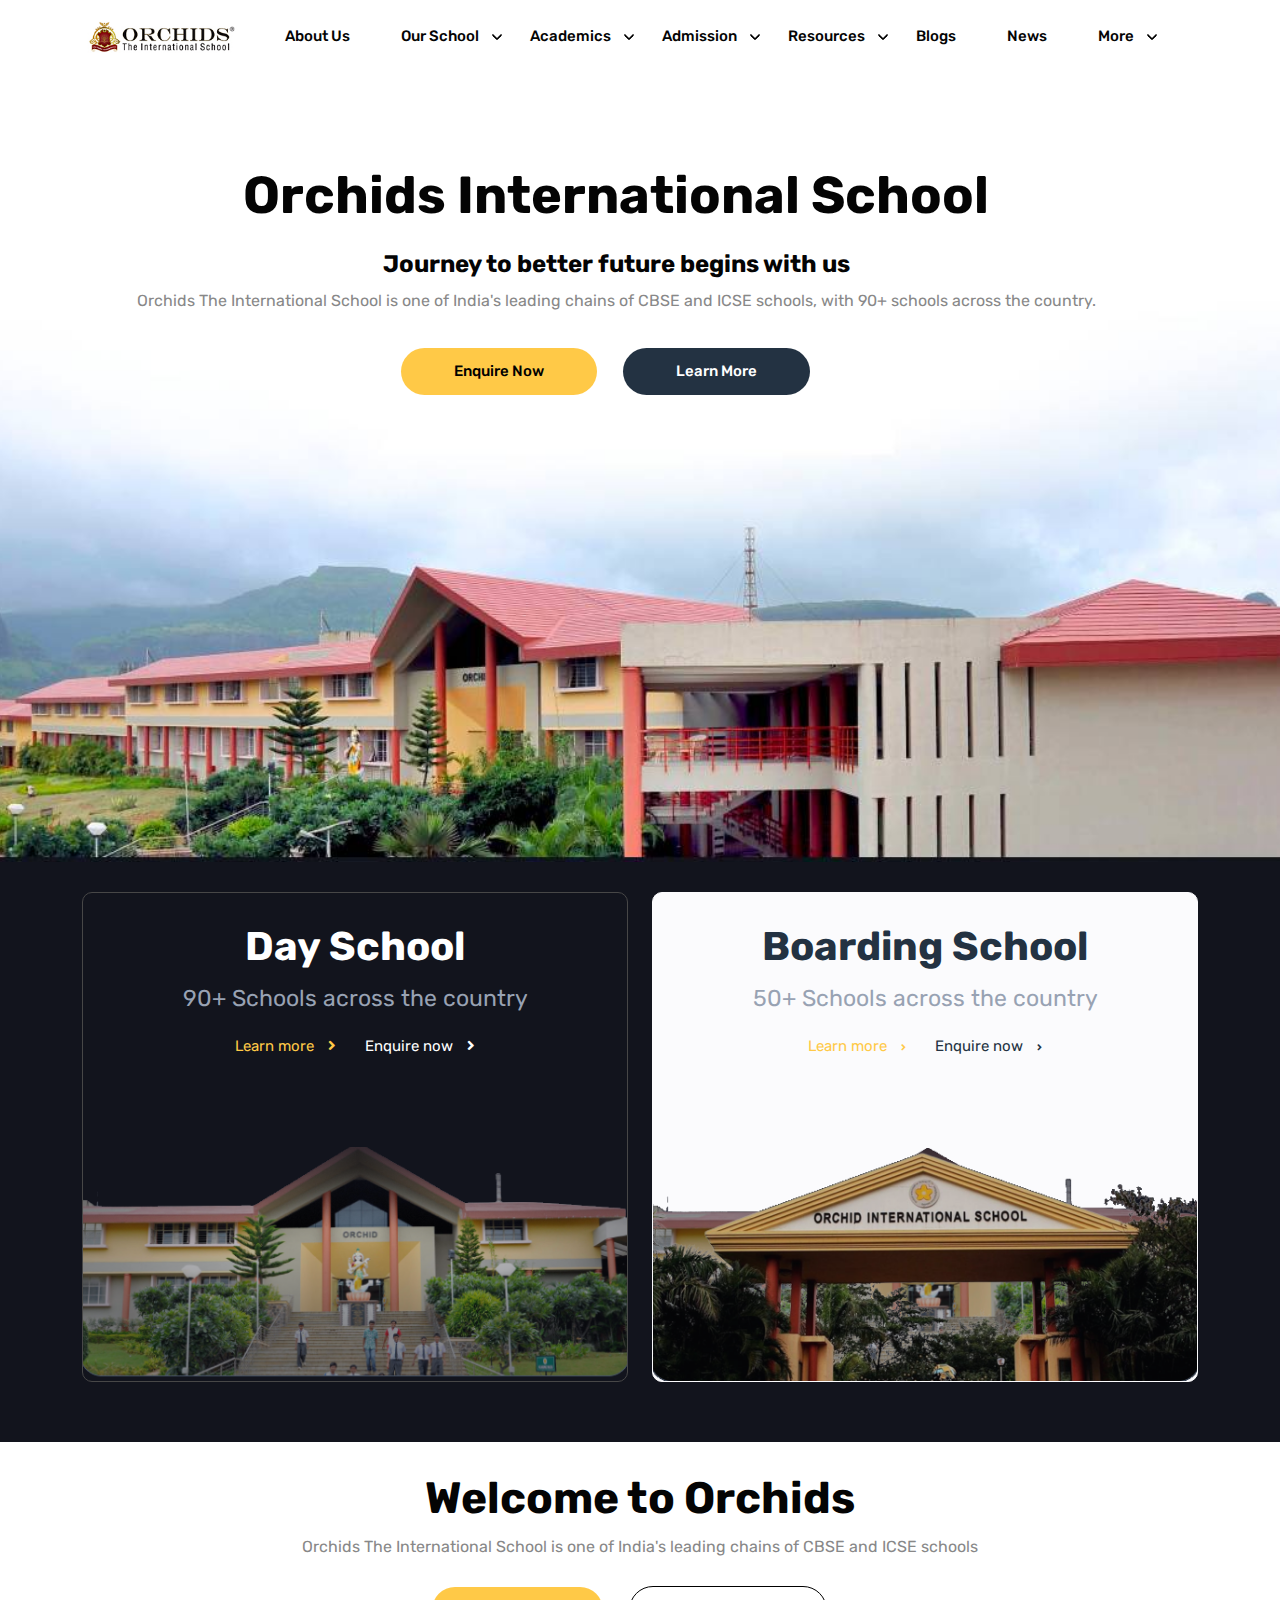
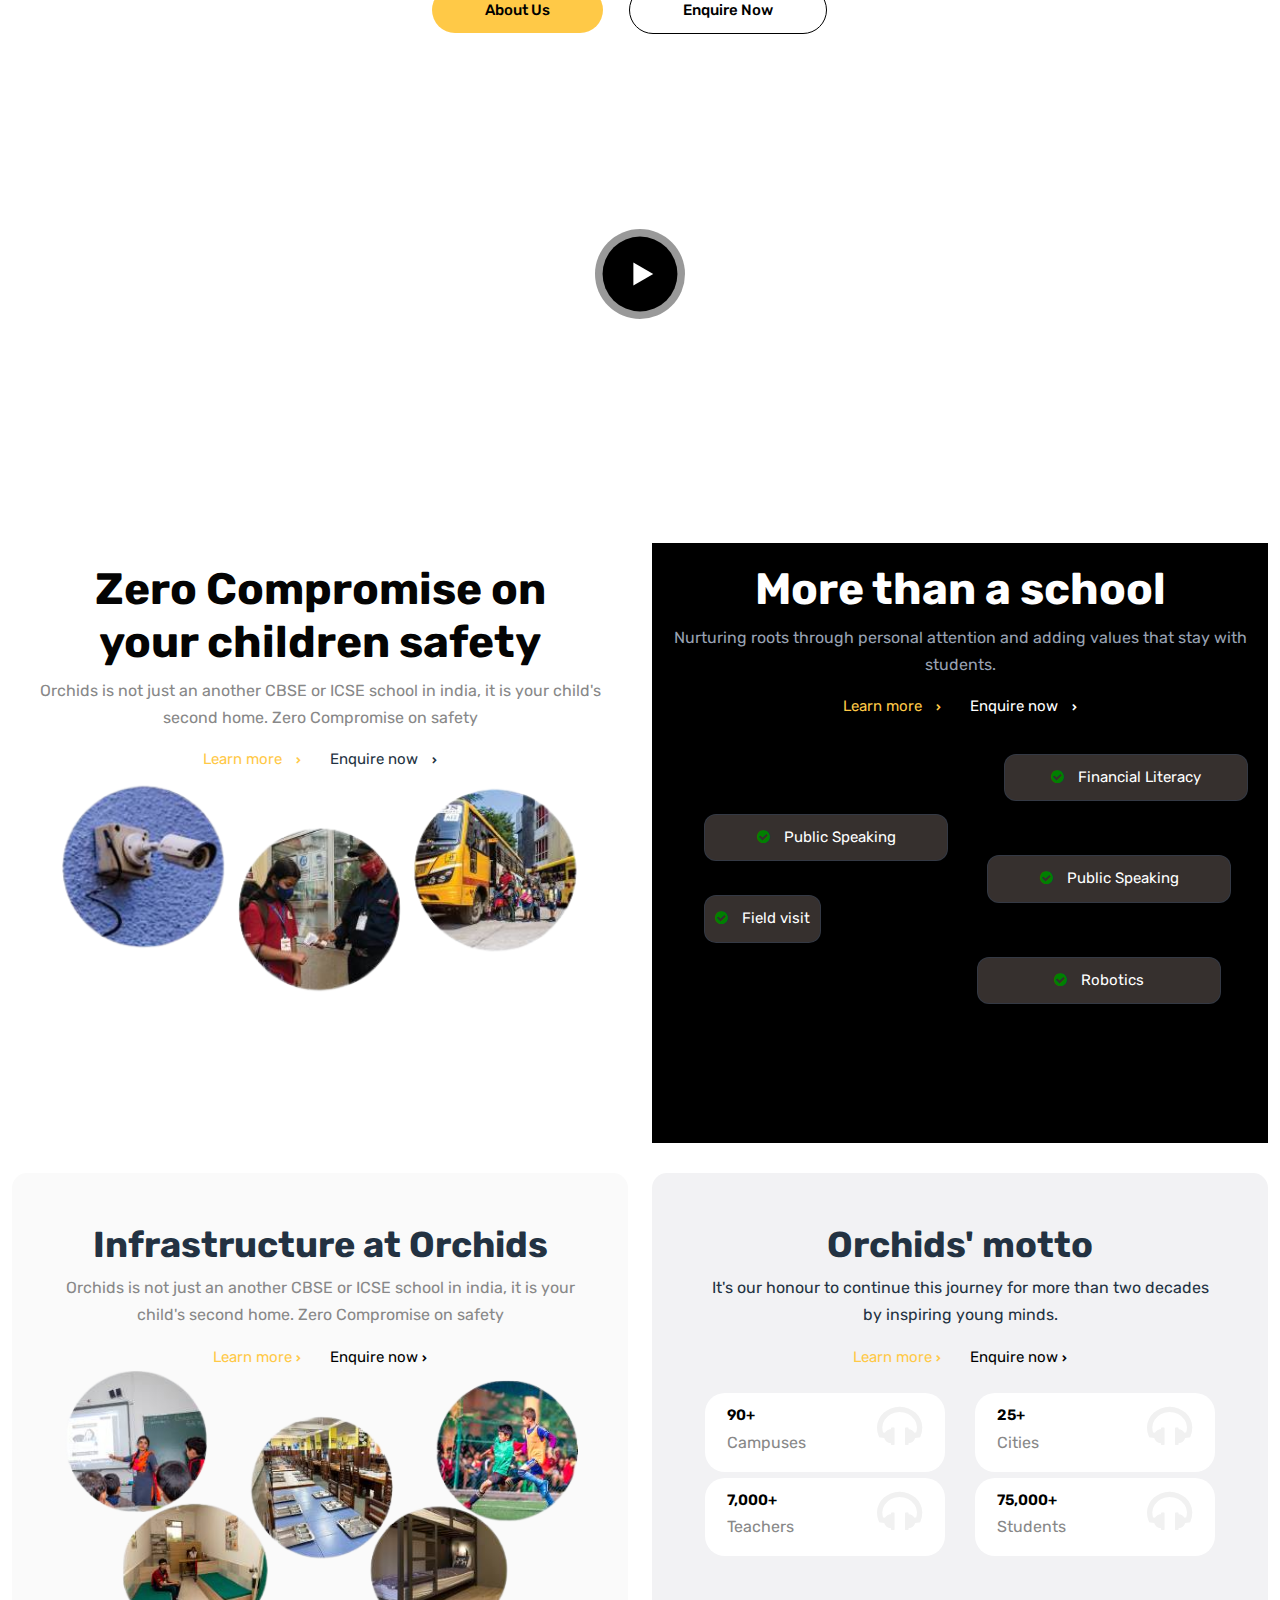
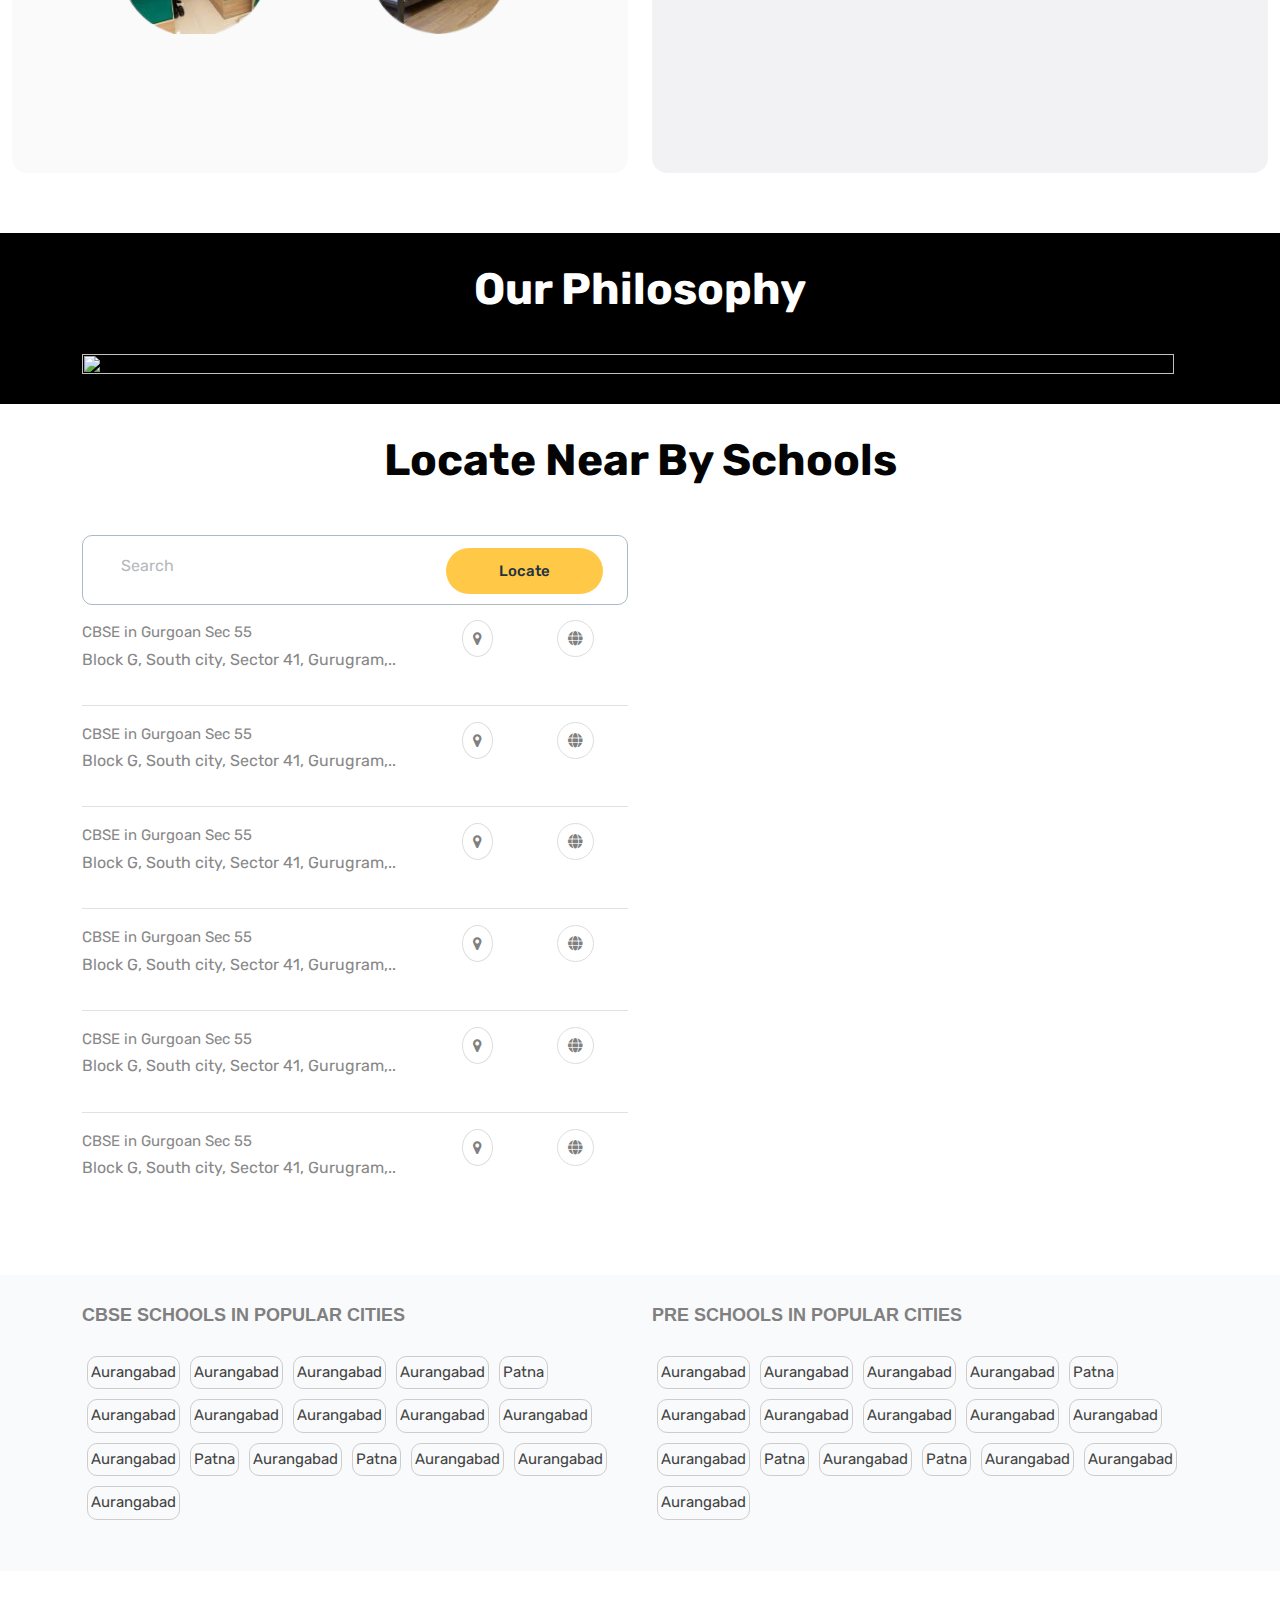
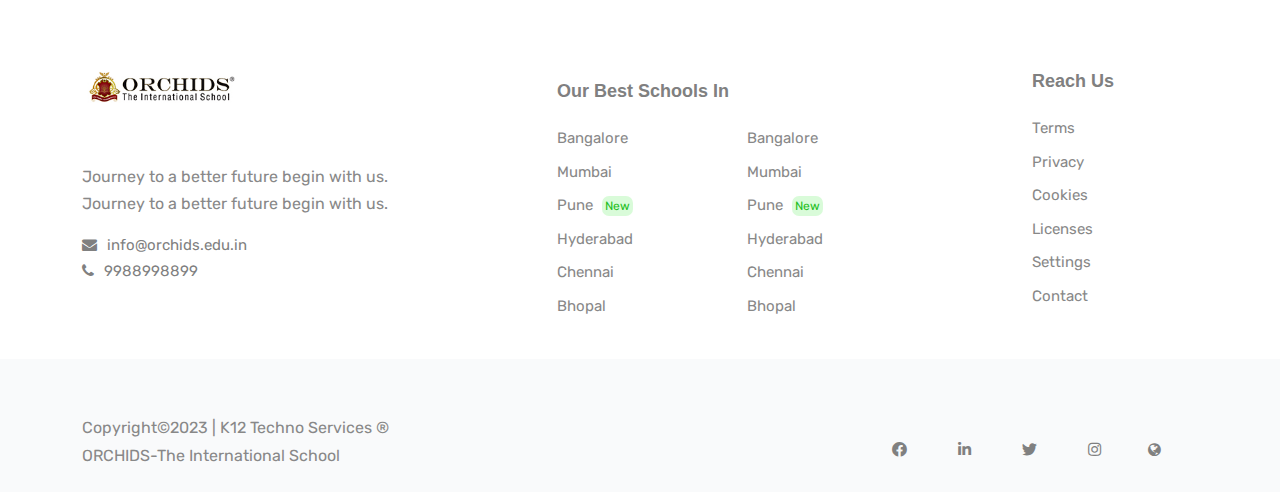
==== commit c0e79832: "added new block" ====
--- a/index.html
+++ b/index.html
@@ -23,6 +23,7 @@
 	<link rel="stylesheet" href="plugins/font-awesome/fontawesome.min.css">
 	<link rel="stylesheet" href="plugins/font-awesome/brands.css">
 	<link rel="stylesheet" href="plugins/font-awesome/solid.css">
+	<link rel="stylesheet" href="https://cdnjs.cloudflare.com/ajax/libs/font-awesome/4.7.0/css/font-awesome.min.css">
 
 	<!-- # Main Style Sheet -->
 	<link rel="stylesheet" href="css/style.css">
@@ -32,7 +33,7 @@
 
 <!-- navigation -->
 <header class="navigation bg-tertiary">
-	<nav class="navbar navbar-expand-xl navbar-light text-center py-3">
+	<nav class="navbar navbar-expand-xl navbar-light text-center py-3" id="navbar_top">
 		<div class="container">
 			<a class="navbar-brand" href="index.html">
 				<img loading="prelaod" decoding="async" class="img-fluid" width="160" src="images/logo.png" alt="Wallet">
@@ -216,6 +217,14 @@
     </svg>
   </div> -->
 </section>
+<!-- <section style="
+    margin-top: -354px;
+    z-index: 9999;
+    position: relative;
+	/* opacity: 0.6; */
+">
+	<img src ="images/bg-unscreen.gif"  width="50%" style="max-height: 351px;"/>
+</section> -->
 <section class="about-section section bg-tertiary position-relative overflow-hidden" style="background:#12141d;">
   <div class="container">
     <div class="row align-items-center">
@@ -236,12 +245,12 @@
         </div>
       </div>
       <div class="col-lg-6">
-				<div class="section-title text-center"  style="border: 1px solid #474747;padding:30px;background-image: url('images/boarding.png');background-position: bottom;background-repeat: no-repeat;background-size: 103%;height: 490px;border-radius: 10px;">
+				<div class="section-title text-center"  style="border: 1px solid #fbfbfd;padding:30px;background-image: url('images/boarding.png');background-position: bottom;background-repeat: no-repeat;background-size: 103%;height: 490px;border-radius: 10px;background-color: #fbfbfd;color: #000;">
 					<!-- <p class="text-primary text-uppercase fw-bold mb-3">Day School</p> -->
-					<h1 class="text-white"  style="font-size: 40px;">Boarding School</h1>
+					<h1 class="text-dark"  style="font-size: 40px;">Boarding School</h1>
 					<p class=" mb-3" style="color:#98a2b3;font-size: 23px">50+ Schools across the country</p>
 					<a href ="#" class="">Learn more <i class="fas fa-angle-right	" style="font-size:10px;margin-left: 10px"></i></a>
-					<a href="#" class="ml-15" style="margin-left:25px;color:#fff;">Enquire now <i class="fas fa-angle-right	" style="font-size:10px;margin-left: 10px"></i></a>
+					<a href="#" class="ml-15 text-dark" style="margin-left:25px;">Enquire now <i class="fas fa-angle-right	" style="font-size:10px;margin-left: 10px"></i></a>
 					<!-- <p class="lead mb-0 mt-4">
 						<p>Lorem ipsum dolor sit amet, consectetur adipiscing elit. Consv allis quam aliquet integer eget magna
 							ullam corper intesager vulutate aenean nunc quis a urna morbi id vitae. Vulpuate nisl</p>
@@ -291,10 +300,10 @@
 
 
 <section class="about-section section bg-tertiary position-relative overflow-hidden">
-  <div class="container">
+  <div class="container-fluid">
     <div class="row align-items-center">
       <div class="col-lg-6">
-        <div class="section-title text-center" style="background:#f2f4f7;height:auto;padding: 20px;border-radius: 20px;height: 600px;"
+        <div class="section-title text-center" style="height:auto;padding: 20px;/* border-radius: 20px; */height: 600px;"
 				>
           <!-- <p class="text-primary text-uppercase fw-bold mb-3">Day School</p> -->
           <h1 class="">Zero Compromise on <br/> your children safety</h1>
@@ -316,7 +325,7 @@
         </div>
       </div>
       <div class="col-lg-6">
-				<div class="section-title text-center bg-black " style="background:#000;height:auto;padding:60px;border-radius: 20px;padding: 20px;border-radius: 20px;height: 600px;">
+				<div class="section-title text-center bg-black " style="background:#000;height:auto;padding:60px;padding: 20px;height: 600px;">
 					<!-- 50+ Schools across the country -->
 						<!-- <p class="text-primary text-uppercase fw-bold mb-3">Day School</p> -->
 					<h1 class="text-white">More than a school</h1>
@@ -372,16 +381,12 @@
     </div>
   </div>
 
-</section>
-
-
-<section class="about-section section bg-tertiary position-relative overflow-hidden">
-  <div class="container">
+  <div class="container-fluid">
     <div class="row align-items-center">
       <div class="col-lg-6">
-        <div class="section-title text-center" style="background:#f2f4f7;border-radius:15px;padding:50px;height: 600px;">
+        <div class="section-title text-center" style="background:#fafafa;border-radius:15px;padding:50px;height: 600px;">
 			  <!-- <p class="text-primary text-uppercase fw-bold mb-3">Day School</p> -->
-          <h2 class="text-dark">Infrastructure at Orchids <br/>The International School</h2>
+          <h2 class="text-dark">Infrastructure at Orchids </h2>
 					<p class="mb-3 " >Orchids is not just an another CBSE or ICSE school in india, it is your child's second home.
 						Zero Compromise on safety</p>
 					<a href ="#" class="">Learn more <i class="fas fa-angle-right	" style="font-size:10px"></i></a>
@@ -399,9 +404,9 @@
         </div>
       </div>
       <div class="col-lg-6" >
-				<div class="section-title text-center moto"  style="background:#f2f4f7;border-radius:15px;padding:50px;height: 600px;">
+				<div class="section-title text-center moto"  style="background: #f2f2f4;border-radius:15px;padding:50px;height: 600px;">
 						<!-- <p class="text-primary text-uppercase fw-bold mb-3">Day School</p> -->
-					<h2 class="text-dark">	Orchids' motto is to turn learning into a joyful effort. </h2>
+					<h2 class="text-dark">	Orchids' motto </h2>
 					<p class="text-dark mb-3" style="color:#98a2b3">
 					It's our honour to continue
 this journey for more than two decades by inspiring young minds.
@@ -476,14 +481,203 @@
 <section class="section" style="background:#000;">
   <div class="container">
     <div class="row">
-			  <h1 class="text-center text-white">Our philosophy</h1>
+			  <h1 class="text-center text-white">Our Philosophy</h1>
 				<div class="row m-10" style="margin-top:30px">
 					<img src = "https://orchids-nextjs.vercel.app/_next/static/media/philosophy.6c2fe11d.svg">
 				</div>
 </div>
 </div>
 </section>
-
+<section class="section core-value bg-tertiary">
+	<div class="container">
+		<h2 class="h1 text-center" >Locate Near By Schools</h2>
+		<div class="row align-items-center mt-5">
+			<div class="col-lg-6">
+				  <!-- Actual search box -->
+				  <div class=" mb-5">
+					<div class="">
+					  
+					  <!-- <div class=" p-5"> -->
+				
+						<!-- Custom rounded search bars with input group -->
+						<form action="">
+						 
+						  <div class="input-group  border " style="border-radius:10px;padding: 2px;">
+							<input type="search" placeholder="Search" aria-describedby="button-addon3" class="form-control bg-none border-0">
+							<div class="input-group-append border-0" style="padding-bottom: 8px;">
+							  <button id="button-addon3" type="button" class="btn btn-primary text-dark">Locate</button>
+							</div>
+						  </div>
+						 
+						</form>
+						<!-- End -->
+						<div class="row">
+							<div class="col-8">
+								CBSE in Gurgoan Sec 55
+								<p>
+									Block G, South city, Sector 41, Gurugram,..
+								</p>
+							</div>
+							<div class="col-2">
+								<a href = "#"><i class="fa fa-map-marker" style="color: gray;
+								margin-right: 10px;
+								border-radius: 50%;
+								border: 1px solid #ddd;
+								padding: 10px;"></i></a>
+							</div>
+							<div class="col-2">
+								<a href ="#"><i class="fas fa-globe" style="color: gray;
+								margin-right: 10px;
+								border-radius: 50%;
+								border: 1px solid #ddd;
+								padding: 10px;"></i>
+								</a>
+
+							</div>
+						</div>
+						<hr/>
+						<div class="row">
+							<div class="col-8">
+								CBSE in Gurgoan Sec 55
+								<p>
+									Block G, South city, Sector 41, Gurugram,..
+								</p>
+							</div>
+							<div class="col-2">
+								<a href = "#"><i class="fa fa-map-marker" style="color: gray;
+								margin-right: 10px;
+								border-radius: 50%;
+								border: 1px solid #ddd;
+								padding: 10px;"></i></a>
+							</div>
+							<div class="col-2">
+								<a href ="#"><i class="fas fa-globe" style="color: gray;
+								margin-right: 10px;
+								border-radius: 50%;
+								border: 1px solid #ddd;
+								padding: 10px;"></i>
+								</a>
+
+							</div>
+						</div>
+						<hr/>
+						<div class="row">
+							<div class="col-8">
+								CBSE in Gurgoan Sec 55
+								<p>
+									Block G, South city, Sector 41, Gurugram,..
+								</p>
+							</div>
+							<div class="col-2">
+								<a href = "#"><i class="fa fa-map-marker" style="color: gray;
+								margin-right: 10px;
+								border-radius: 50%;
+								border: 1px solid #ddd;
+								padding: 10px;"></i></a>
+							</div>
+							<div class="col-2">
+								<a href ="#"><i class="fas fa-globe" style="color: gray;
+								margin-right: 10px;
+								border-radius: 50%;
+								border: 1px solid #ddd;
+								padding: 10px;"></i>
+								</a>
+
+							</div>
+						</div>
+						<hr/>
+						<div class="row">
+							<div class="col-8">
+								CBSE in Gurgoan Sec 55
+								<p>
+									Block G, South city, Sector 41, Gurugram,..
+								</p>
+							</div>
+							<div class="col-2">
+								<a href = "#"><i class="fa fa-map-marker" style="color: gray;
+								margin-right: 10px;
+								border-radius: 50%;
+								border: 1px solid #ddd;
+								padding: 10px;"></i></a>
+							</div>
+							<div class="col-2">
+								<a href ="#"><i class="fas fa-globe" style="color: gray;
+								margin-right: 10px;
+								border-radius: 50%;
+								border: 1px solid #ddd;
+								padding: 10px;"></i>
+								</a>
+
+							</div>
+						</div>
+						<hr/>
+						<div class="row">
+							<div class="col-8">
+								CBSE in Gurgoan Sec 55
+								<p>
+									Block G, South city, Sector 41, Gurugram,..
+								</p>
+							</div>
+							<div class="col-2">
+								<a href = "#"><i class="fa fa-map-marker" style="color: gray;
+								margin-right: 10px;
+								border-radius: 50%;
+								border: 1px solid #ddd;
+								padding: 10px;"></i></a>
+							</div>
+							<div class="col-2">
+								<a href ="#"><i class="fas fa-globe" style="color: gray;
+								margin-right: 10px;
+								border-radius: 50%;
+								border: 1px solid #ddd;
+								padding: 10px;"></i>
+								</a>
+
+							</div>
+						</div>
+						<hr/>
+						<div class="row">
+							<div class="col-8">
+								CBSE in Gurgoan Sec 55
+								<p>
+									Block G, South city, Sector 41, Gurugram,..
+								</p>
+							</div>
+							<div class="col-2">
+								<a href = "#"><i class="fa fa-map-marker" style="color: gray;
+								margin-right: 10px;
+								border-radius: 50%;
+								border: 1px solid #ddd;
+								padding: 10px;"></i></a>
+							</div>
+							<div class="col-2">
+								<a href ="#"><i class="fas fa-globe" style="color: gray;
+								margin-right: 10px;
+								border-radius: 50%;
+								border: 1px solid #ddd;
+								padding: 10px;"></i>
+								</a>
+
+							</div>
+						</div>
+
+				
+					  <!-- </div> -->
+					</div>
+				  </div>
+				
+				
+			</div>
+			<div class="col-lg-6 mt-lg-0">
+				<div class="section-title ps-0 ">
+					<!-- <p class="text-primary text-uppercase fw-bold mb-3">Values Wr Provide</p> -->
+					<iframe src="https://www.google.com/maps/embed?pb=!1m14!1m8!1m3!1d7780.093704318301!2d77.594096!3d12.840249!3m2!1i1024!2i768!4f13.1!3m3!1m2!1s0x3bae6b3125c2b001%3A0x49117923fa146aa7!2sORCHIDS%20The%20International%20School%20-%20Bannerghatta!5e0!3m2!1sen!2sin!4v1689861148183!5m2!1sen!2sin" width="600" height="600" style="border:0;" allowfullscreen="" loading="lazy" referrerpolicy="no-referrer-when-downgrade"></iframe>
+					
+				</div>
+			</div>
+		</div>
+	</div>
+</section>
 
 <!--
 <footer class="section-sm bg-tertiary">
@@ -732,7 +926,22 @@
   </div>
   </section>
 </footer>
-
+	<script>
+		document.addEventListener("DOMContentLoaded", function(){
+			window.addEventListener('scroll', function() {
+				if (window.scrollY > 50) {
+					document.getElementById('navbar_top').classList.add('fixed-top');
+					// add padding top to show content behind navbar
+					navbar_height = document.querySelector('.navbar').offsetHeight;
+					document.body.style.paddingTop = navbar_height + 'px';
+				} else {
+					document.getElementById('navbar_top').classList.remove('fixed-top');
+					// remove padding top from body
+					document.body.style.paddingTop = '0';
+				} 
+			});
+			}); 
+	</script>
 
 <!-- # JS Plugins -->
 <script src="plugins/jquery/jquery.min.js"></script>
--- a/css/style.css
+++ b/css/style.css
@@ -10188,6 +10188,11 @@
   .moto{
     height: auto !important;
   }
+  
+  .navigation .nav-item.dropdown .nav-link::after {
+    margin-left: 7px !important;
+}
+
 }
 
 
@@ -10255,7 +10260,12 @@
   width: 30%;
 }
 
-
+@media (max-width: 1199px)
+{
+.navbar-toggler {
+  background-color: #fff !important;
+}
+}
 
 @media (min-width: 1199px)
 {
@@ -10267,4 +10277,42 @@
   padding: 7px;
   margin-right: 37px;
 }
+
+}
+
+/* sticky navbar css */
+
+nav.fixed-top {
+  background-color: #000;
+  color: #fff;
+}
+nav.fixed-top ul li a {
+  color: #fff !important;
+}
+
+
+/* Search */
+
+.main {
+  width: 50%;
+  margin: 50px auto;
+}
+
+.has-search .form-control {
+  padding-left: 2.375rem;
+}
+
+.has-search .form-control-feedback {
+  position: absolute;
+  z-index: 2;
+  display: block;
+  width: 2.375rem;
+  height: 2.375rem;
+  line-height: 2.375rem;
+  text-align: center;
+  pointer-events: none;
+  color: #aaa;
+}
+input.form-control.bg-none.border-0 {
+  margin-left: 24px;
 }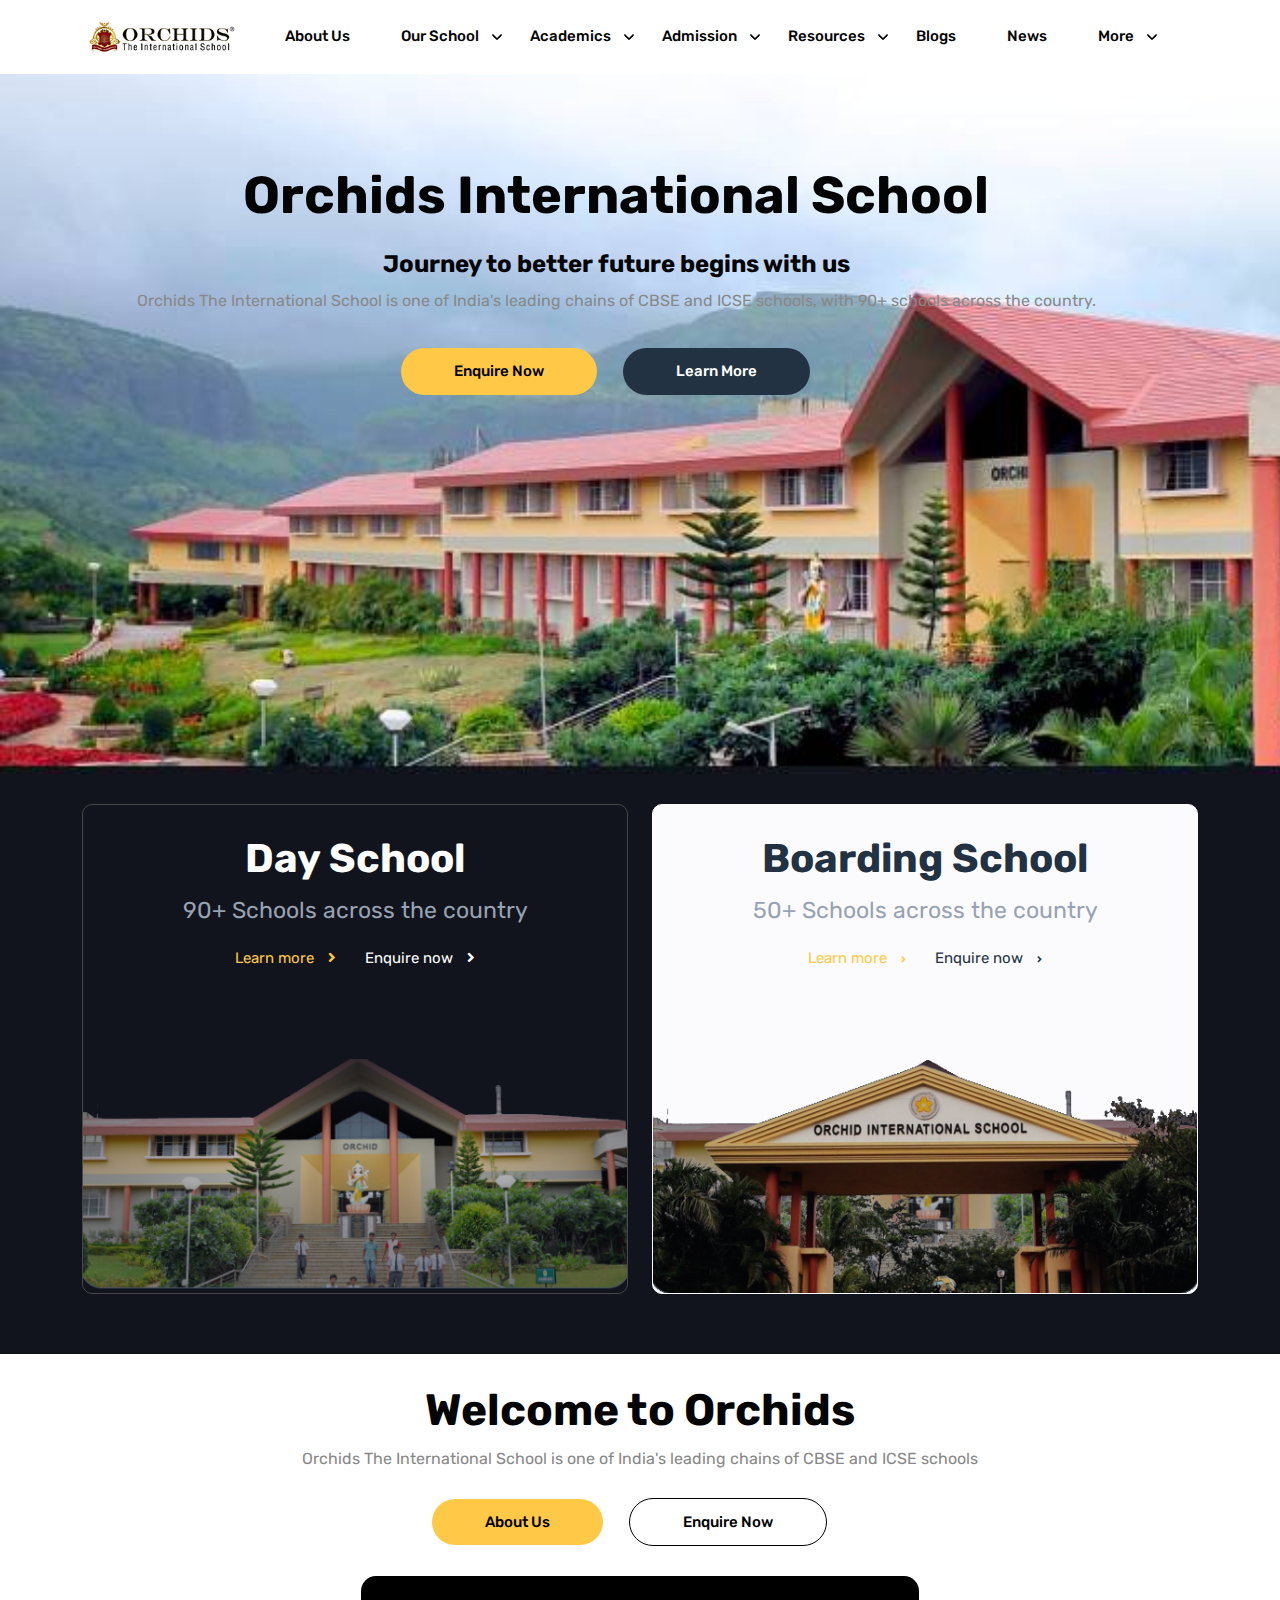
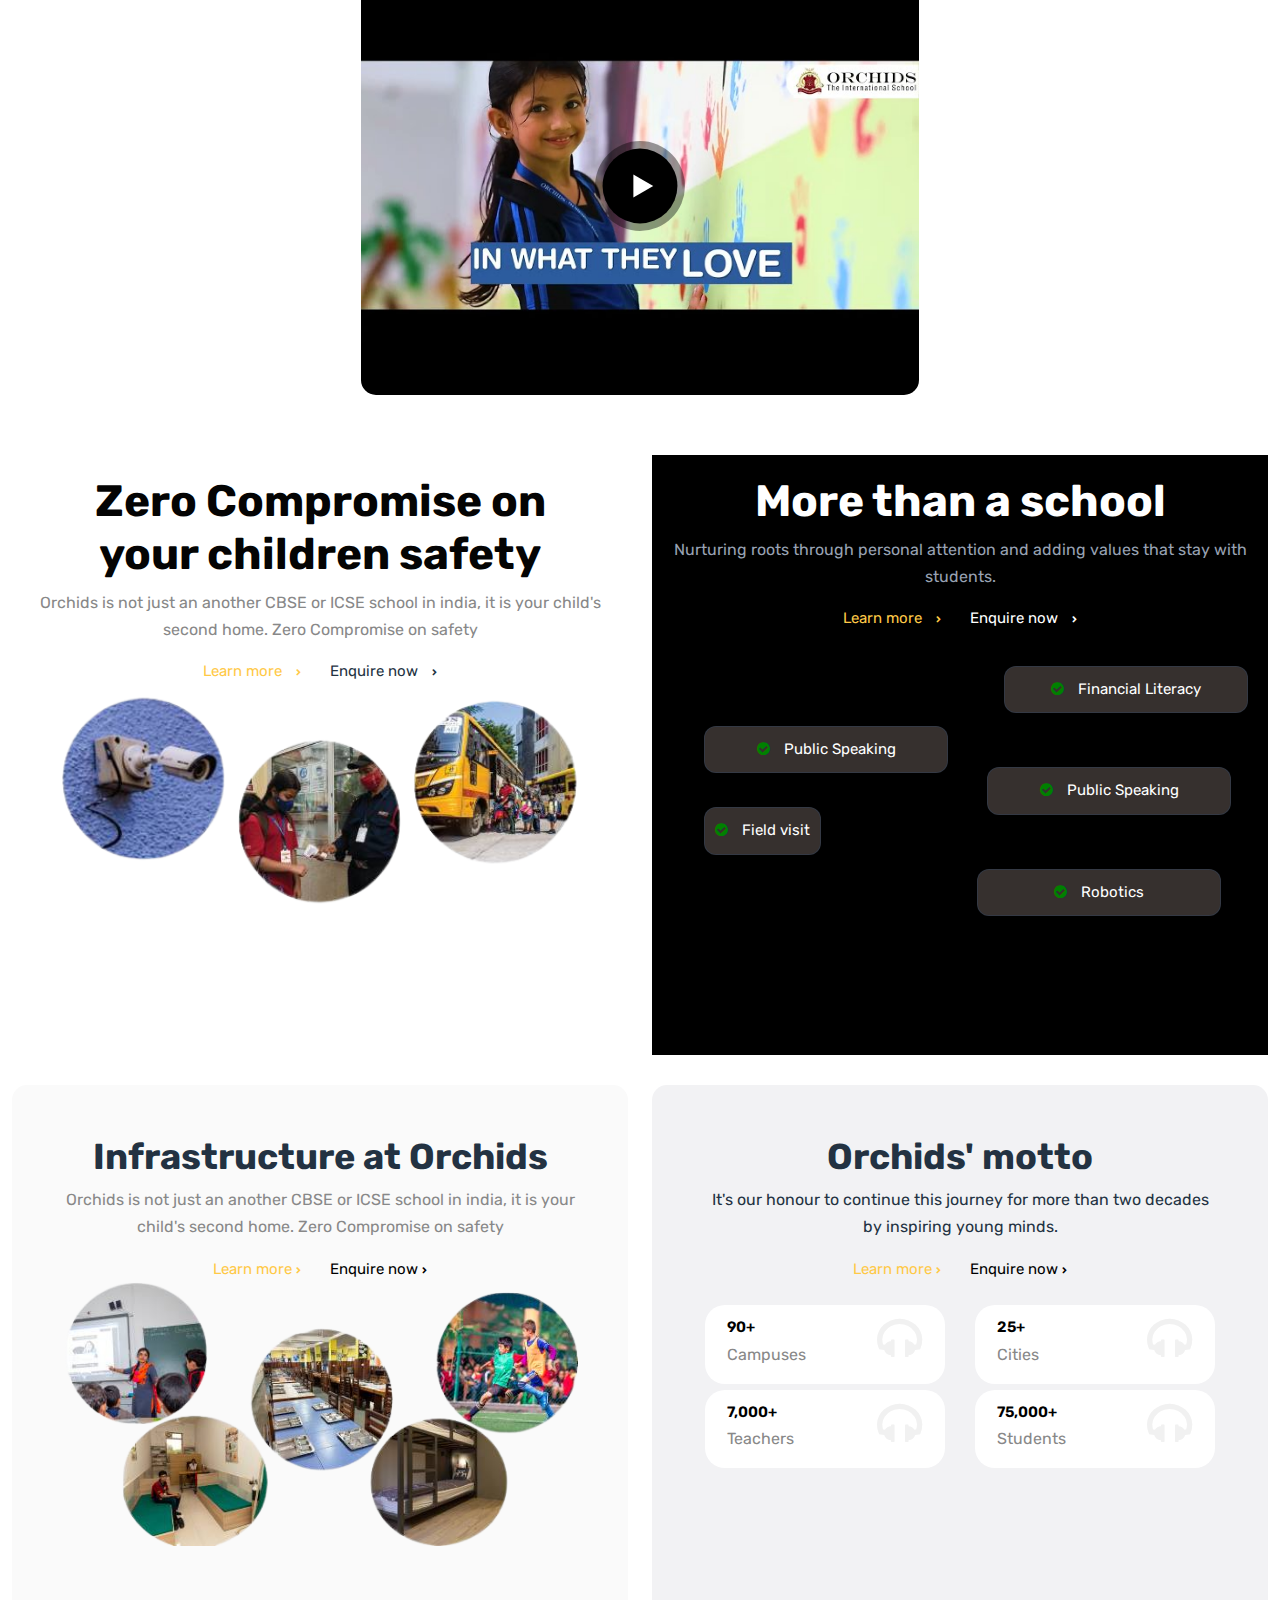
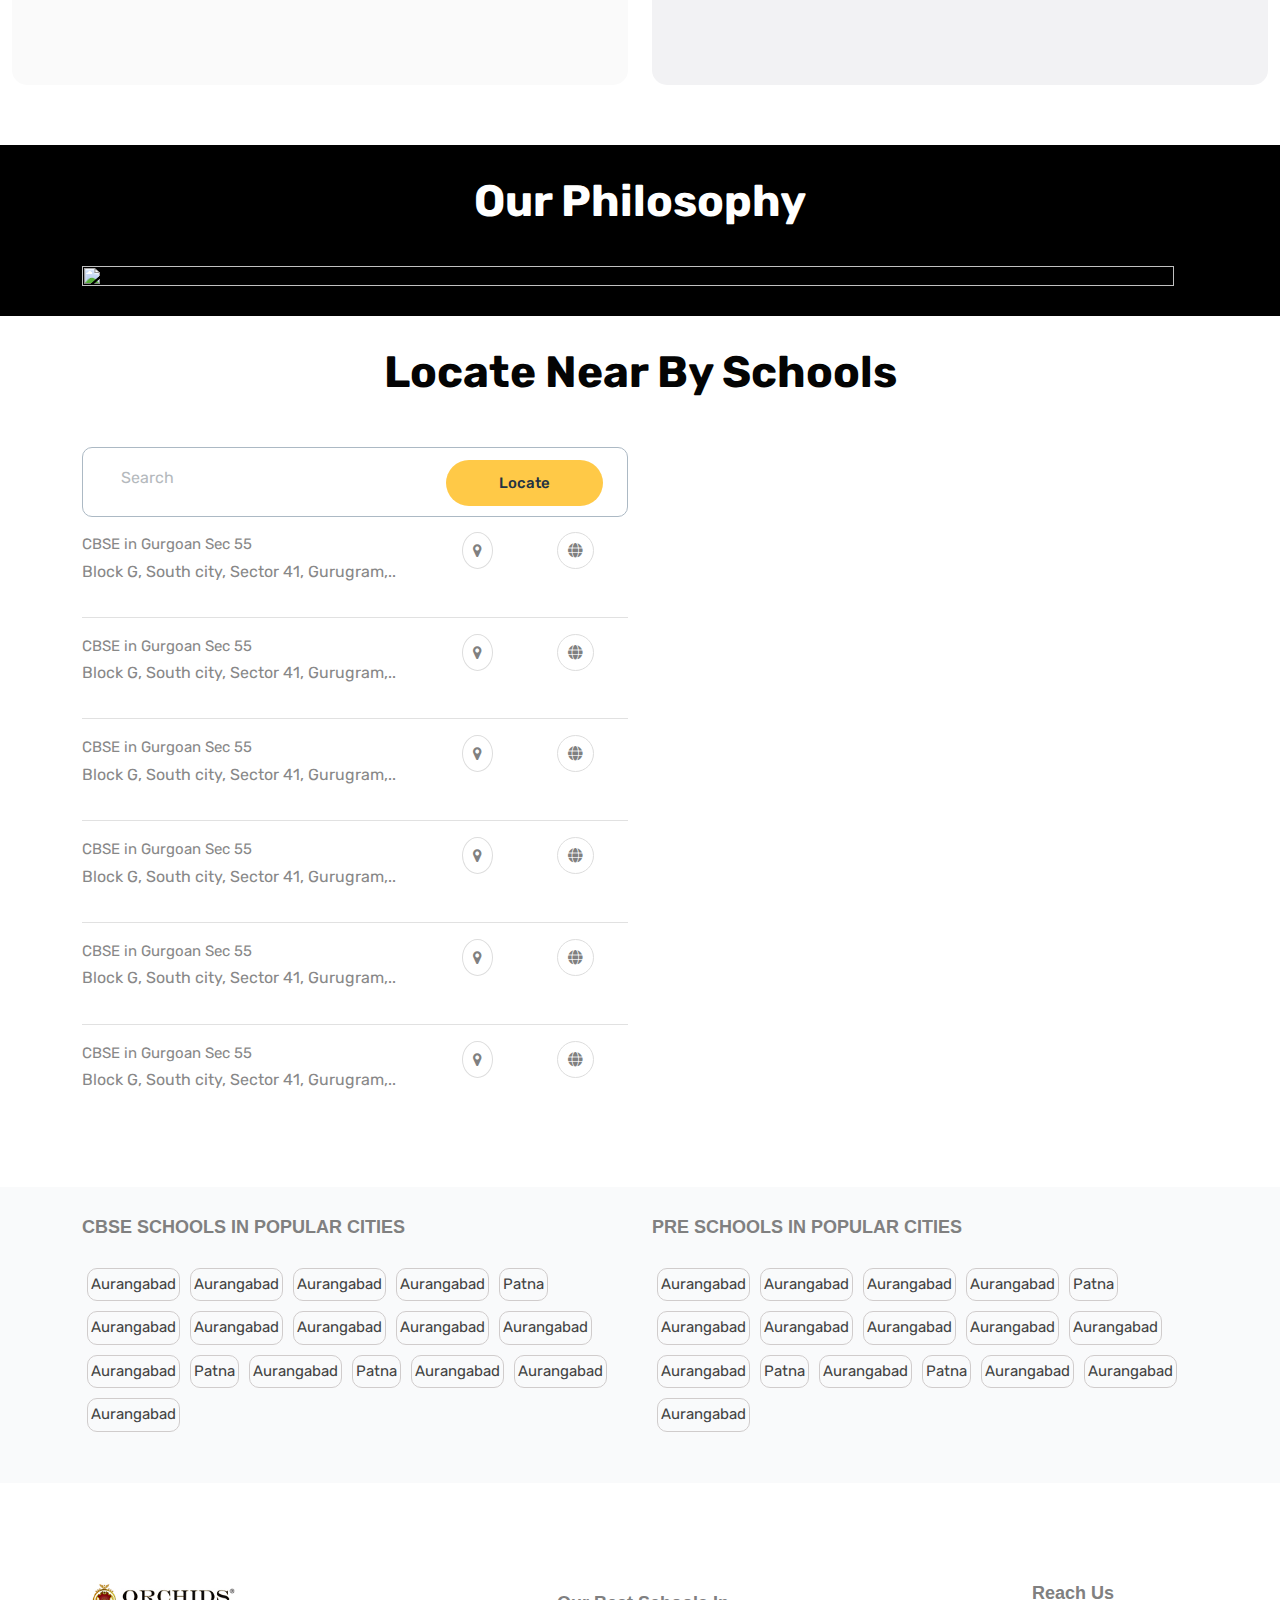
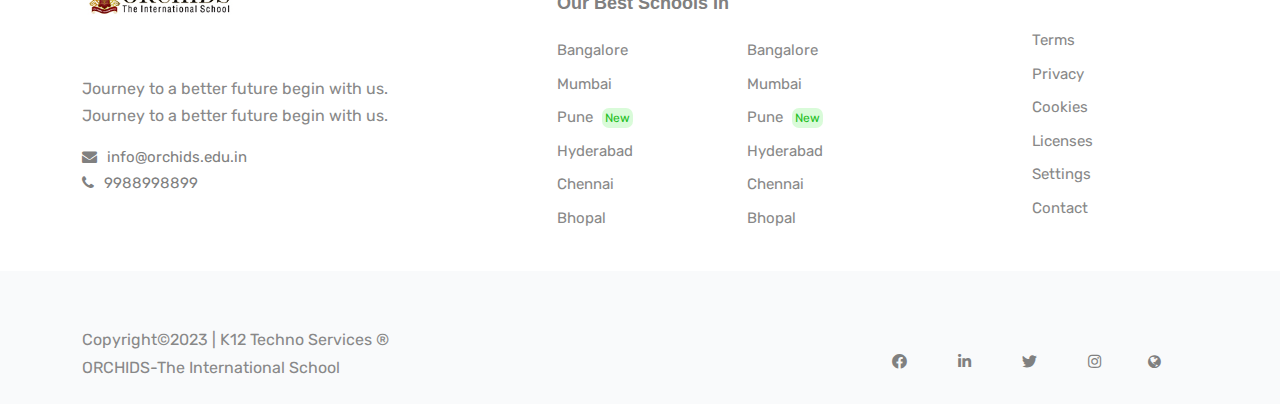
==== commit 5c04c95f: "banner hieght" ====
--- a/index.html
+++ b/index.html
@@ -142,7 +142,7 @@
   </div>
 </div>
 
-<section class="banner bg-tertiary position-relative overflow-hidden">
+<section class="banner bg-tertiary position-relative overflow-hidden" style="height: 700px;">
   <div class="container">
     <div class="row align-items-center justify-content-center">
       <div class="col-lg-12 mb-5 mb-lg-0">
--- a/css/style.css
+++ b/css/style.css
@@ -10124,13 +10124,39 @@
 /*# sourceMappingURL=style.css.map */
 
 
-section.banner.bg-tertiary.position-relative.overflow-hidden {
+/* section.banner.bg-tertiary.position-relative.overflow-hidden {
     background-image: url(../images/banner/banner.png);
     background-position: bottom;
     background-repeat: no-repeat;
-    /* width: max-content; */
+    width: max-content;
     background-size: cover;
     height: 788px;
+} */
+.banner.bg-tertiary.position-relative.overflow-hidden::before {
+  content: "";
+    background-image: url(../images/banner/banner.png);
+    background-repeat: no-repeat;
+    background-position: bottom;
+    position: absolute;
+    width: 2560px;
+    top: -215px;
+    /* left: 56px; */
+    background-size: cover;
+    height: 915px;
+    z-index: -1;
+    animation: 30s ease 0s infinite normal none running zoom-in-zoom-out;
+}
+
+@keyframes zoom-in-zoom-out {
+  0% {
+    transform: scale(1, 1);
+  }
+  50% {
+    transform: scale(1.5, 1.5);
+  }
+  100% {
+    transform: scale(1, 1);
+  }
 }
 
 
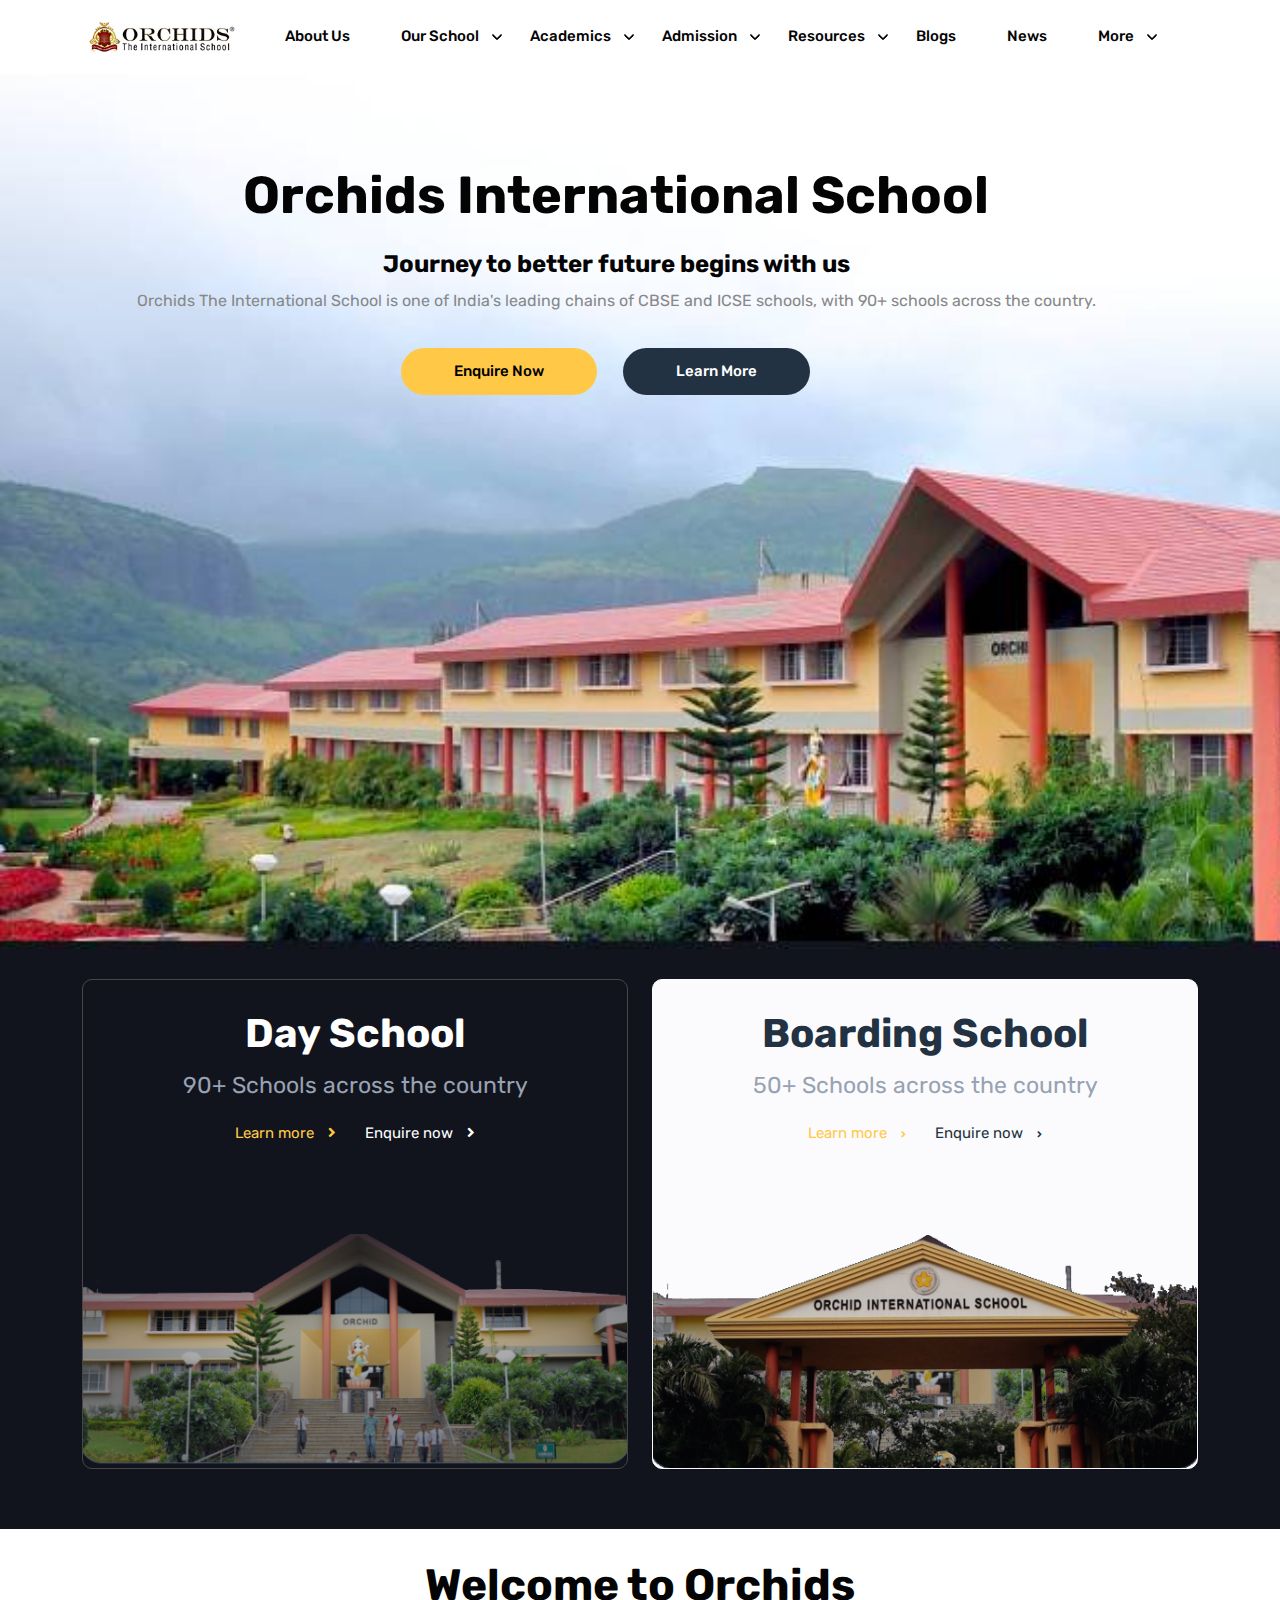
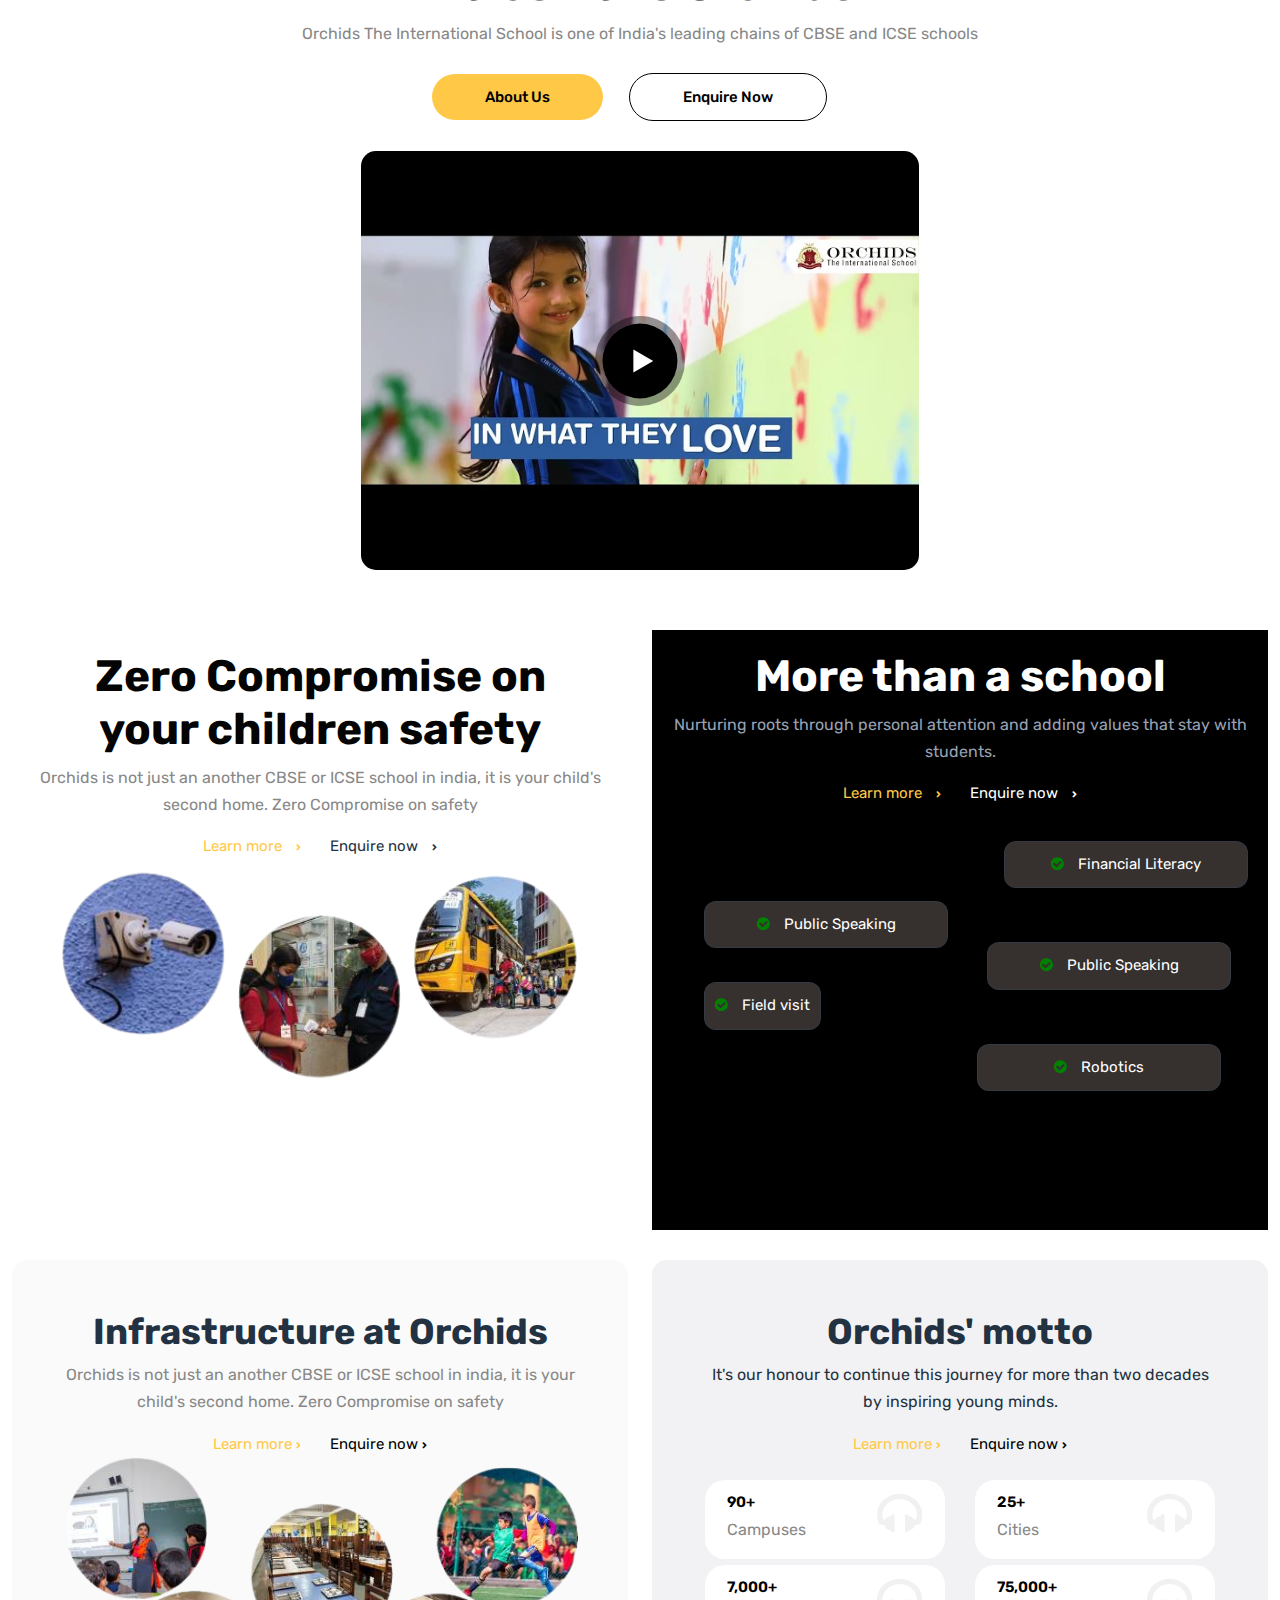
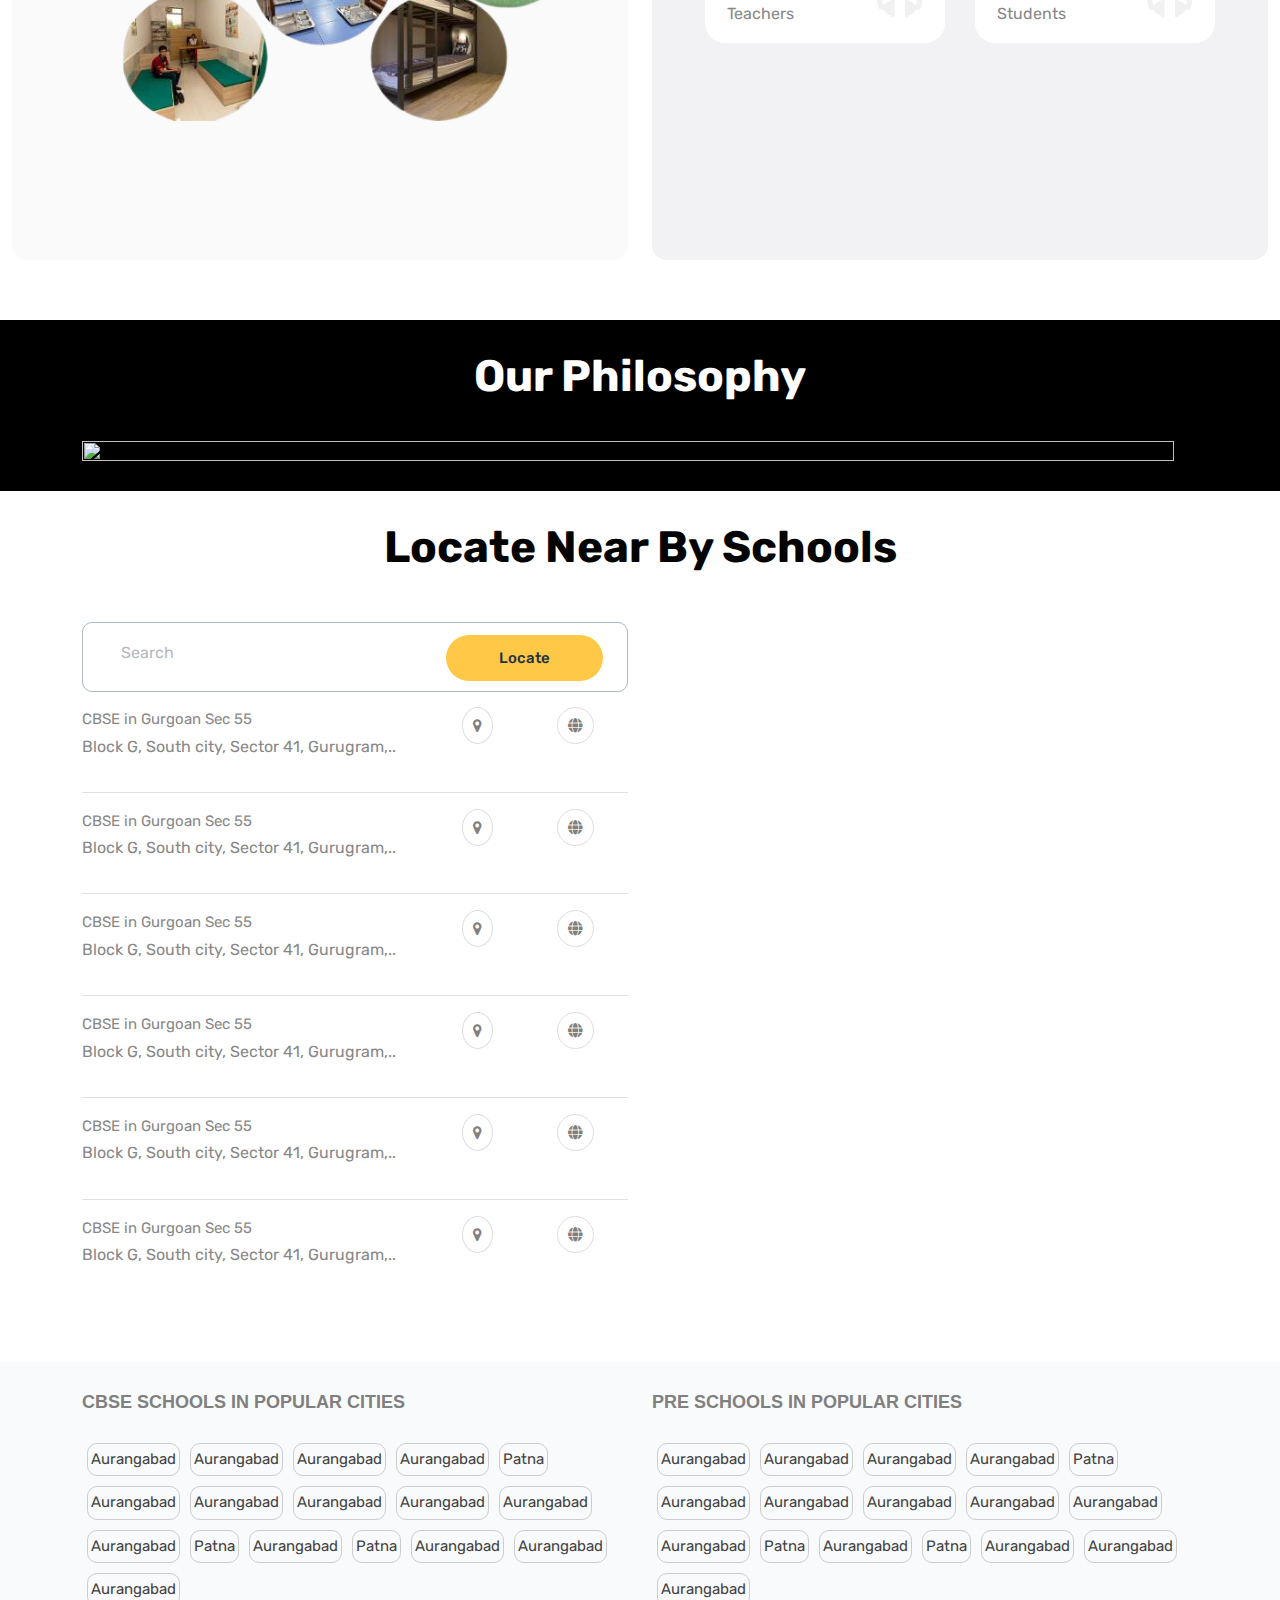
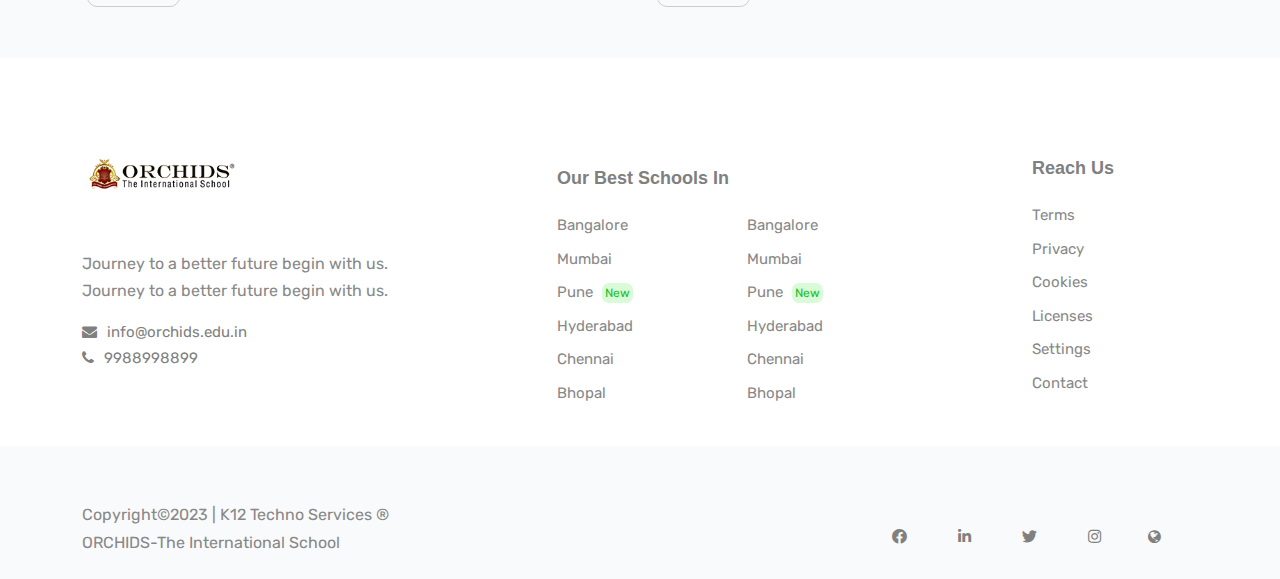
==== commit 96b765c6: "banner position updated" ====
--- a/index.html
+++ b/index.html
@@ -142,7 +142,7 @@
   </div>
 </div>
 
-<section class="banner bg-tertiary position-relative overflow-hidden" style="height: 700px;">
+<section class="banner bg-tertiary position-relative overflow-hidden" style="height: 875px;">
   <div class="container">
     <div class="row align-items-center justify-content-center">
       <div class="col-lg-12 mb-5 mb-lg-0">
--- a/css/style.css
+++ b/css/style.css
@@ -10139,7 +10139,7 @@
     background-position: bottom;
     position: absolute;
     width: 2560px;
-    top: -215px;
+    top: -40px;
     /* left: 56px; */
     background-size: cover;
     height: 915px;
@@ -10152,7 +10152,7 @@
     transform: scale(1, 1);
   }
   50% {
-    transform: scale(1.5, 1.5);
+    transform: scale(1.2, 1.2);
   }
   100% {
     transform: scale(1, 1);
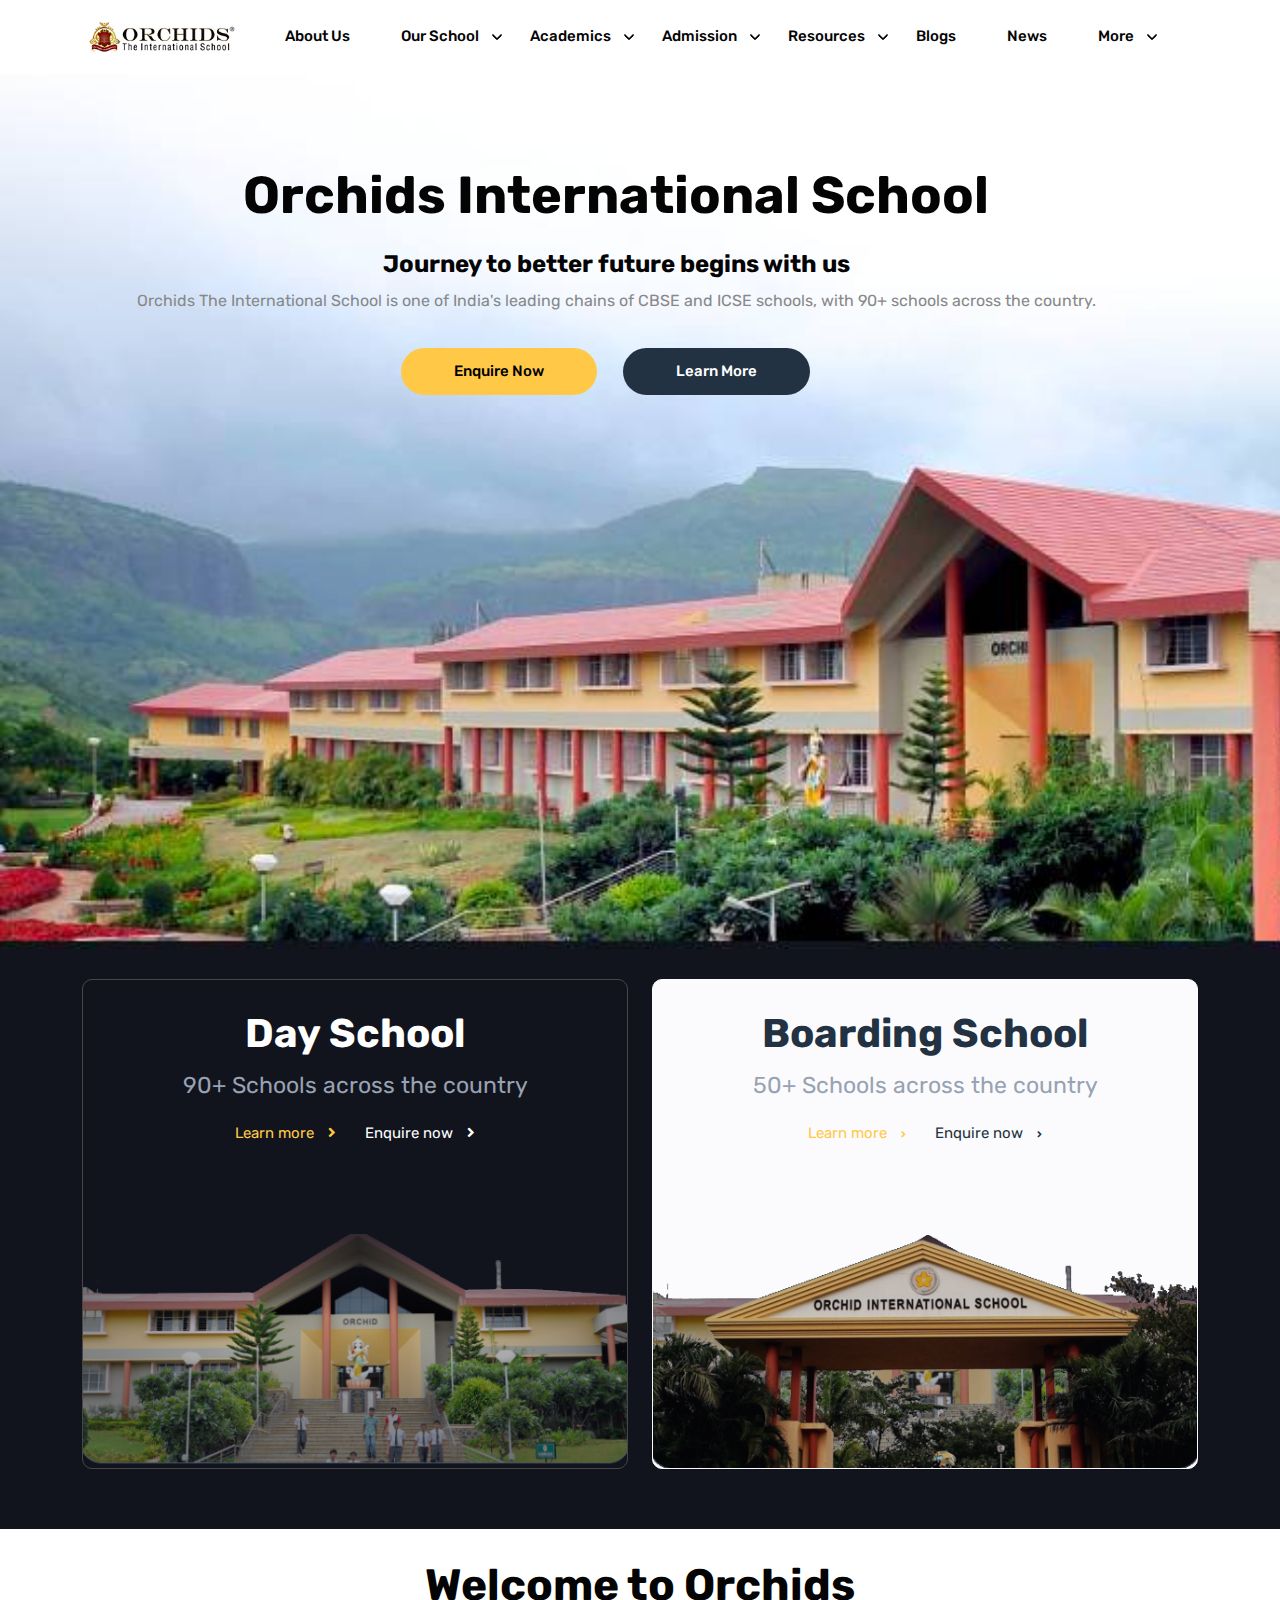
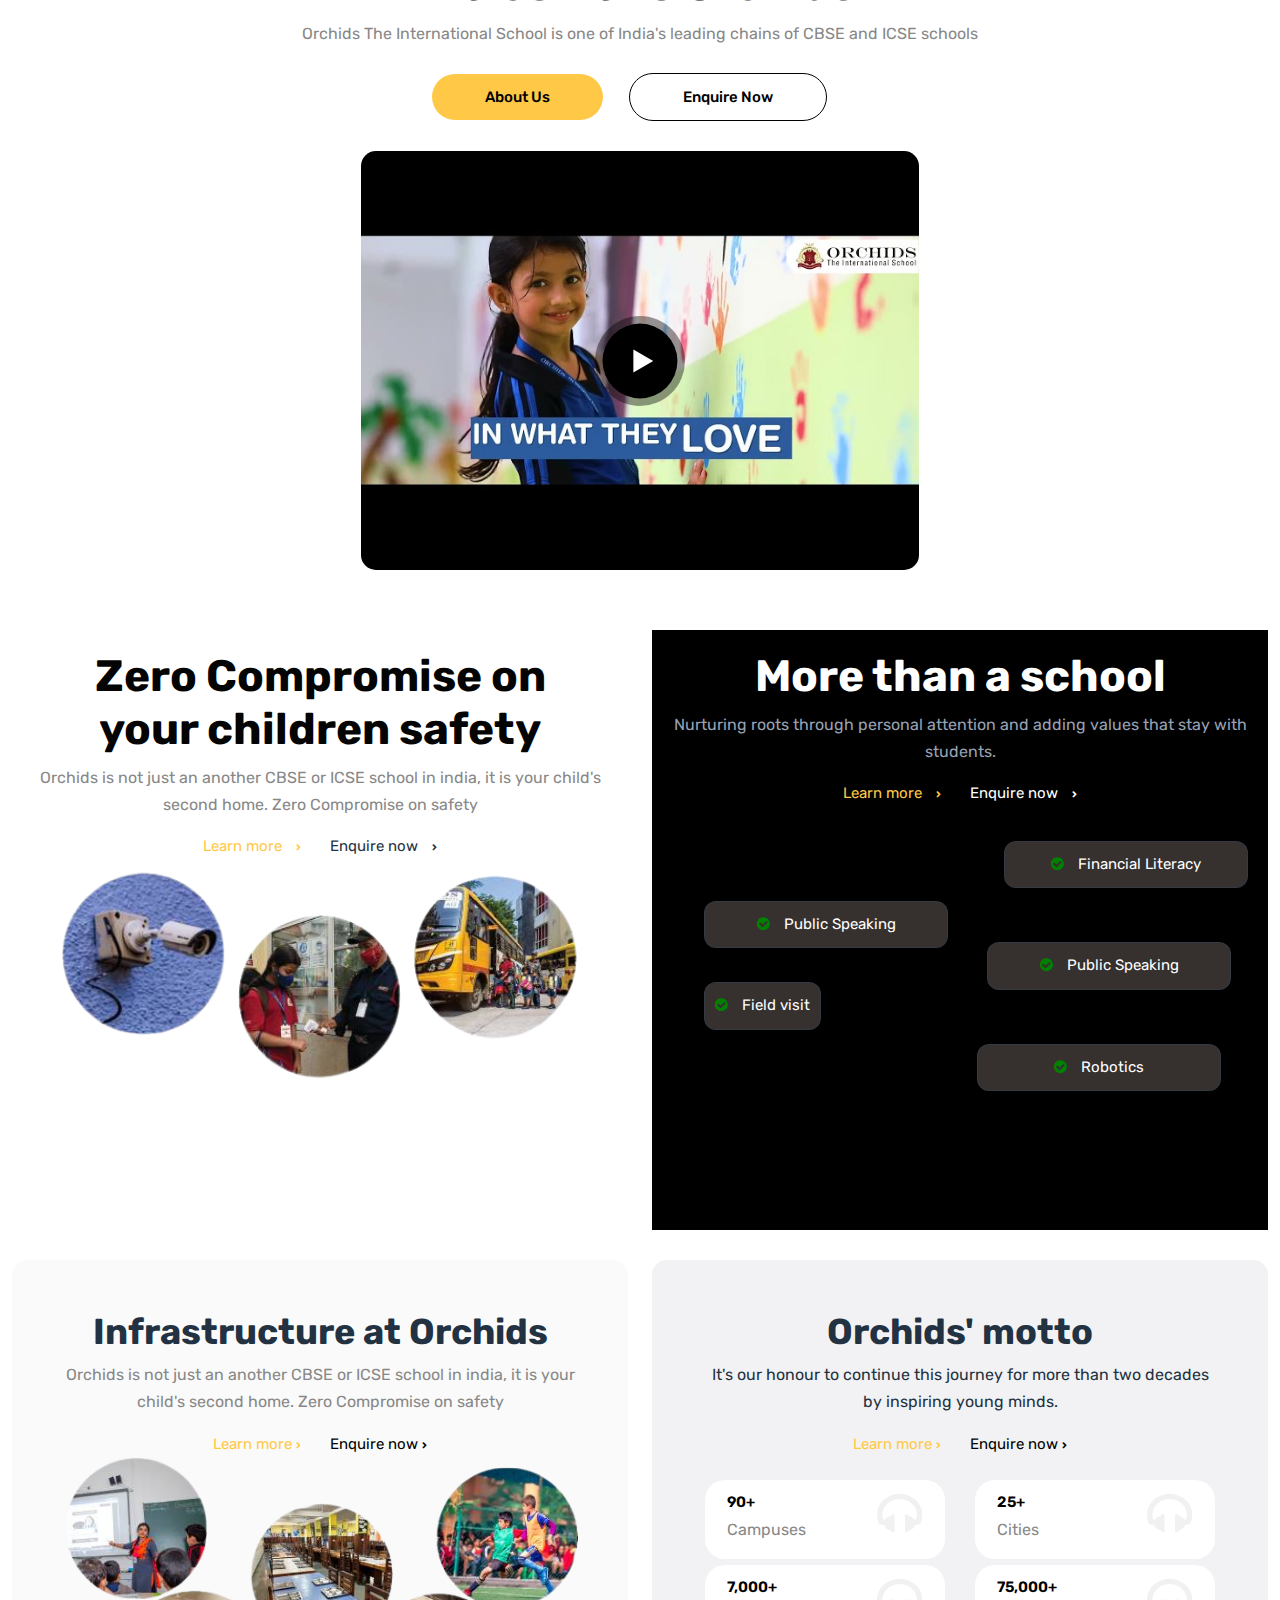
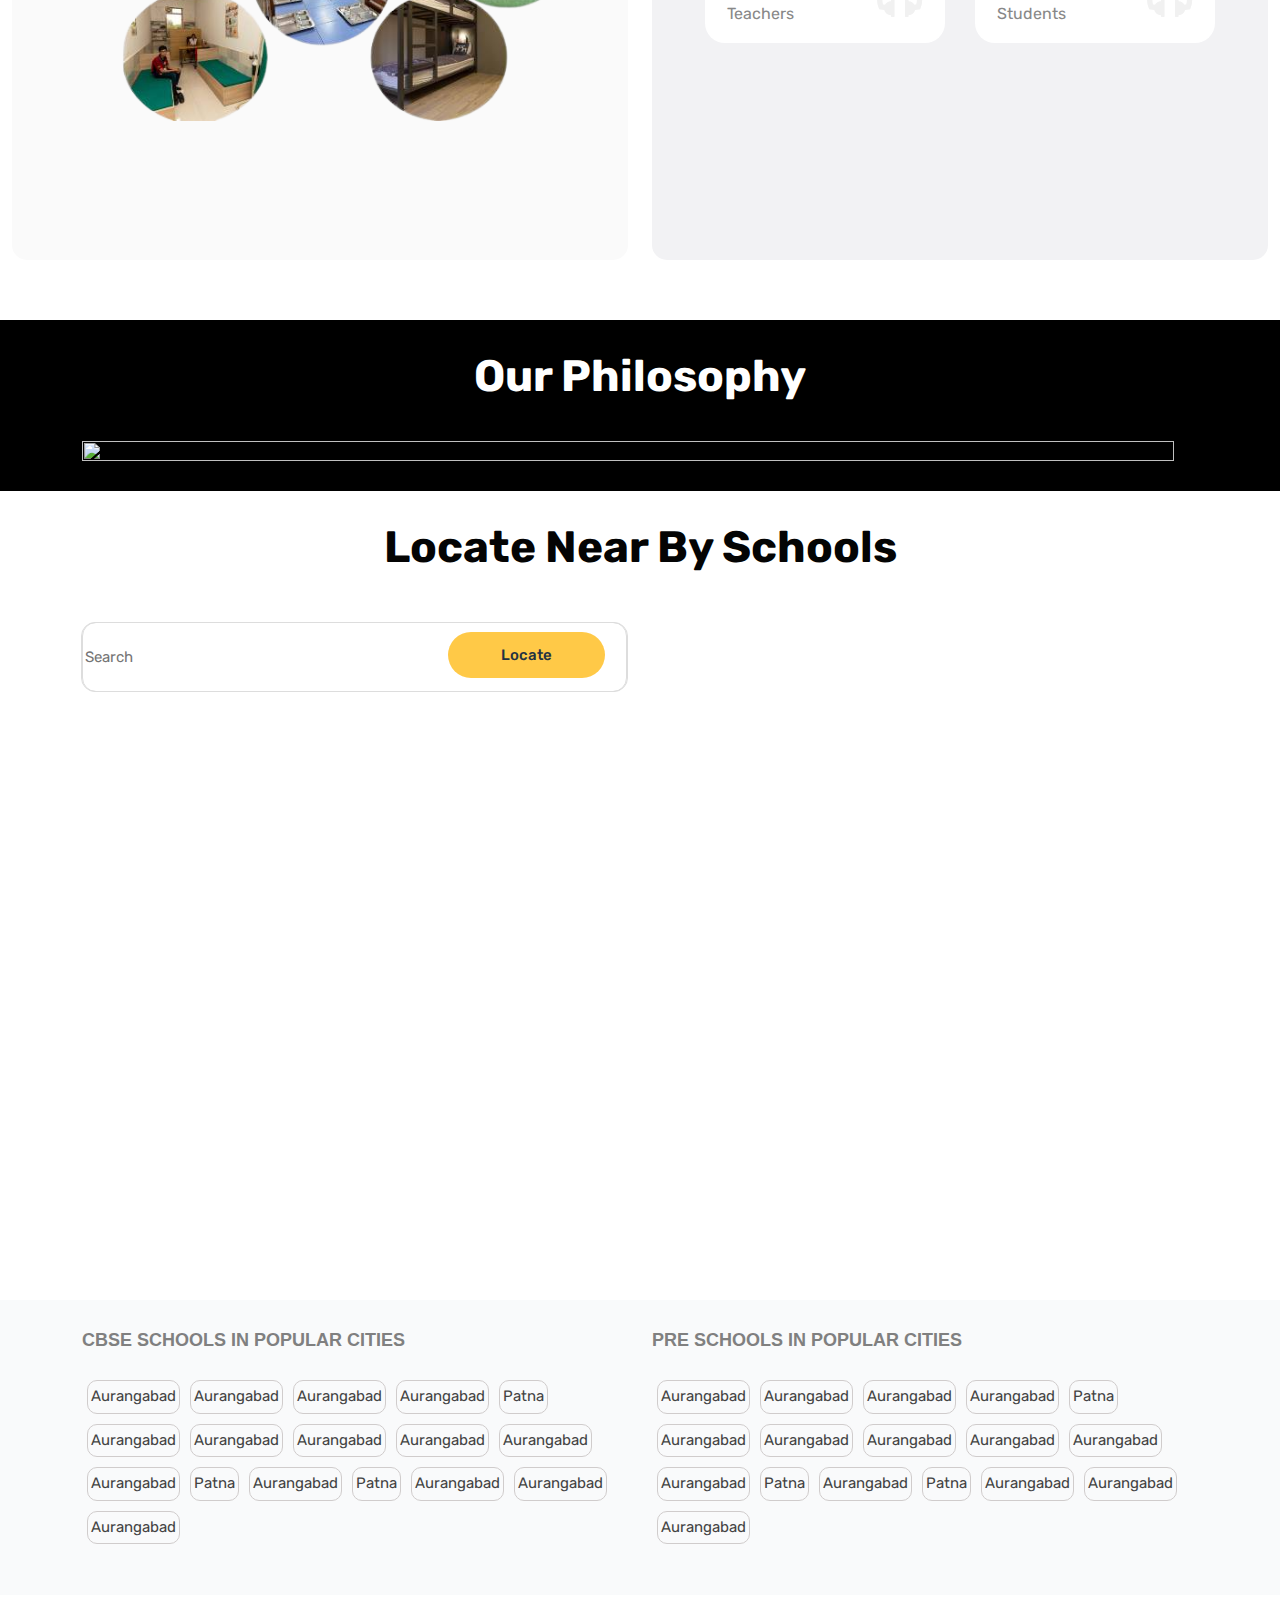
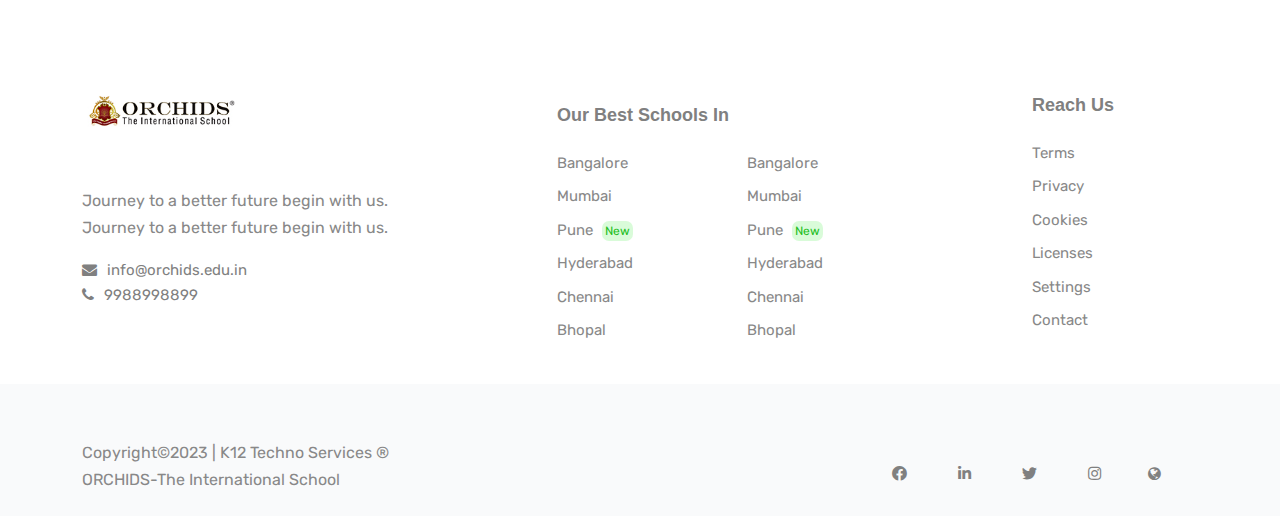
==== commit 6d65da83: "added" ====
--- a/index.html
+++ b/index.html
@@ -494,24 +494,29 @@
 		<div class="row align-items-center mt-5">
 			<div class="col-lg-6">
 				  <!-- Actual search box -->
-				  <div class=" mb-5">
+				  <div class=" mb-5" style="height: 600px;">
 					<div class="">
 					  
 					  <!-- <div class=" p-5"> -->
 				
 						<!-- Custom rounded search bars with input group -->
-						<form action="">
-						 
-						  <div class="input-group  border " style="border-radius:10px;padding: 2px;">
-							<input type="search" placeholder="Search" aria-describedby="button-addon3" class="form-control bg-none border-0">
-							<div class="input-group-append border-0" style="padding-bottom: 8px;">
-							  <button id="button-addon3" type="button" class="btn btn-primary text-dark">Locate</button>
-							</div>
+					
+						  <div class="input-group" >
+							<input type="search" placeholder="Search" aria-describedby="button-addon3" class="" name="country" id="autocomplete-ajax" style="position: absolute; z-index: 2; background: transparent;width: 100%;border:1px solid #ddd;height: 70px;vertical-align: top;border-radius: 14px;">
+							<input type="text" name="country" id="autocomplete-ajax-x" disabled="disabled" style="color: #CCC; position: absolute; background: transparent; z-index: 1;width: 100%;border:1px solid #ddd;height: 70px;border-radius: 14px;"/>
+							
+							<div class="input-group-append border-0" style="padding-bottom: 18px;width: 100%;">
+							  <button id="button-addon3" type="button" class="btn btn-primary text-dark" style="float: right;">Locate</button>
+							</div>
+							<!-- <div style="z-index: 9999;position: relative;">
+								<span style="margin-right: 10px;"><input type="checkbox" value="cbse"/> CBSE School</span>
+								<span><input type="checkbox" value="cbse"/> ICSE School</span> 
+							</div> -->
 						  </div>
-						 
-						</form>
+						  <div id="selction-ajax"></div>
+					
 						<!-- End -->
-						<div class="row">
+						<!-- <div class="row">
 							<div class="col-8">
 								CBSE in Gurgoan Sec 55
 								<p>
@@ -533,7 +538,8 @@
 								padding: 10px;"></i>
 								</a>
 
-							</div>
+							</div>	<form action="">
+						 
 						</div>
 						<hr/>
 						<div class="row">
@@ -559,6 +565,31 @@
 								</a>
 
 							</div>
+						</div> -->
+						<!-- <hr/>
+						<div class="row">
+							<div class="col-8">
+								CBSE in Gurgoan Sec 55
+								<p>
+									Block G, South city, Sector 41, Gurugram,..
+								</p>
+							</div>
+							<div class="col-2">
+								<a href = "#"><i class="fa fa-map-marker" style="color: gray;
+								margin-right: 10px;
+								border-radius: 50%;
+								border: 1px solid #ddd;
+								padding: 10px;"></i></a>
+							</div>
+							<div class="col-2">
+								<a href ="#"><i class="fas fa-globe" style="color: gray;
+								margin-right: 10px;
+								border-radius: 50%;
+								border: 1px solid #ddd;
+								padding: 10px;"></i>
+								</a>
+
+							</div>
 						</div>
 						<hr/>
 						<div class="row">
@@ -634,32 +665,7 @@
 								</a>
 
 							</div>
-						</div>
-						<hr/>
-						<div class="row">
-							<div class="col-8">
-								CBSE in Gurgoan Sec 55
-								<p>
-									Block G, South city, Sector 41, Gurugram,..
-								</p>
-							</div>
-							<div class="col-2">
-								<a href = "#"><i class="fa fa-map-marker" style="color: gray;
-								margin-right: 10px;
-								border-radius: 50%;
-								border: 1px solid #ddd;
-								padding: 10px;"></i></a>
-							</div>
-							<div class="col-2">
-								<a href ="#"><i class="fas fa-globe" style="color: gray;
-								margin-right: 10px;
-								border-radius: 50%;
-								border: 1px solid #ddd;
-								padding: 10px;"></i>
-								</a>
-
-							</div>
-						</div>
+						</div> -->
 
 				
 					  <!-- </div> -->
@@ -671,8 +677,9 @@
 			<div class="col-lg-6 mt-lg-0">
 				<div class="section-title ps-0 ">
 					<!-- <p class="text-primary text-uppercase fw-bold mb-3">Values Wr Provide</p> -->
-					<iframe src="https://www.google.com/maps/embed?pb=!1m14!1m8!1m3!1d7780.093704318301!2d77.594096!3d12.840249!3m2!1i1024!2i768!4f13.1!3m3!1m2!1s0x3bae6b3125c2b001%3A0x49117923fa146aa7!2sORCHIDS%20The%20International%20School%20-%20Bannerghatta!5e0!3m2!1sen!2sin!4v1689861148183!5m2!1sen!2sin" width="600" height="600" style="border:0;" allowfullscreen="" loading="lazy" referrerpolicy="no-referrer-when-downgrade"></iframe>
-					
+					<div id = "map"><iframe src="https://www.google.com/maps/embed?pb=!1m14!1m8!1m3!1d7780.093704318301!2d77.594096!3d12.840249!3m2!1i1024!2i768!4f13.1!3m3!1m2!1s0x3bae6b3125c2b001%3A0x49117923fa146aa7!2sORCHIDS%20The%20International%20School%20-%20Bannerghatta!5e0!3m2!1sen!2sin!4v1689861148183!5m2!1sen!2sin" width="600" height="600" style="border:0;" allowfullscreen="" loading="lazy" referrerpolicy="no-referrer-when-downgrade"></iframe>
+					</div>
+
 				</div>
 			</div>
 		</div>
@@ -949,6 +956,13 @@
 <script src="plugins/slick/slick.min.js"></script>
 <script src="plugins/scrollmenu/scrollmenu.min.js"></script>
 
+
+<!-- <script type="text/javascript" src="scripts/jquery-1.8.2.min.js"></script> -->
+<script type="text/javascript" src="scripts/jquery.mockjax.js"></script>
+<script type="text/javascript" src="src/jquery.autocomplete.js"></script>
+<script type="text/javascript" src="scripts/countries.js"></script>
+<script type="text/javascript" src="scripts/demo.js"></script>
+
 <!-- Main Script -->
 <script src="js/script.js"></script>
 
